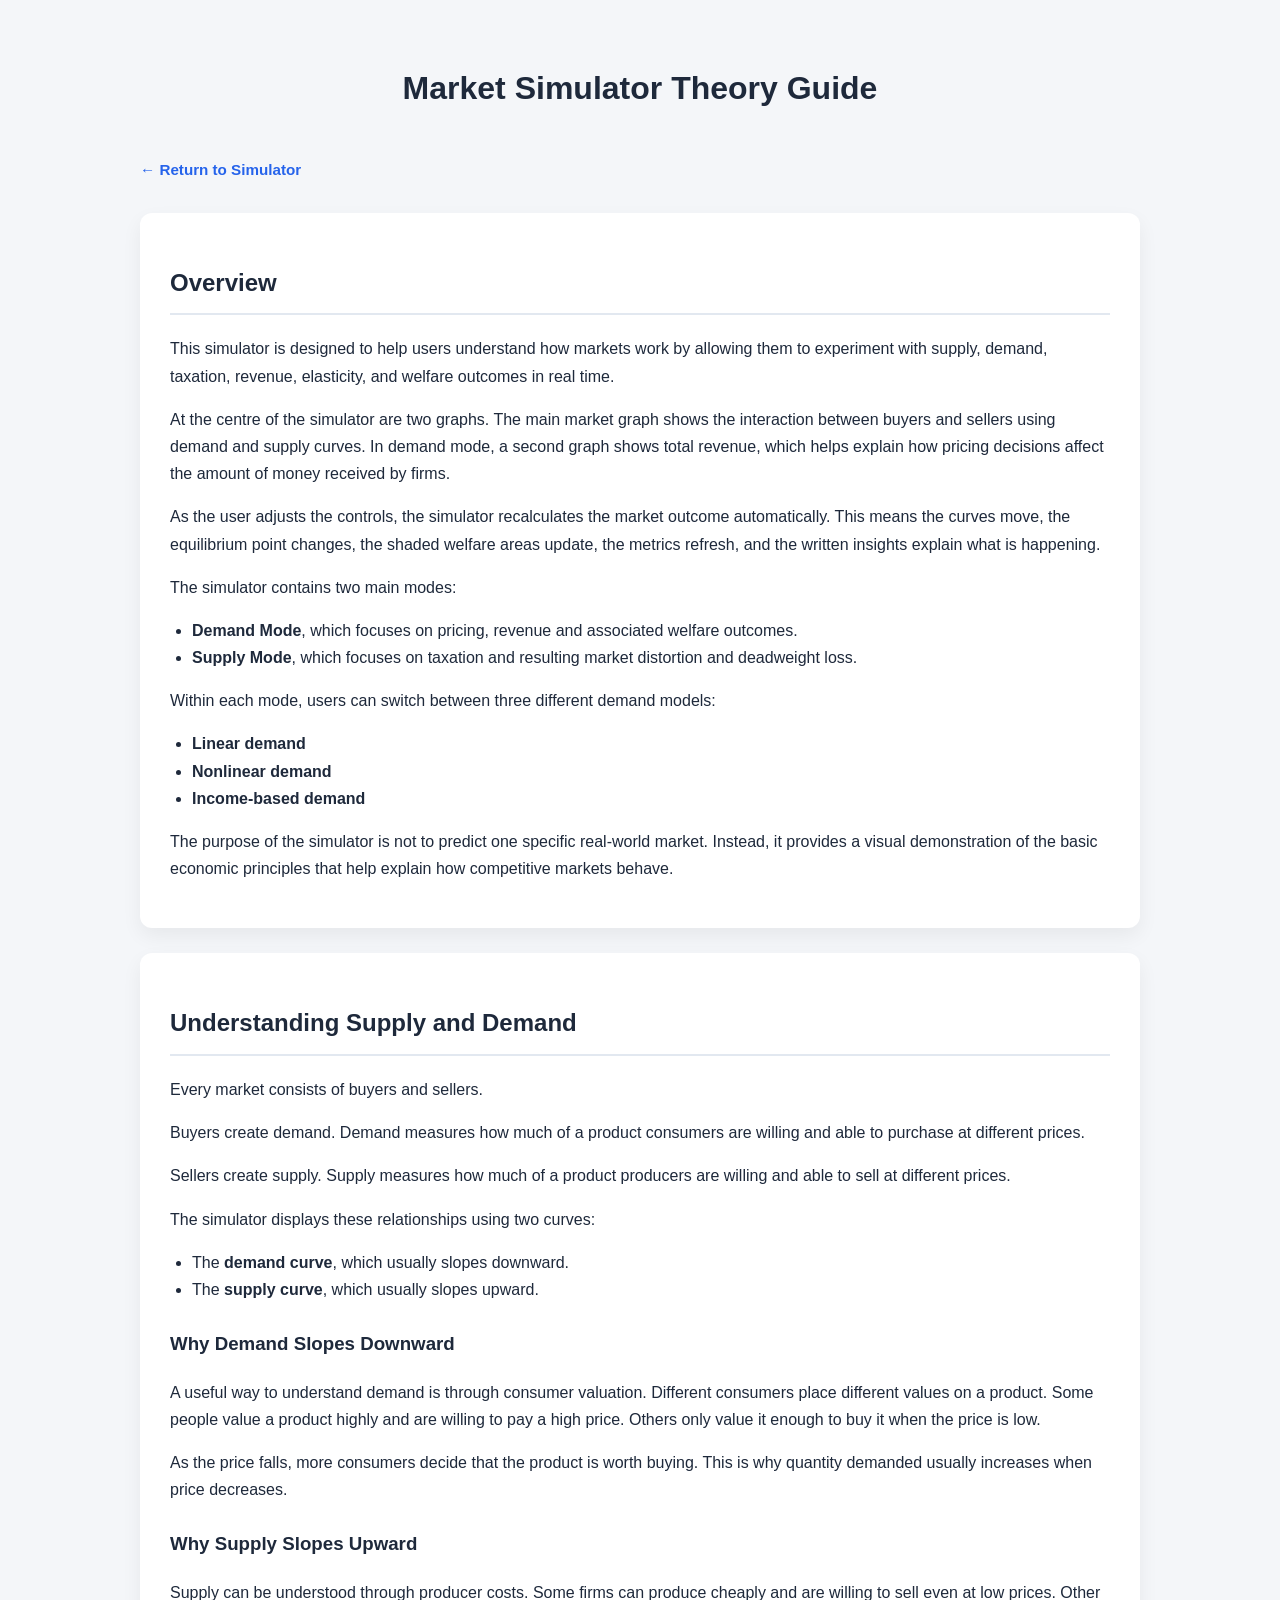
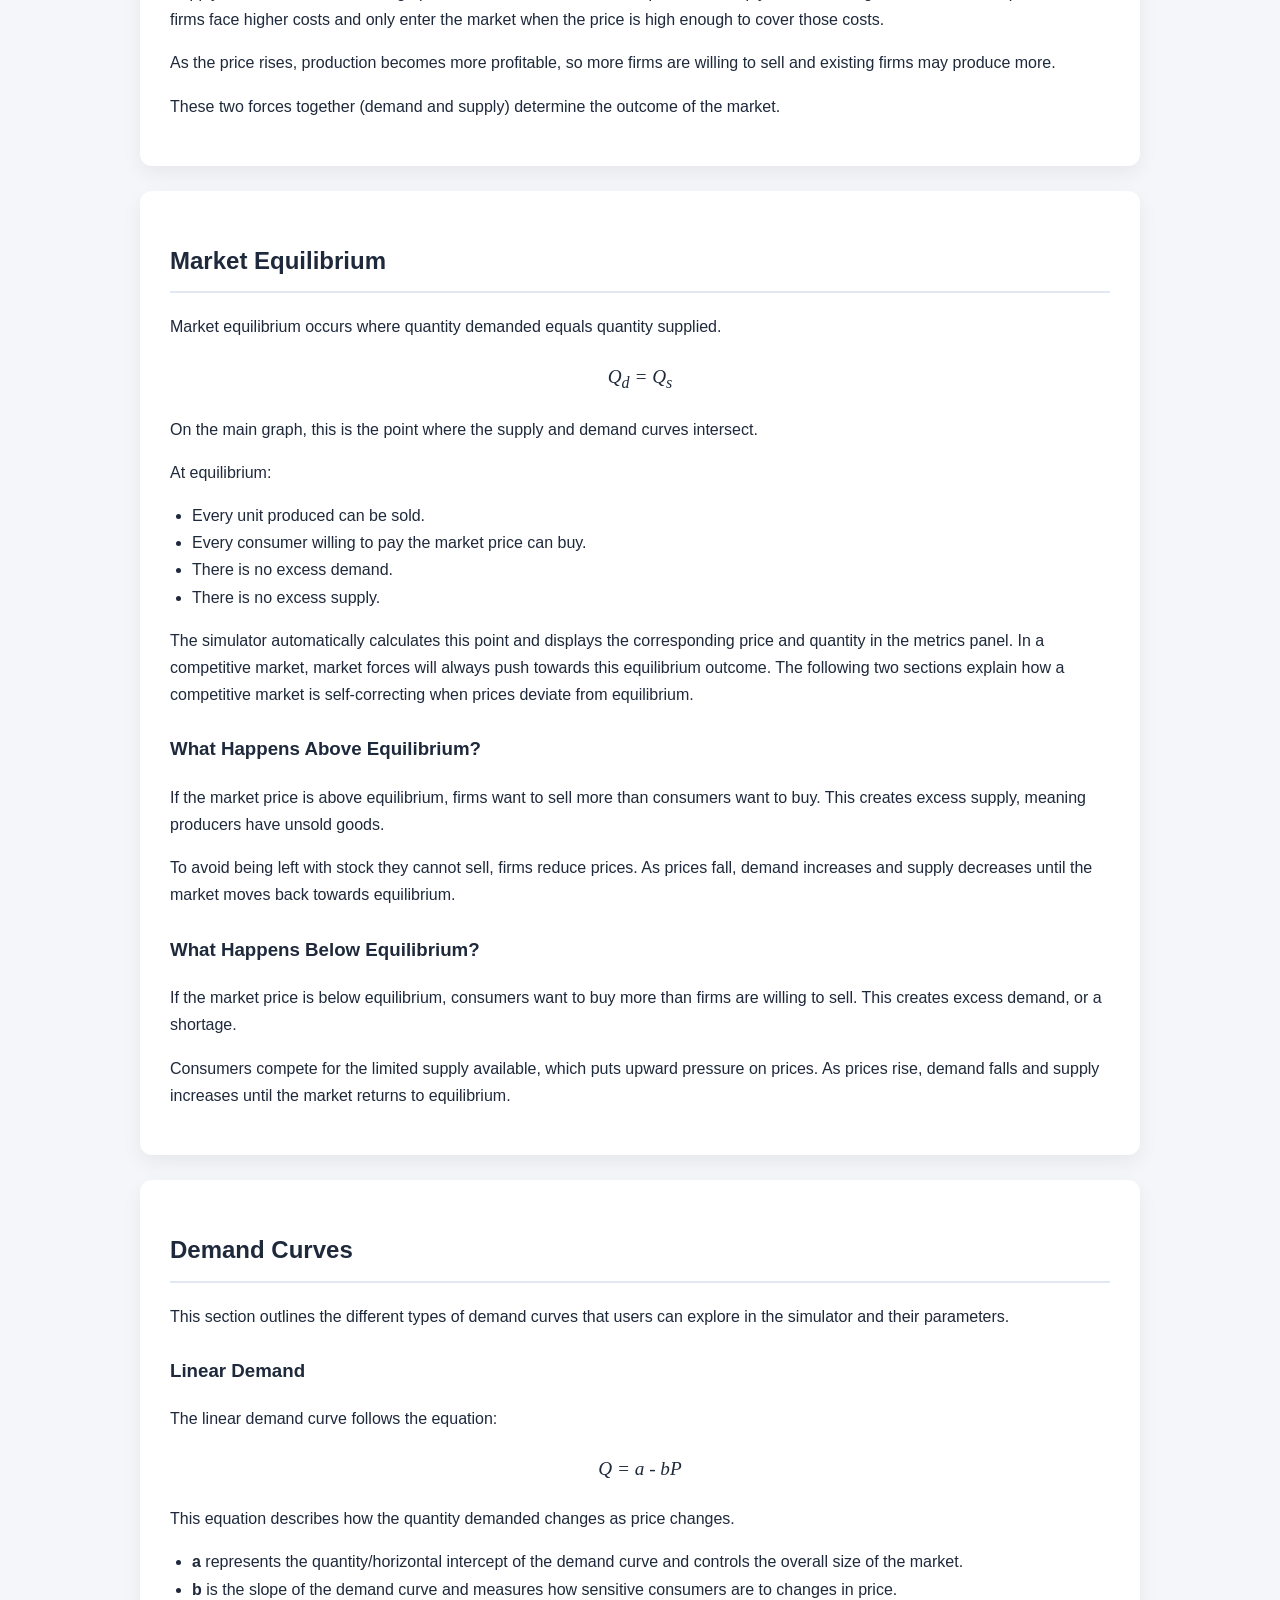
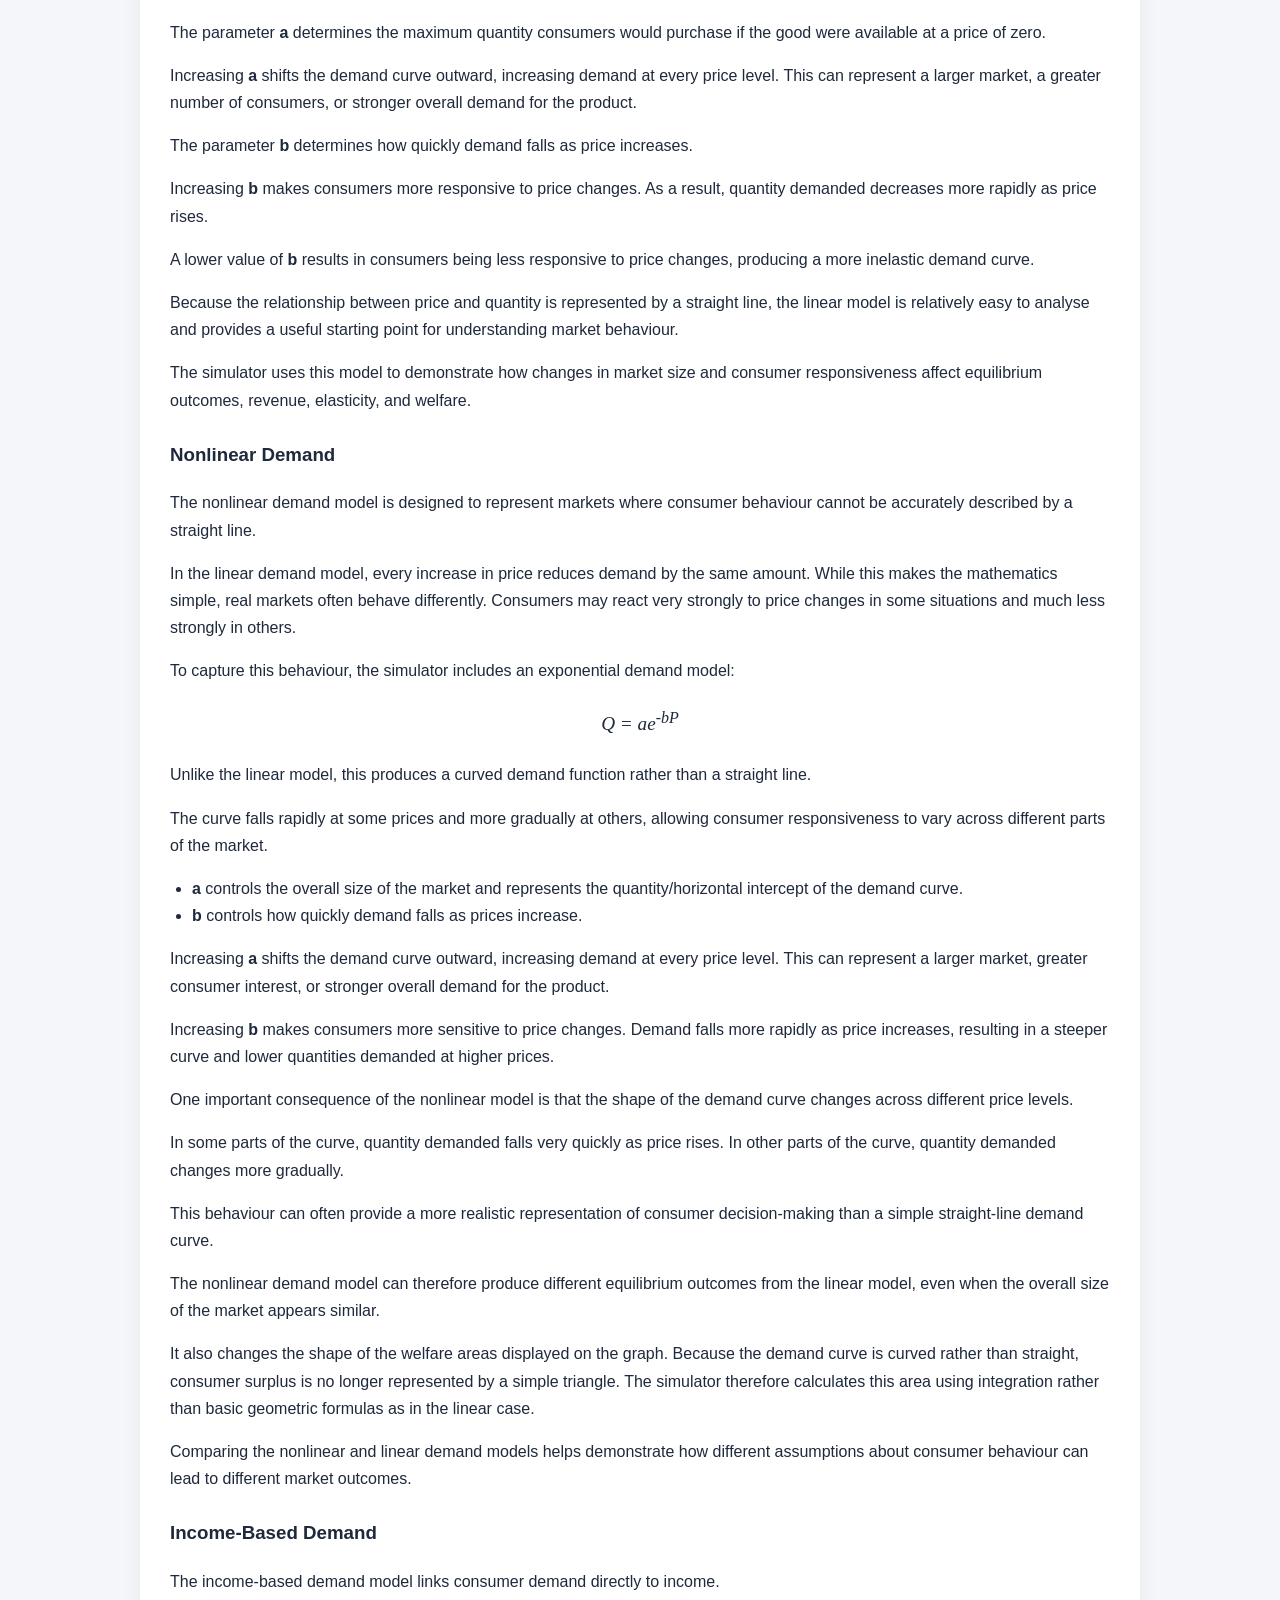
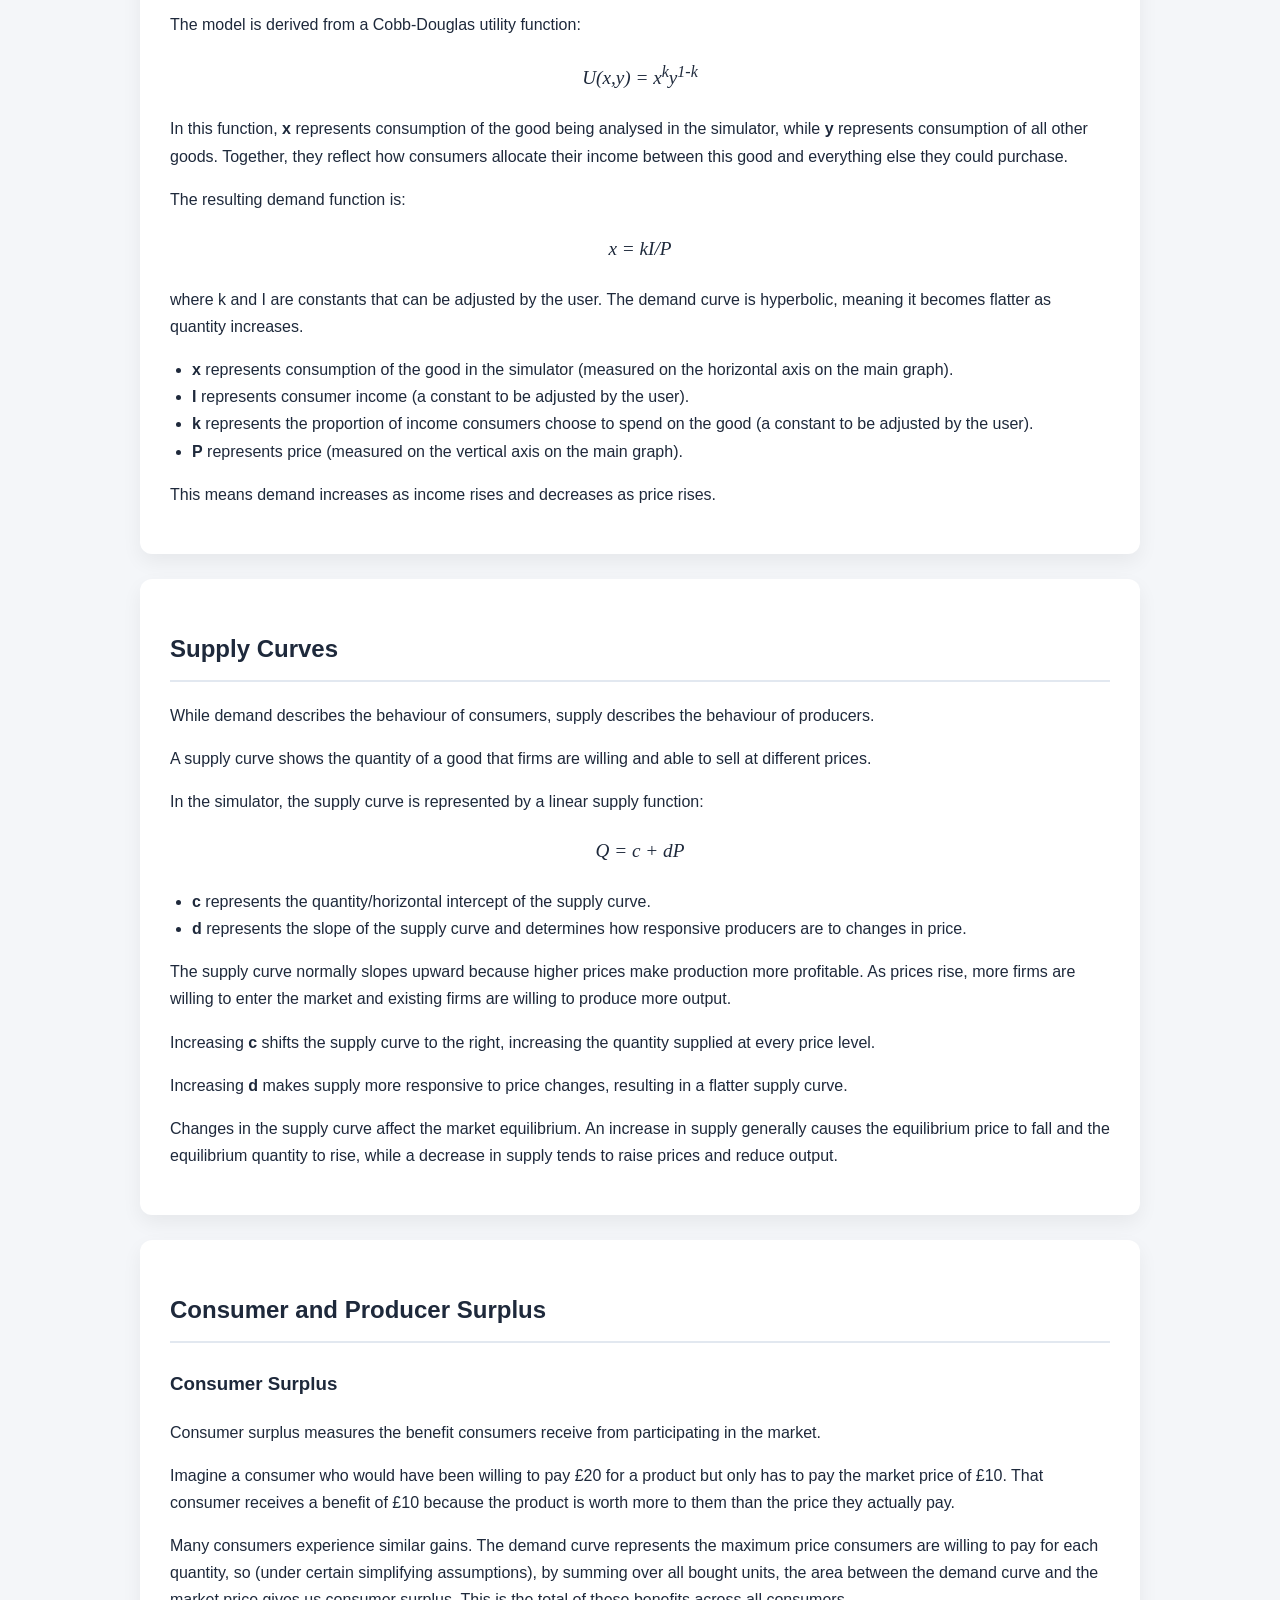
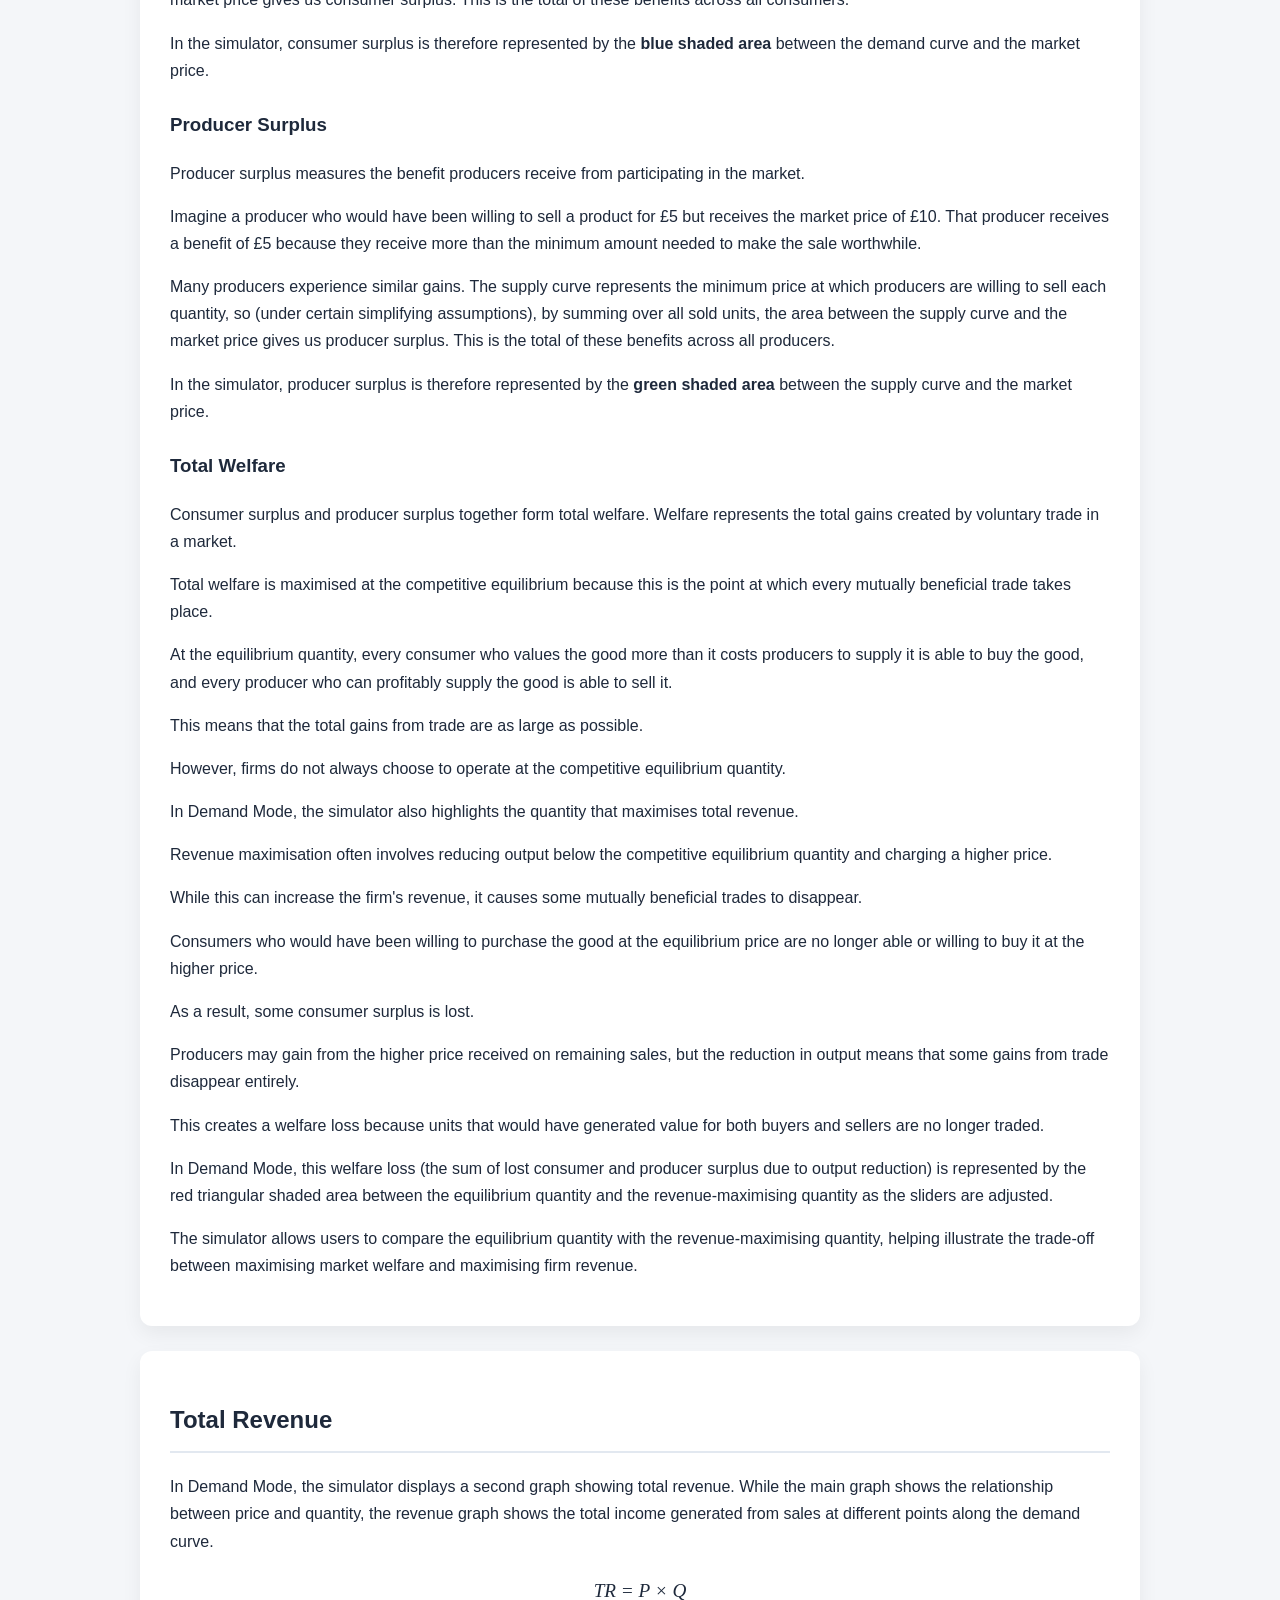
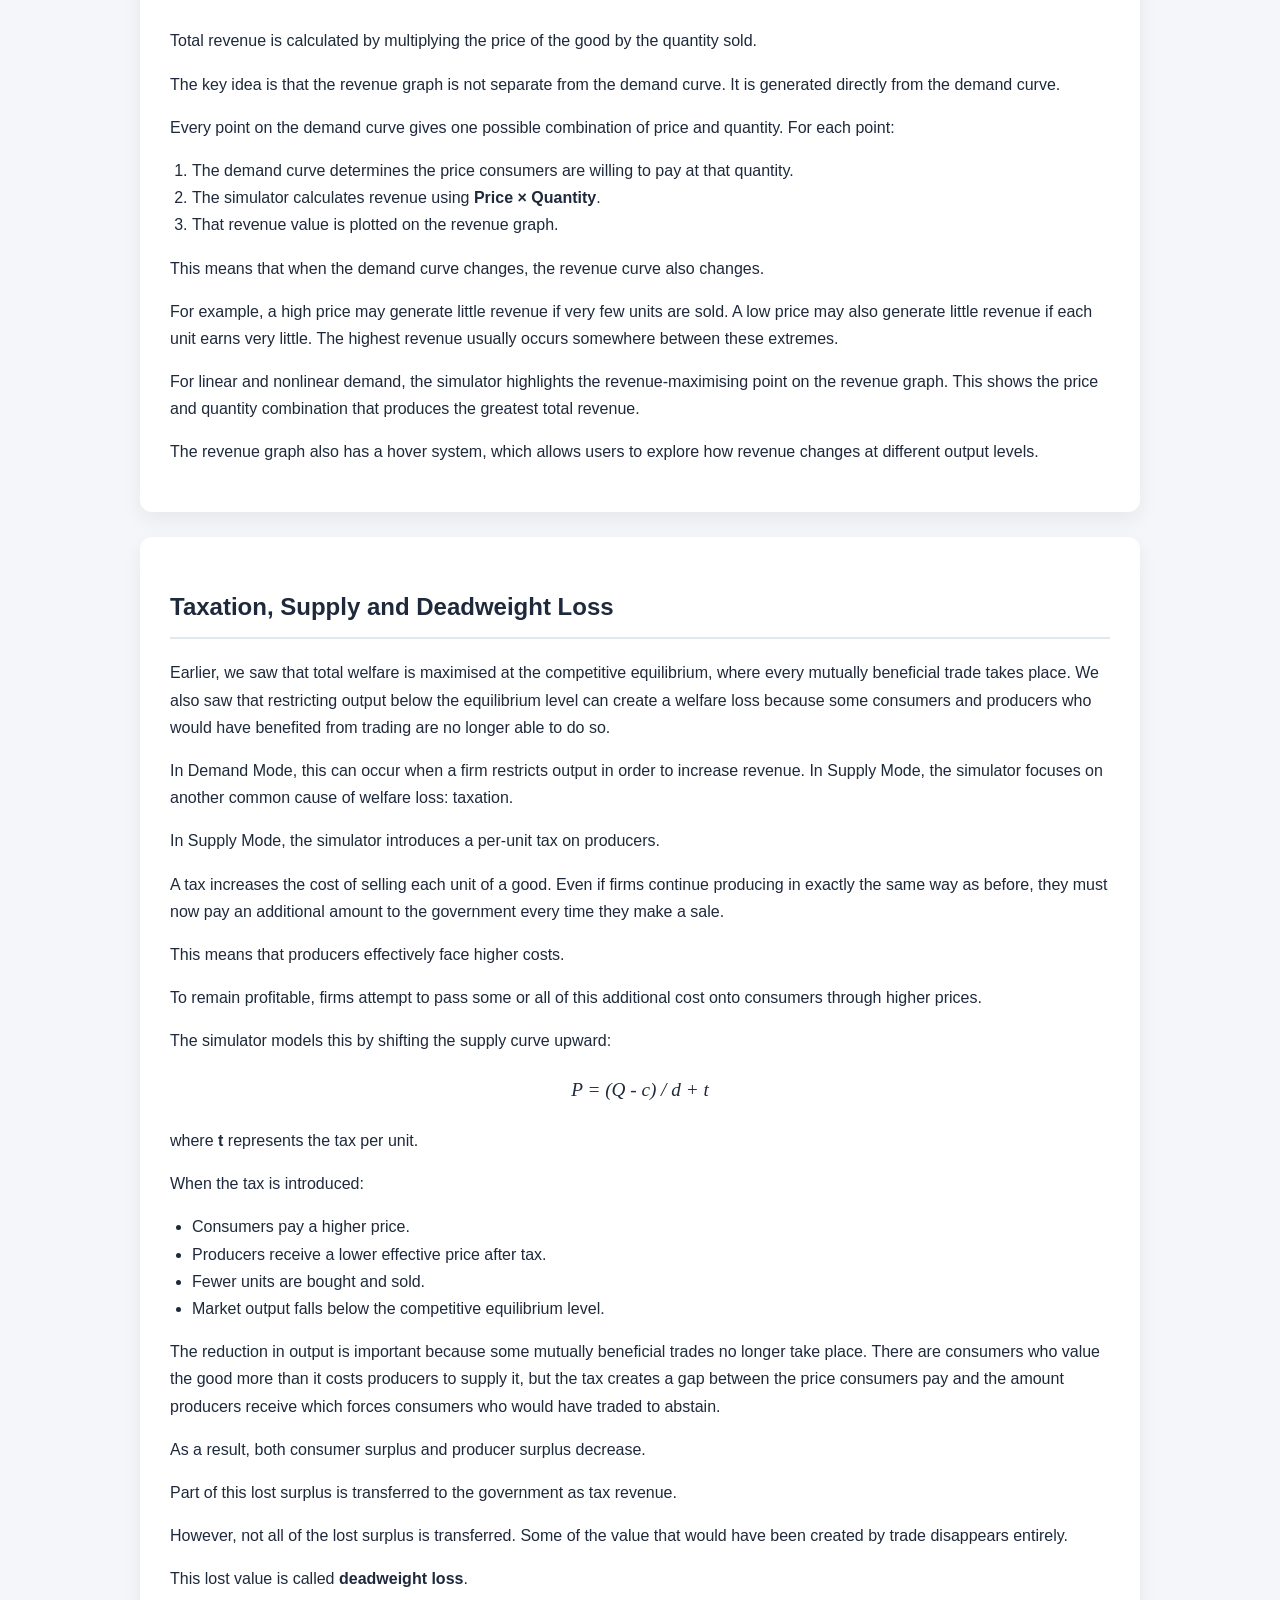
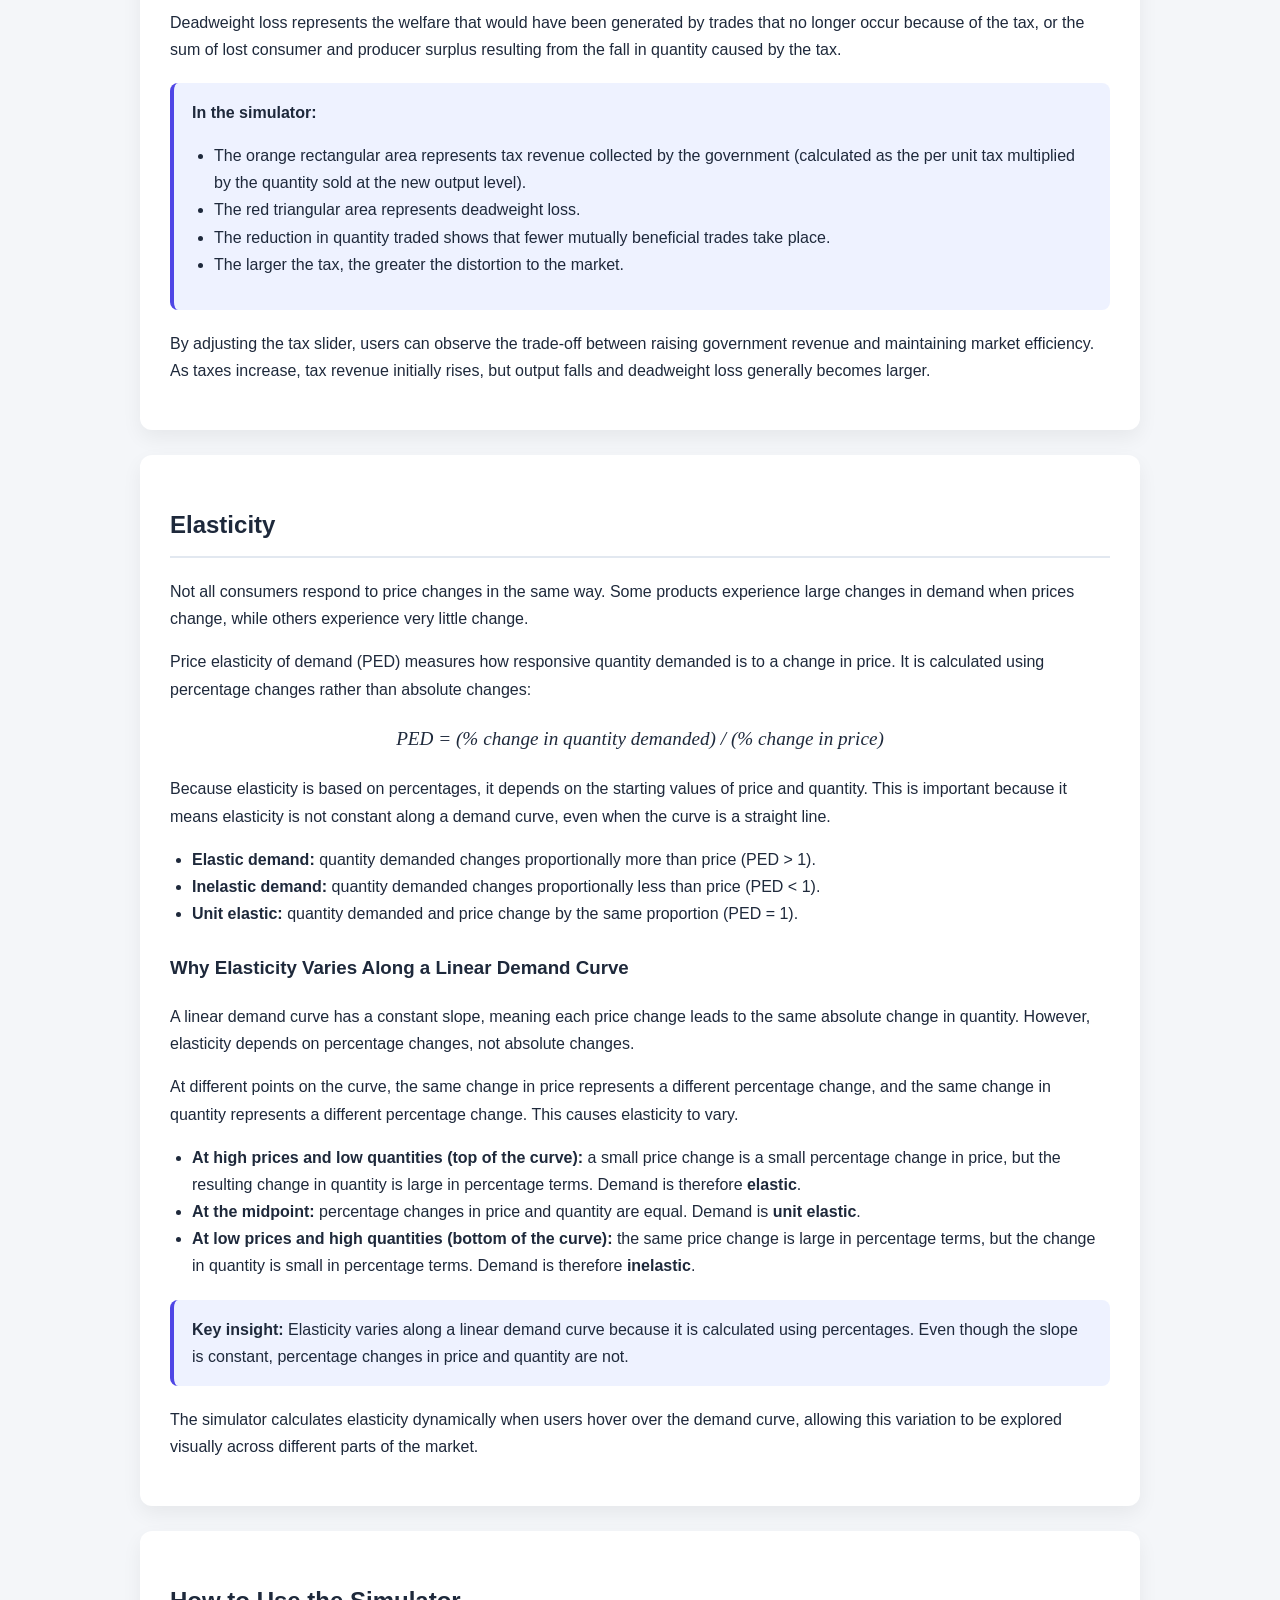
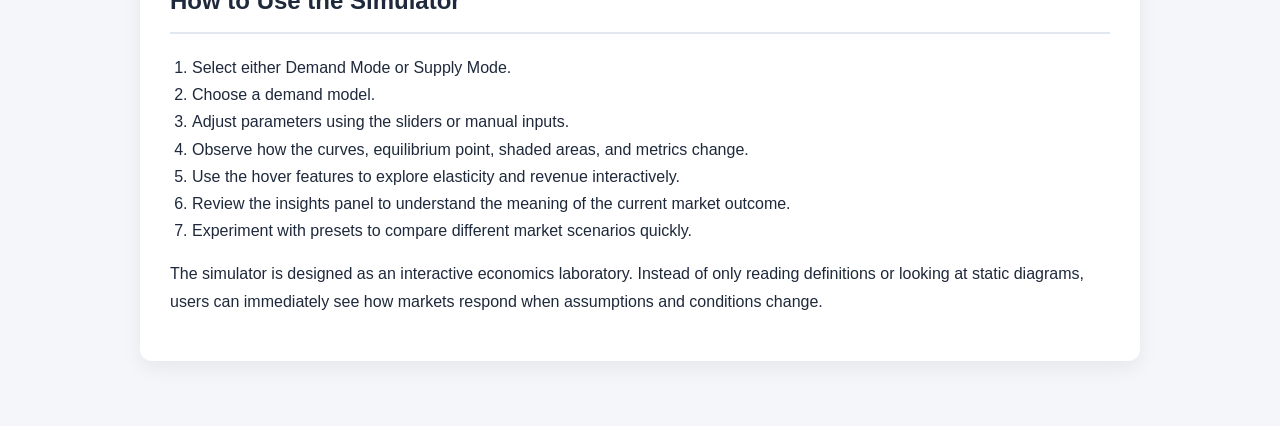
==== theory.html @ e18a90be "Refactor Theory Document For Clarity and Consistency in Terminology" ====
<!DOCTYPE html>
<html lang="en">

<head>
    <meta charset="UTF-8">
    <meta name="viewport" content="width=device-width, initial-scale=1.0">
    <title>Market Simulator Theory Guide</title>
    <link rel="icon" type="image/png" href="assets/images/favicon/favicon.png">
    <link rel="apple-touch-icon" href="assets/images/favicon/favicon.png">

    <style>
        body {
            font-family: Arial, sans-serif;
            background: #f4f6f9;
            color: #1e293b;
            line-height: 1.7;
            margin: 0;
            padding: 40px 20px;
        }

        .container {
            max-width: 1000px;
            margin: auto;
        }

        section {
            background: white;
            padding: 30px;
            border-radius: 12px;
            margin-bottom: 25px;
            box-shadow: 0 8px 20px rgba(0, 0, 0, 0.06);
        }

        h1 {
            text-align: center;
            margin-bottom: 40px;
        }

        h2 {
            border-bottom: 2px solid #e2e8f0;
            padding-bottom: 10px;
            margin-bottom: 20px;
        }

        h3 {
            margin-top: 25px;
        }

        .equation {
            font-size: 1.2rem;
            text-align: center;
            margin: 20px 0;
            font-style: italic;
            font-family: "Times New Roman", serif;
        }

        ul,
        ol {
            padding-left: 22px;
        }

        .back-link {
            display: inline-block;
            margin-bottom: 30px;
            color: #2563eb;
            text-decoration: none;
            font-weight: 600;
            font-size: 0.95rem;
            transition: opacity 0.2s ease;
        }

        .back-link:hover {
            opacity: 0.75;
        }

        .note-box {
            background: #eef2ff;
            border-left: 4px solid #4f46e5;
            padding: 16px 18px;
            border-radius: 8px;
            margin: 20px 0;
        }
    </style>
</head>

<body>

    <div class="container">

        <h1>Market Simulator Theory Guide</h1>

        <a href="index.html" class="back-link">
            ← Return to Simulator
        </a>

        <section>
            <h2>Overview</h2>

            <p>
                This simulator is designed to help users understand how markets work by allowing them to experiment
                with supply, demand, taxation, revenue, elasticity, and welfare outcomes in real time.
            </p>

            <p>
                At the centre of the simulator are two graphs. The main market graph shows the interaction between
                buyers and sellers using demand and supply curves. In demand mode, a second graph shows total revenue,
                which helps explain how pricing decisions affect the amount of money received by firms.
            </p>

            <p>
                As the user adjusts the controls, the simulator recalculates the market outcome automatically. This
                means
                the curves move, the equilibrium point changes, the shaded welfare areas update, the metrics refresh,
                and
                the written insights explain what is happening.
            </p>

            <p>
                The simulator contains two main modes:
            </p>

            <ul>
                <li><strong>Demand Mode</strong>, which focuses on pricing, revenue and associated welfare outcomes.
                </li>
                <li><strong>Supply Mode</strong>, which focuses on taxation and resulting market distortion and
                    deadweight loss.
                </li>
            </ul>

            <p>
                Within each mode, users can switch between three different demand models:
            </p>

            <ul>
                <li><strong>Linear demand</strong></li>
                <li><strong>Nonlinear demand</strong></li>
                <li><strong>Income-based demand</strong></li>
            </ul>

            <p>
                The purpose of the simulator is not to predict one specific real-world market. Instead, it provides a
                visual demonstration of the basic economic principles that help explain how competitive markets behave.
            </p>
        </section>

        <section>
            <h2>Understanding Supply and Demand</h2>

            <p>
                Every market consists of buyers and sellers.
            </p>

            <p>
                Buyers create demand. Demand measures how much of a product consumers are willing and able to purchase
                at different prices.
            </p>

            <p>
                Sellers create supply. Supply measures how much of a product producers are willing and able to sell at
                different prices.
            </p>

            <p>
                The simulator displays these relationships using two curves:
            </p>

            <ul>
                <li>The <strong>demand curve</strong>, which usually slopes downward.</li>
                <li>The <strong>supply curve</strong>, which usually slopes upward.</li>
            </ul>

            <h3>Why Demand Slopes Downward</h3>

            <p>
                A useful way to understand demand is through consumer valuation. Different consumers place different
                values on a product. Some people value a product highly and are willing to pay a high price. Others only
                value it enough to buy it when the price is low.
            </p>

            <p>
                As the price falls, more consumers decide that the product is worth buying. This is why quantity
                demanded
                usually increases when price decreases.
            </p>

            <h3>Why Supply Slopes Upward</h3>

            <p>
                Supply can be understood through producer costs. Some firms can produce cheaply and are willing to sell
                even at low prices. Other firms face higher costs and only enter the market when the price is high
                enough
                to cover those costs.
            </p>

            <p>
                As the price rises, production becomes more profitable, so more firms are willing to sell and existing
                firms may produce more.
            </p>

            <p>
                These two forces together (demand and supply) determine the outcome of the market.
            </p>
        </section>

        <section>
            <h2>Market Equilibrium</h2>

            <p>
                Market equilibrium occurs where quantity demanded equals quantity supplied.
            </p>

            <p class="equation">
                Q<sub>d</sub> = Q<sub>s</sub>
            </p>

            <p>
                On the main graph, this is the point where the supply and demand curves intersect.
            </p>

            <p>
                At equilibrium:
            </p>

            <ul>
                <li>Every unit produced can be sold.</li>
                <li>Every consumer willing to pay the market price can buy.</li>
                <li>There is no excess demand.</li>
                <li>There is no excess supply.</li>
            </ul>

            <p>
                The simulator automatically calculates this point and displays the corresponding price and quantity in
                the metrics panel. In a competitive market, market forces will always push towards this equilibrium
                outcome. The following two sections explain how a competitive market is self-correcting when prices
                deviate from equilibrium.
            </p>

            <h3>What Happens Above Equilibrium?</h3>

            <p>
                If the market price is above equilibrium, firms want to sell more than consumers want to buy. This
                creates
                excess supply, meaning producers have unsold goods.
            </p>

            <p>
                To avoid being left with stock they cannot sell, firms reduce prices. As prices fall, demand increases
                and supply decreases until the market moves back towards equilibrium.
            </p>

            <h3>What Happens Below Equilibrium?</h3>

            <p>
                If the market price is below equilibrium, consumers want to buy more than firms are willing to sell.
                This
                creates excess demand, or a shortage.
            </p>

            <p>
                Consumers compete for the limited supply available, which puts upward pressure on prices. As prices
                rise,
                demand falls and supply increases until the market returns to equilibrium.
            </p>
        </section>

        <section>
            <h2>Demand Curves</h2>

            <p>This section outlines the different types of demand curves that users can explore in the simulator and
                their parameters.</p>

            <h3>Linear Demand</h3>

            <p>
                The linear demand curve follows the equation:
            </p>

            <p class="equation">
                Q = a - bP
            </p>

            <p>
                This equation describes how the quantity demanded changes as price changes.
            </p>

            <ul>
                <li>
                    <strong>a</strong> represents the quantity/horizontal intercept of the demand curve and controls the
                    overall
                    size of the market.
                </li>

                <li>
                    <strong>b</strong> is the slope of the demand curve and measures how sensitive consumers are to
                    changes in price.
                </li>
            </ul>

            <p>
                The parameter <strong>a</strong> determines the maximum quantity consumers would purchase if the good
                were available at a price of zero.
            </p>

            <p>
                Increasing <strong>a</strong> shifts the demand curve outward, increasing demand at every price level.
                This can represent a larger market, a greater number of consumers, or stronger overall demand for the
                product.
            </p>

            <p>
                The parameter <strong>b</strong> determines how quickly demand falls as price increases.
            </p>

            <p>
                Increasing <strong>b</strong> makes consumers more responsive to price changes. As a result, quantity
                demanded decreases more rapidly as price rises.
            </p>

            <p>
                A lower value of <strong>b</strong> results in consumers being less responsive to price changes,
                producing a more inelastic demand curve.
            </p>

            <p>
                Because the relationship between price and quantity is represented by a straight line, the linear model
                is relatively easy to analyse and provides a useful starting point for understanding market behaviour.
            </p>

            <p>
                The simulator uses this model to demonstrate how changes in market size and consumer responsiveness
                affect equilibrium outcomes, revenue, elasticity, and welfare.
            </p>

            <h3>Nonlinear Demand</h3>

            <p>
                The nonlinear demand model is designed to represent markets where consumer behaviour cannot be
                accurately
                described by a straight line.
            </p>

            <p>
                In the linear demand model, every increase in price reduces demand by the same amount. While this makes
                the mathematics simple, real markets often behave differently. Consumers may react very strongly to
                price
                changes in some situations and much less strongly in others.
            </p>

            <p>
                To capture this behaviour, the simulator includes an exponential demand model:
            </p>

            <p class="equation">
                Q = ae<sup>-bP</sup>
            </p>

            <p>
                Unlike the linear model, this produces a curved demand function rather than a straight line.
            </p>

            <p>
                The curve falls rapidly at some prices and more gradually at others, allowing consumer responsiveness to
                vary across different parts of the market.
            </p>

            <ul>
                <li>
                    <strong>a</strong> controls the overall size of the market and represents the quantity/horizontal
                    intercept of the
                    demand curve.
                </li>

                <li>
                    <strong>b</strong> controls how quickly demand falls as prices increase.
                </li>
            </ul>

            <p>
                Increasing <strong>a</strong> shifts the demand curve outward, increasing demand at every price level.
                This can represent a larger market, greater consumer interest, or stronger overall demand for the
                product.
            </p>

            <p>
                Increasing <strong>b</strong> makes consumers more sensitive to price changes. Demand falls more rapidly
                as price increases, resulting in a steeper curve and lower quantities demanded at higher prices.
            </p>

            <p>
                One important consequence of the nonlinear model is that the shape of the demand curve changes across
                different price levels.
            </p>

            <p>
                In some parts of the curve, quantity demanded falls very quickly as price rises. In other parts of the
                curve, quantity demanded changes more gradually.
            </p>

            <p>
                This behaviour can often provide a more realistic representation of consumer decision-making than a
                simple
                straight-line demand curve.
            </p>

            <p>
                The nonlinear demand model can therefore produce different equilibrium outcomes from the linear model,
                even when the overall size of the market appears similar.
            </p>

            <p>
                It also changes the shape of the welfare areas displayed on the graph. Because the demand curve is
                curved
                rather than straight, consumer surplus is no longer represented by a simple triangle. The simulator
                therefore calculates this area using integration rather than basic geometric formulas as in the linear
                case.
            </p>

            <p>
                Comparing the nonlinear and linear demand models helps demonstrate how different assumptions about
                consumer behaviour can lead to different market outcomes.
            </p>

            <h3>Income-Based Demand</h3>

            <p>
                The income-based demand model links consumer demand directly to income.
            </p>

            <p>
                The model is derived from a Cobb-Douglas utility function:
            </p>

            <p class="equation">
                U(x,y) = x<sup>k</sup>y<sup>1-k</sup>
            </p>

            <p>
                In this function, <strong>x</strong> represents consumption of the good being analysed in the simulator,
                while
                <strong>y</strong> represents consumption of all other goods. Together, they reflect how consumers
                allocate their
                income between this good and everything else they could purchase.
            </p>

            <p>
                The resulting demand function is:
            </p>

            <p class="equation">
                x = kI/P
            </p>

            <p>
                where k and I are constants that can be adjusted by the user. The demand curve is hyperbolic, meaning it
                becomes flatter as quantity increases.
            </p>

            <ul>
                <li><strong>x</strong> represents consumption of the good in the simulator (measured on the horizontal
                    axis on the main graph).</li>
                <li><strong>I</strong> represents consumer income (a constant to be adjusted by the user).</li>
                <li><strong>k</strong> represents the proportion of income consumers choose to spend on the good (a
                    constant to be adjusted by the user).</li>
                <li><strong>P</strong> represents price (measured on the vertical axis on the main graph).</li>
            </ul>

            <p>
                This means demand increases as income rises and decreases as price rises.
            </p>
        </section>

        <section>

            <h2>Supply Curves</h2>

            <p>
                While demand describes the behaviour of consumers, supply describes the behaviour of producers.
            </p>

            <p>
                A supply curve shows the quantity of a good that firms are willing and able to sell at different prices.
            </p>

            <p>
                In the simulator, the supply curve is represented by a linear supply function:
            </p>

            <p class="equation">
                Q = c + dP
            </p>

            <ul>
                <li><strong>c</strong> represents the quantity/horizontal intercept of the supply curve.</li>
                <li><strong>d</strong> represents the slope of the supply curve and determines how responsive producers
                    are to changes in price.</li>
            </ul>

            <p>
                The supply curve normally slopes upward because higher prices make production more profitable. As prices
                rise, more firms are willing to enter the market and existing firms are willing to produce more output.
            </p>

            <p>
                Increasing <strong>c</strong> shifts the supply curve to the right, increasing the quantity supplied at
                every price level.
            </p>

            <p>
                Increasing <strong>d</strong> makes supply more responsive to price changes, resulting in a flatter
                supply
                curve.
            </p>

            <p>
                Changes in the supply curve affect the market equilibrium. An increase in supply generally causes the
                equilibrium price to fall and the equilibrium quantity to rise, while a decrease in supply tends to
                raise
                prices and reduce output.
            </p>
        </section>


        <section>
            <h2>Consumer and Producer Surplus</h2>

            <h3>Consumer Surplus</h3>

            <p>
                Consumer surplus measures the benefit consumers receive from participating in the market.
            </p>

            <p>
                Imagine a consumer who would have been willing to pay £20 for a product but only has to pay the market
                price of £10. That consumer receives a benefit of £10 because the product is worth more to them than the
                price they actually pay. 
            </p>

            <p>
                Many consumers experience similar gains. The demand curve represents the maximum price consumers are willing to pay for each quantity, so (under certain simplifying assumptions), by summing over all bought units, the area between the demand curve and the market price gives us consumer surplus. This is the total of these benefits across all consumers.
            </p>

            <p>
                In the simulator, consumer surplus is therefore represented by the <strong>blue shaded area</strong> between the
                demand curve and the market price.
            </p>

            <h3>Producer Surplus</h3>

            <p>
                Producer surplus measures the benefit producers receive from participating in the market.
            </p>

            <p>
                Imagine a producer who would have been willing to sell a product for £5 but receives the market price of
                £10. That producer receives a benefit of £5 because they receive more than the minimum amount needed to
                make the sale worthwhile.
            </p>

            <p>
                Many producers experience similar gains. The supply curve represents the minimum price at which producers are willing to sell each quantity, so (under certain simplifying assumptions), by summing over all sold units, the area between the supply curve and the market price gives us producer surplus. This is the total of these benefits across all producers.
            </p>

            <p>
                In the simulator, producer surplus is therefore represented by the <strong>green shaded area</strong> between the
                supply curve and the market price.
            </p>

            <h3>Total Welfare</h3>

            <p>
                Consumer surplus and producer surplus together form total welfare. Welfare represents the total gains
                created by voluntary trade in a market.
            </p>

            <p>
                Total welfare is maximised at the competitive equilibrium because this is the point at which every
                mutually beneficial trade takes place.
            </p>

            <p>
                At the equilibrium quantity, every consumer who values the good more than it costs producers to supply
                it is able to buy the good, and every producer who can profitably supply the good is able to sell it.
            </p>

            <p>
                This means that the total gains from trade are as large as possible.
            </p>

            <p>
                However, firms do not always choose to operate at the competitive equilibrium quantity.
            </p>

            <p>
                In Demand Mode, the simulator also highlights the quantity that maximises total revenue.
            </p>

            <p>
                Revenue maximisation often involves reducing output below the competitive equilibrium quantity and
                charging a higher price.
            </p>

            <p>
                While this can increase the firm's revenue, it causes some mutually beneficial trades to disappear.
            </p>

            <p>
                Consumers who would have been willing to purchase the good at the equilibrium price are no longer able
                or willing to buy it at the higher price.
            </p>

            <p>
                As a result, some consumer surplus is lost.
            </p>

            <p>
                Producers may gain from the higher price received on remaining sales, but the reduction in output means
                that some gains from trade disappear entirely.
            </p>

            <p>
                This creates a welfare loss because units that would have generated value for both buyers and sellers
                are no longer traded.
            </p>

            <p>
                In Demand Mode, this welfare loss (the sum of lost consumer and producer surplus due to output reduction) is represented by the red triangular shaded area between the equilibrium quantity
                and the revenue-maximising quantity as the sliders are adjusted.
            </p>

            <p>
                The simulator allows users to compare the equilibrium quantity with the revenue-maximising quantity,
                helping illustrate the trade-off between maximising market welfare and maximising firm revenue.
            </p>
        </section>

        <section>
            <h2>Total Revenue</h2>

            <p>
                In Demand Mode, the simulator displays a second graph showing total revenue. While the main graph shows
                the relationship between price and quantity, the revenue graph shows the total income generated from
                sales
                at different points along the demand curve.
            </p>

            <p class="equation">
                TR = P × Q
            </p>

            <p>
                Total revenue is calculated by multiplying the price of the good by the quantity sold.
            </p>

            <p>
                The key idea is that the revenue graph is not separate from the demand curve. It is generated directly
                from the demand curve.
            </p>

            <p>
                Every point on the demand curve gives one possible combination of price and quantity. For each point:
            </p>

            <ol>
                <li>The demand curve determines the price consumers are willing to pay at that quantity.</li>
                <li>The simulator calculates revenue using <strong>Price × Quantity</strong>.</li>
                <li>That revenue value is plotted on the revenue graph.</li>
            </ol>

            <p>
                This means that when the demand curve changes, the revenue curve also changes.
            </p>

            <p>
                For example, a high price may generate little revenue if very few units are sold. A low price may also
                generate little revenue if each unit earns very little. The highest revenue usually occurs somewhere
                between these extremes.
            </p>

            <p>
                For linear and nonlinear demand, the simulator highlights the revenue-maximising point on the revenue
                graph. This shows the price and quantity combination that produces the greatest total revenue.
            </p>

            <p>
                The revenue graph also has a hover system, which allows users to explore how revenue changes at
                different output levels.
            </p>
        </section>

        <section>
            <h2>Taxation, Supply and Deadweight Loss</h2>

            <p>
                Earlier, we saw that total welfare is maximised at the competitive equilibrium, where every mutually
                beneficial trade takes place. We also saw that restricting output below the equilibrium level can
                create a welfare loss because some consumers and producers who would have benefited from trading are
                no longer able to do so.
            </p>

            <p>
                In Demand Mode, this can occur when a firm restricts output in order to increase revenue. In Supply
                Mode, the simulator focuses on another common cause of welfare loss: taxation.
            </p>

            <p>
                In Supply Mode, the simulator introduces a per-unit tax on producers.
            </p>

            <p>
                A tax increases the cost of selling each unit of a good. Even if firms continue producing in exactly the
                same way as before, they must now pay an additional amount to the government every time they make a
                sale.
            </p>

            <p>
                This means that producers effectively face higher costs.
            </p>

            <p>
                To remain profitable, firms attempt to pass some or all of this additional cost onto consumers through
                higher prices.
            </p>

            <p>
                The simulator models this by shifting the supply curve upward:
            </p>

            <p class="equation">
                P = (Q - c) / d + t
            </p>

            <p>
                where <strong>t</strong> represents the tax per unit.
            </p>

            <p>
                When the tax is introduced:
            </p>

            <ul>
                <li>Consumers pay a higher price.</li>
                <li>Producers receive a lower effective price after tax.</li>
                <li>Fewer units are bought and sold.</li>
                <li>Market output falls below the competitive equilibrium level.</li>
            </ul>

            <p>
                The reduction in output is important because some mutually beneficial trades no longer take place.
                There are consumers who value the good more than it costs producers to supply it, but the tax creates
                a gap between the price consumers pay and the amount producers receive which forces consumers who would
                have traded to abstain.
            </p>

            <p>
                As a result, both consumer surplus and producer surplus decrease.
            </p>

            <p>
                Part of this lost surplus is transferred to the government as tax revenue.
            </p>

            <p>
                However, not all of the lost surplus is transferred. Some of the value that would have been created by
                trade disappears entirely.
            </p>

            <p>
                This lost value is called <strong>deadweight loss</strong>.
            </p>

            <p>
                Deadweight loss represents the welfare that would have been generated by trades that no longer occur
                because of the tax, or the sum of lost consumer and producer surplus resulting from the fall in quantity caused by the tax.
            </p>

            <div class="note-box">
                <strong>In the simulator:</strong>
                <ul>
                    <li>The orange rectangular area represents tax revenue collected by the government (calculated as the per unit tax multiplied by the quantity sold at the new output level).</li>
                    <li>The red triangular area represents deadweight loss.</li>
                    <li>The reduction in quantity traded shows that fewer mutually beneficial trades take place.</li>
                    <li>The larger the tax, the greater the distortion to the market.</li>
                </ul>
            </div>

            <p>
                By adjusting the tax slider, users can observe the trade-off between raising government revenue and
                maintaining market efficiency. As taxes increase, tax revenue initially rises, but output falls and
                deadweight loss generally becomes larger.
            </p>
        </section>

        <section>
            <h2>Elasticity</h2>

            <p>
                Not all consumers respond to price changes in the same way. Some products experience large changes in
                demand when prices change, while others experience very little change.
            </p>

            <p>
                Price elasticity of demand (PED) measures how responsive quantity demanded is to a change in price.
                It is calculated using percentage changes rather than absolute changes:
            </p>

            <p class="equation">
                PED = (% change in quantity demanded) / (% change in price)
            </p>

            <p>
                Because elasticity is based on percentages, it depends on the starting values of price and quantity.
                This is important because it means elasticity is not constant along a demand curve, even when the curve
                is a straight line.
            </p>

            <ul>
                <li><strong>Elastic demand:</strong> quantity demanded changes proportionally more than price (PED &gt;
                    1).</li>
                <li><strong>Inelastic demand:</strong> quantity demanded changes proportionally less than price (PED
                    &lt; 1).</li>
                <li><strong>Unit elastic:</strong> quantity demanded and price change by the same proportion (PED = 1).
                </li>
            </ul>

            <h3>Why Elasticity Varies Along a Linear Demand Curve</h3>

            <p>
                A linear demand curve has a constant slope, meaning each price change leads to the same absolute change
                in quantity. However, elasticity depends on percentage changes, not absolute changes.
            </p>

            <p>
                At different points on the curve, the same change in price represents a different percentage change,
                and the same change in quantity represents a different percentage change. This causes elasticity to
                vary.
            </p>

            <ul>
                <li>
                    <strong>At high prices and low quantities (top of the curve):</strong>
                    a small price change is a small percentage change in price, but the resulting change in quantity is
                    large in percentage terms.
                    Demand is therefore <strong>elastic</strong>.
                </li>
                <li>
                    <strong>At the midpoint:</strong>
                    percentage changes in price and quantity are equal.
                    Demand is <strong>unit elastic</strong>.
                </li>
                <li>
                    <strong>At low prices and high quantities (bottom of the curve):</strong>
                    the same price change is large in percentage terms, but the change in quantity is small in
                    percentage terms.
                    Demand is therefore <strong>inelastic</strong>.
                </li>
            </ul>

            <div class="note-box">
                <strong>Key insight:</strong>
                Elasticity varies along a linear demand curve because it is calculated using percentages.
                Even though the slope is constant, percentage changes in price and quantity are not.
            </div>

            <p>
                The simulator calculates elasticity dynamically when users hover over the demand curve, allowing this
                variation to be explored visually across different parts of the market.
            </p>
        </section>

        <section>
            <h2>How to Use the Simulator</h2>

            <ol>
                <li>Select either Demand Mode or Supply Mode.</li>
                <li>Choose a demand model.</li>
                <li>Adjust parameters using the sliders or manual inputs.</li>
                <li>Observe how the curves, equilibrium point, shaded areas, and metrics change.</li>
                <li>Use the hover features to explore elasticity and revenue interactively.</li>
                <li>Review the insights panel to understand the meaning of the current market outcome.</li>
                <li>Experiment with presets to compare different market scenarios quickly.</li>
            </ol>

            <p>
                The simulator is designed as an interactive economics laboratory. Instead of only reading definitions or
                looking at static diagrams, users can immediately see how markets respond when assumptions and
                conditions
                change.
            </p>
        </section>

    </div>

</body>

</html>
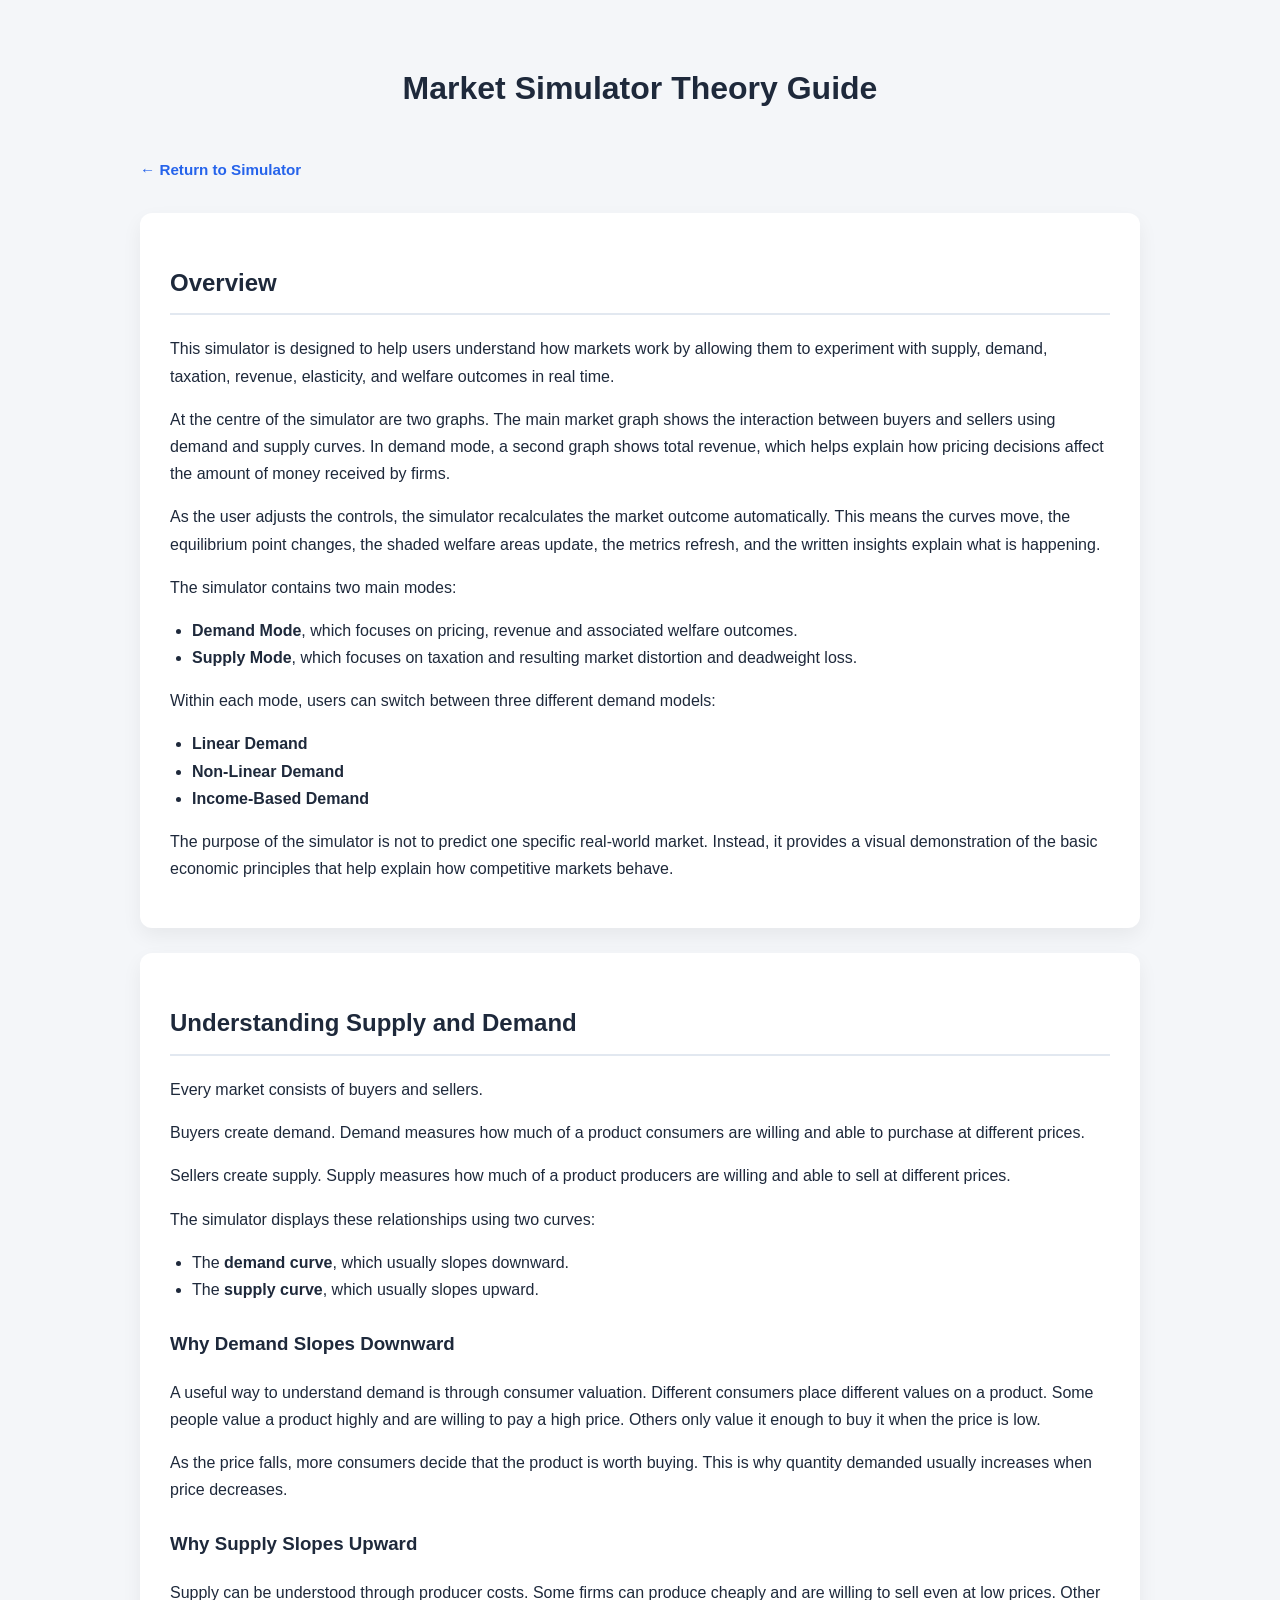
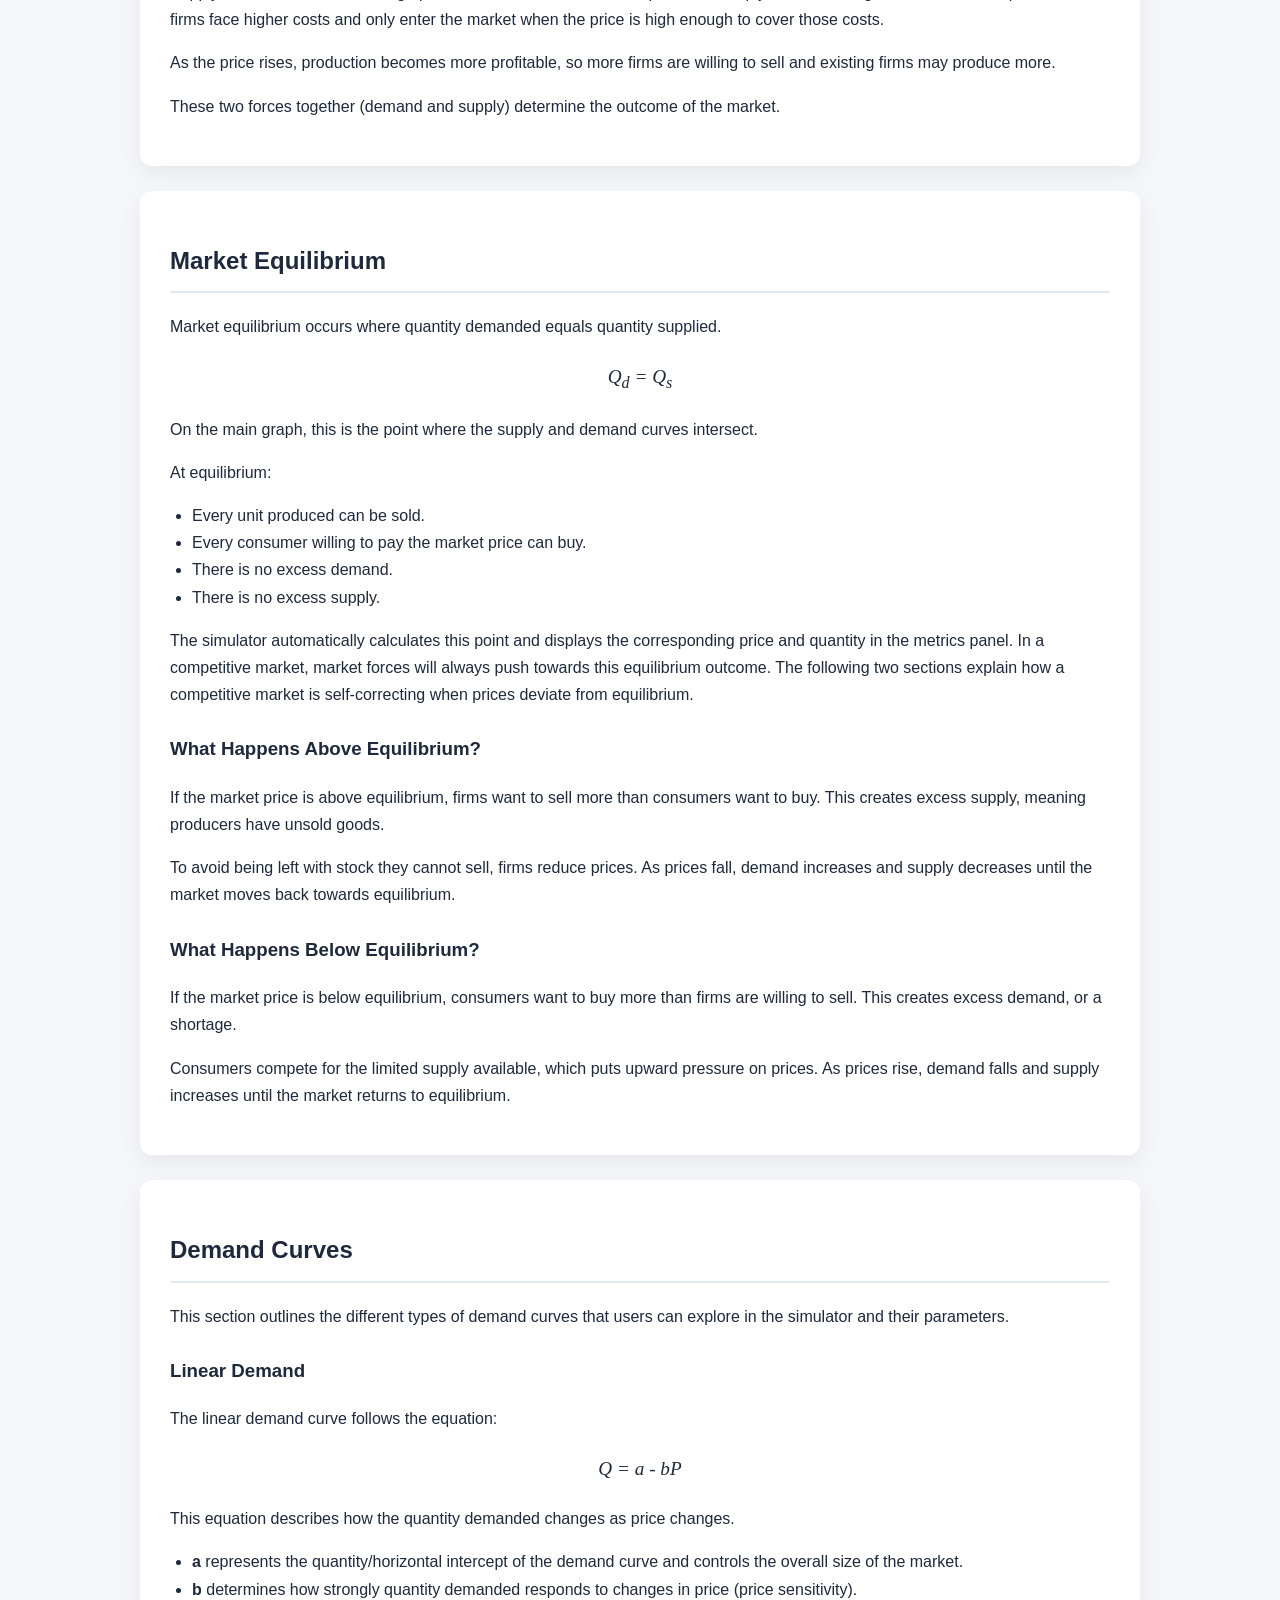
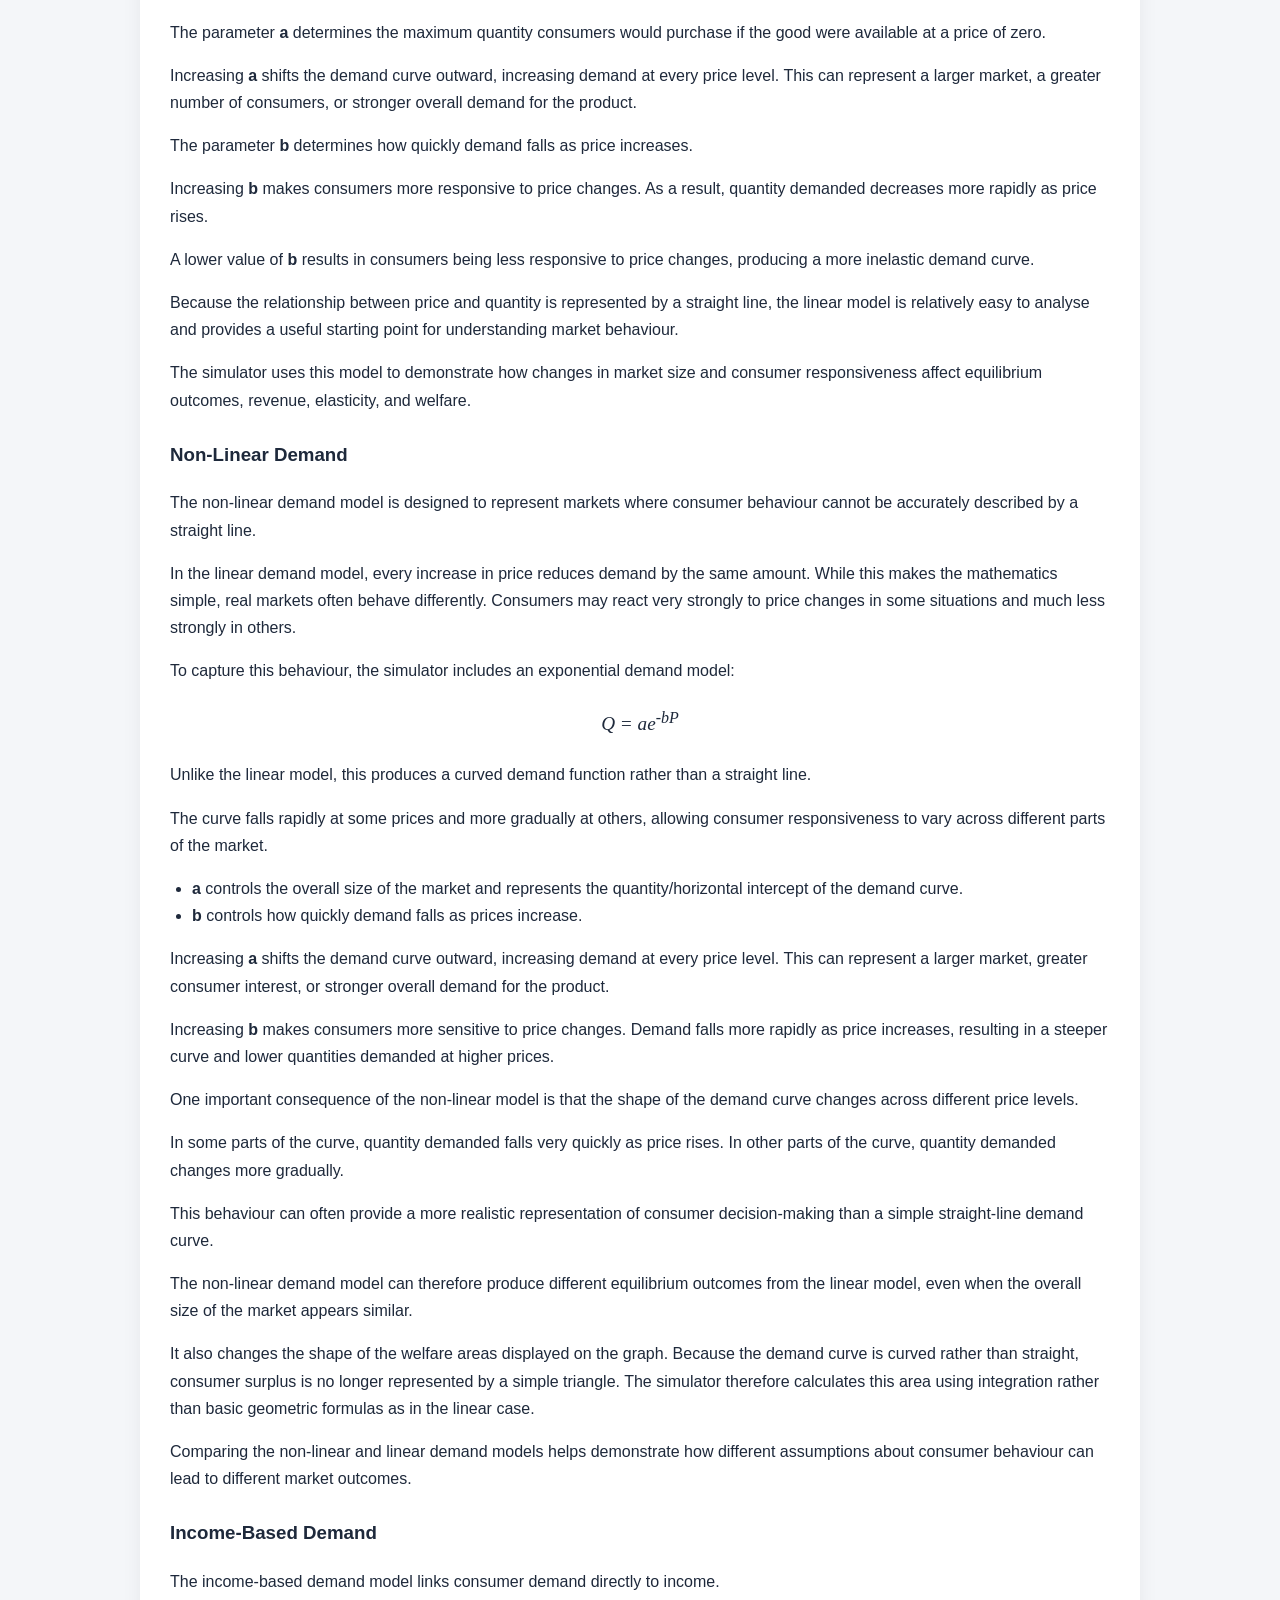
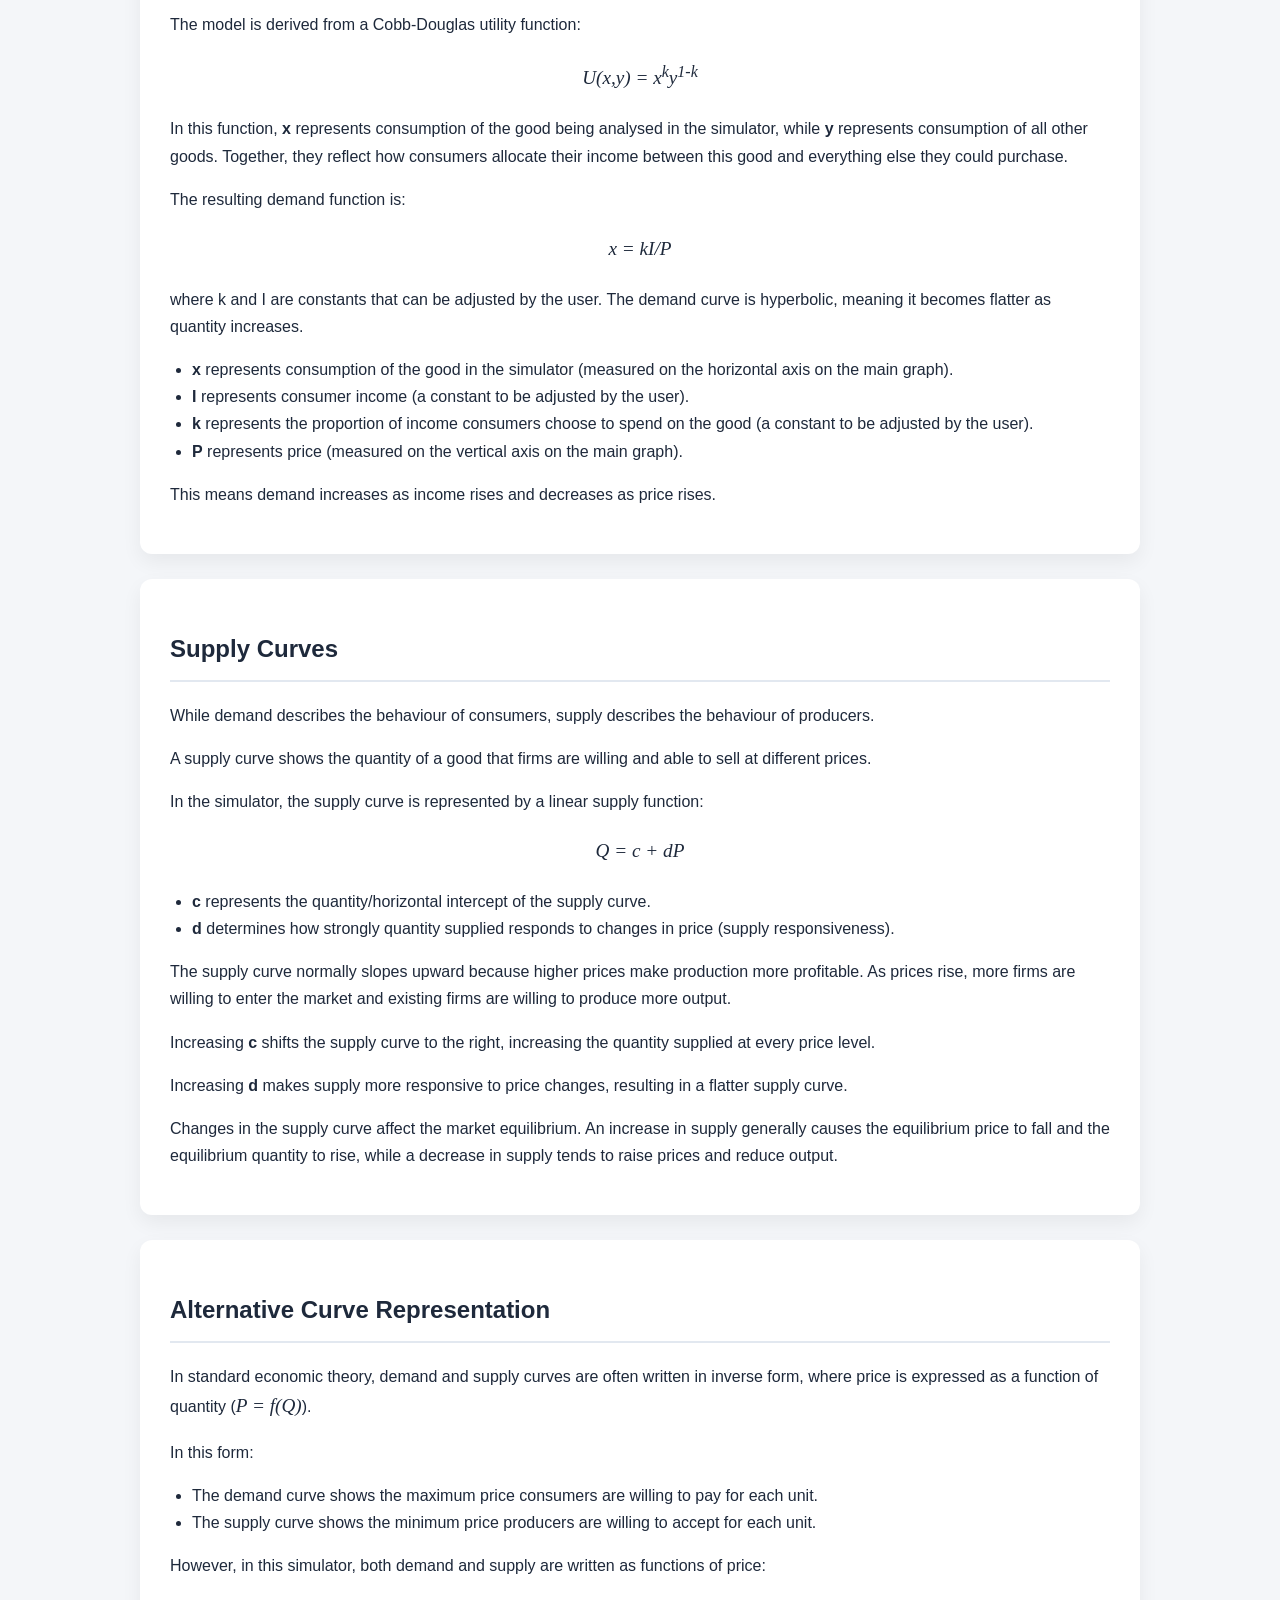
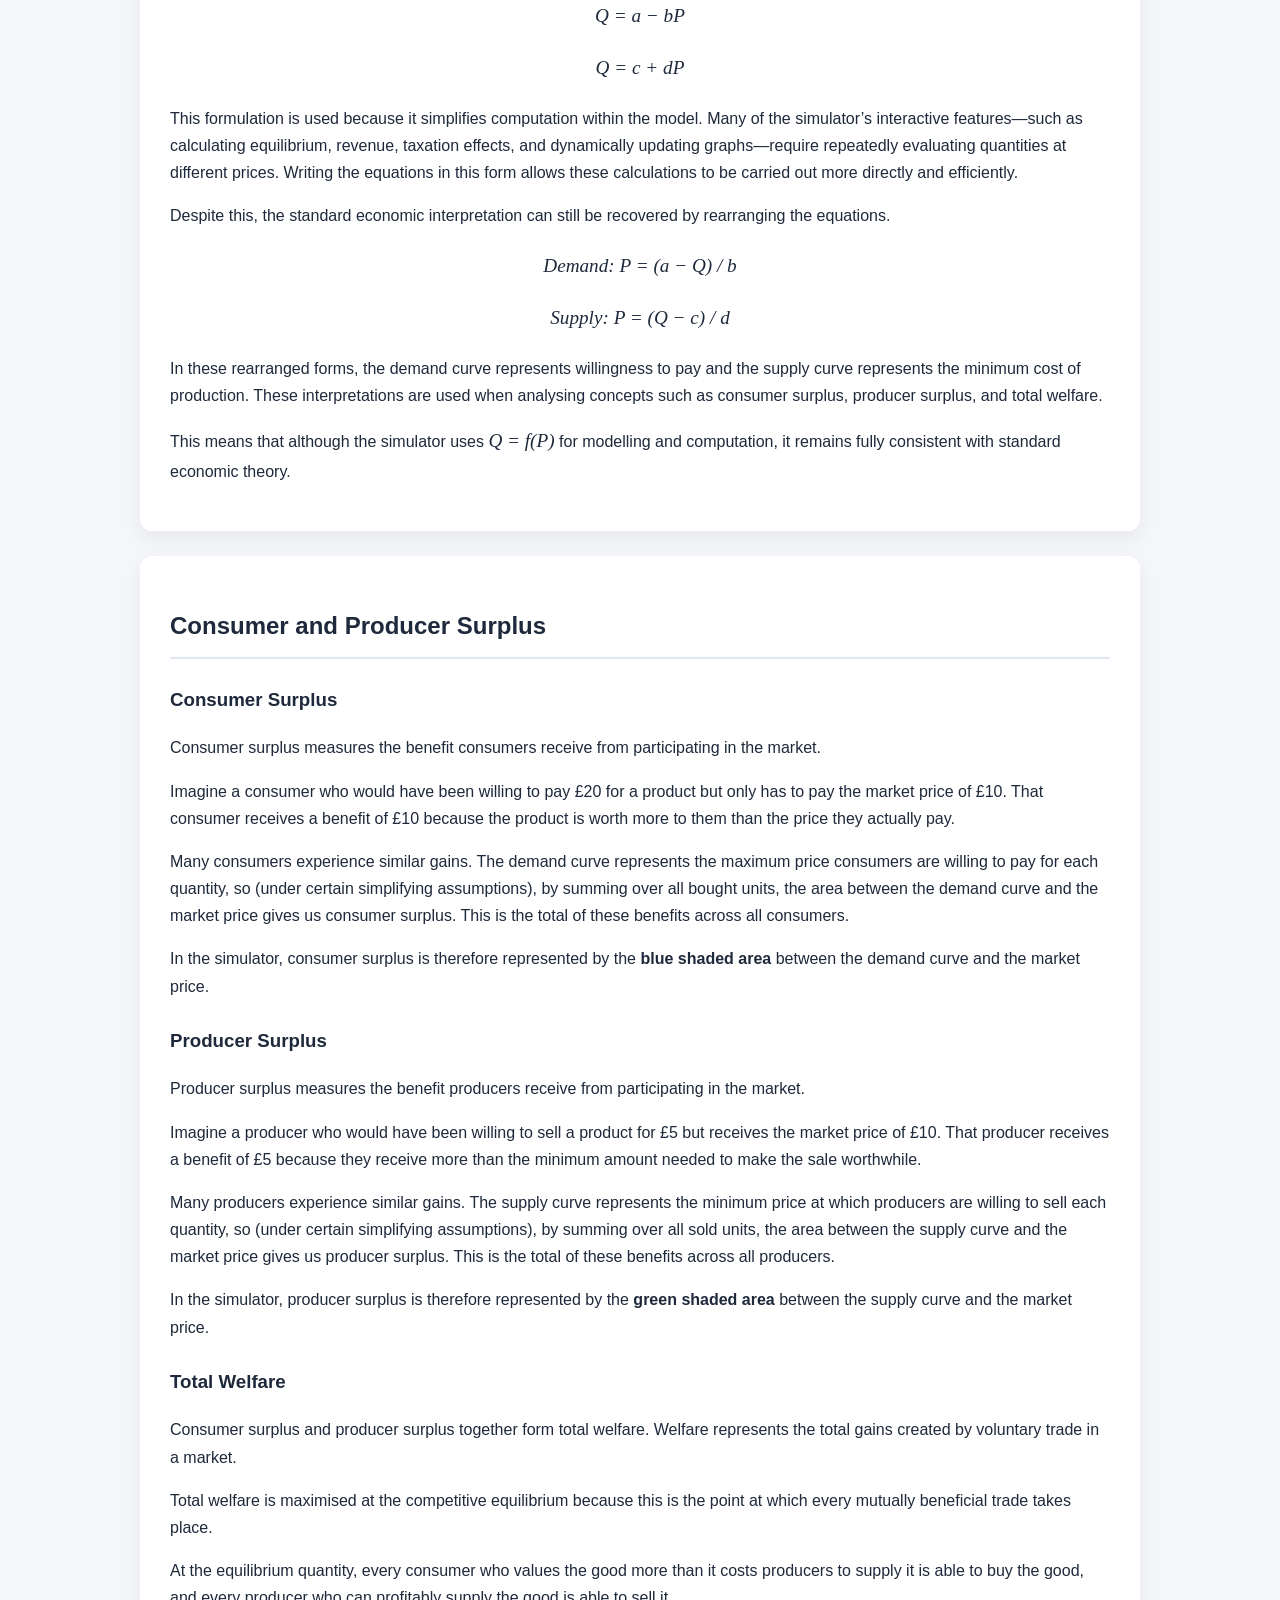
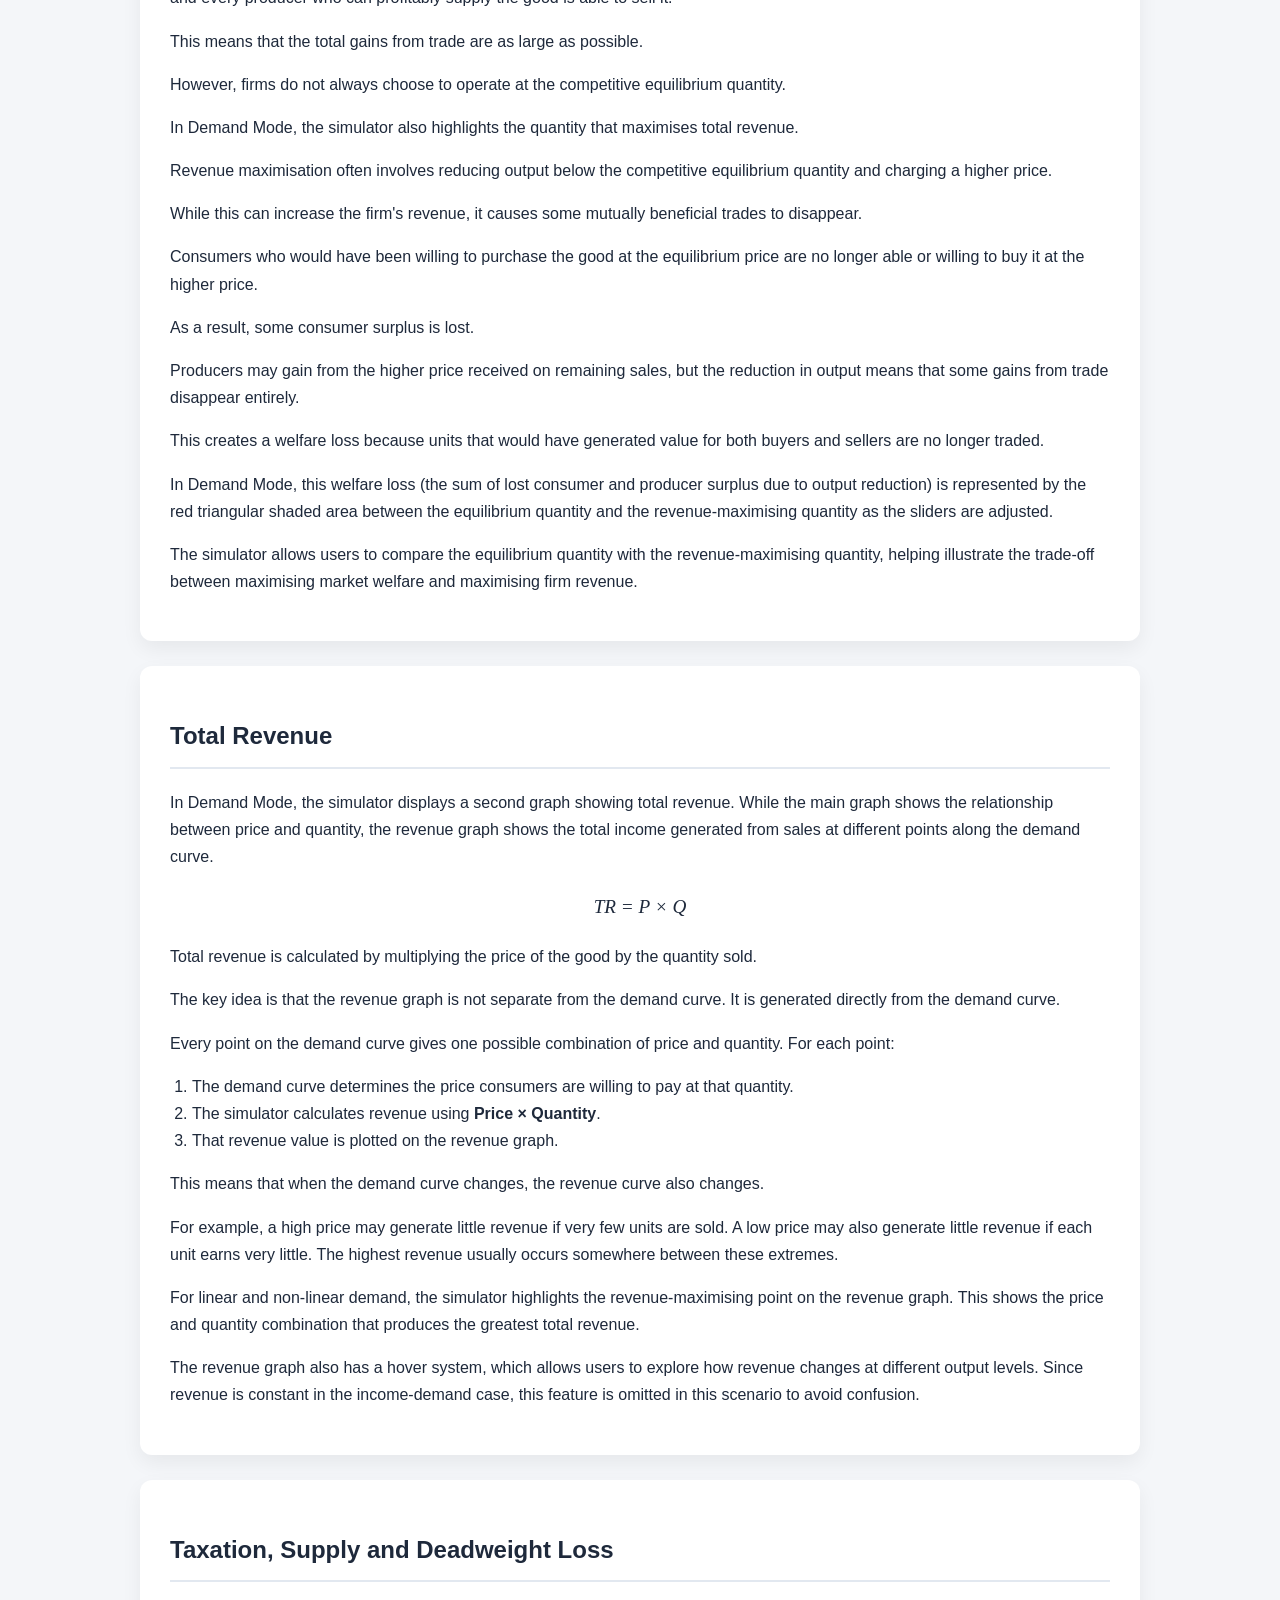
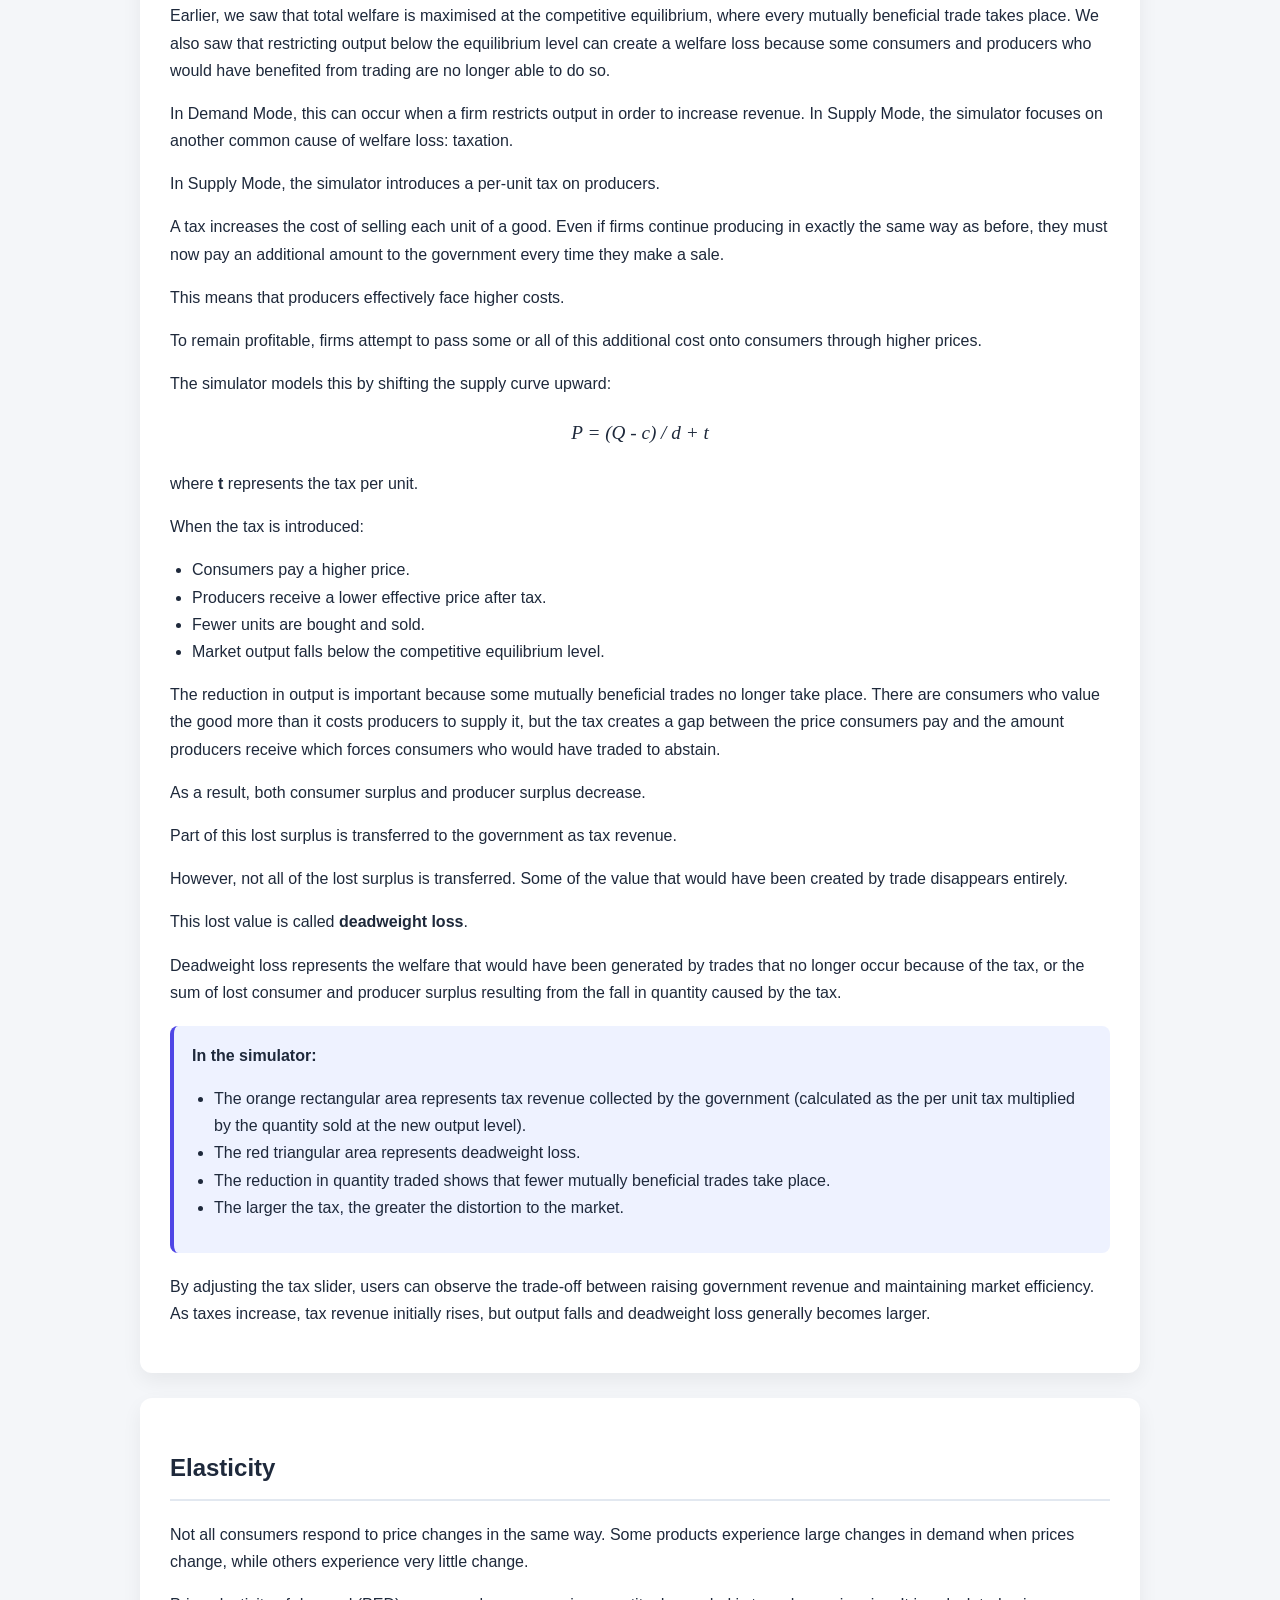
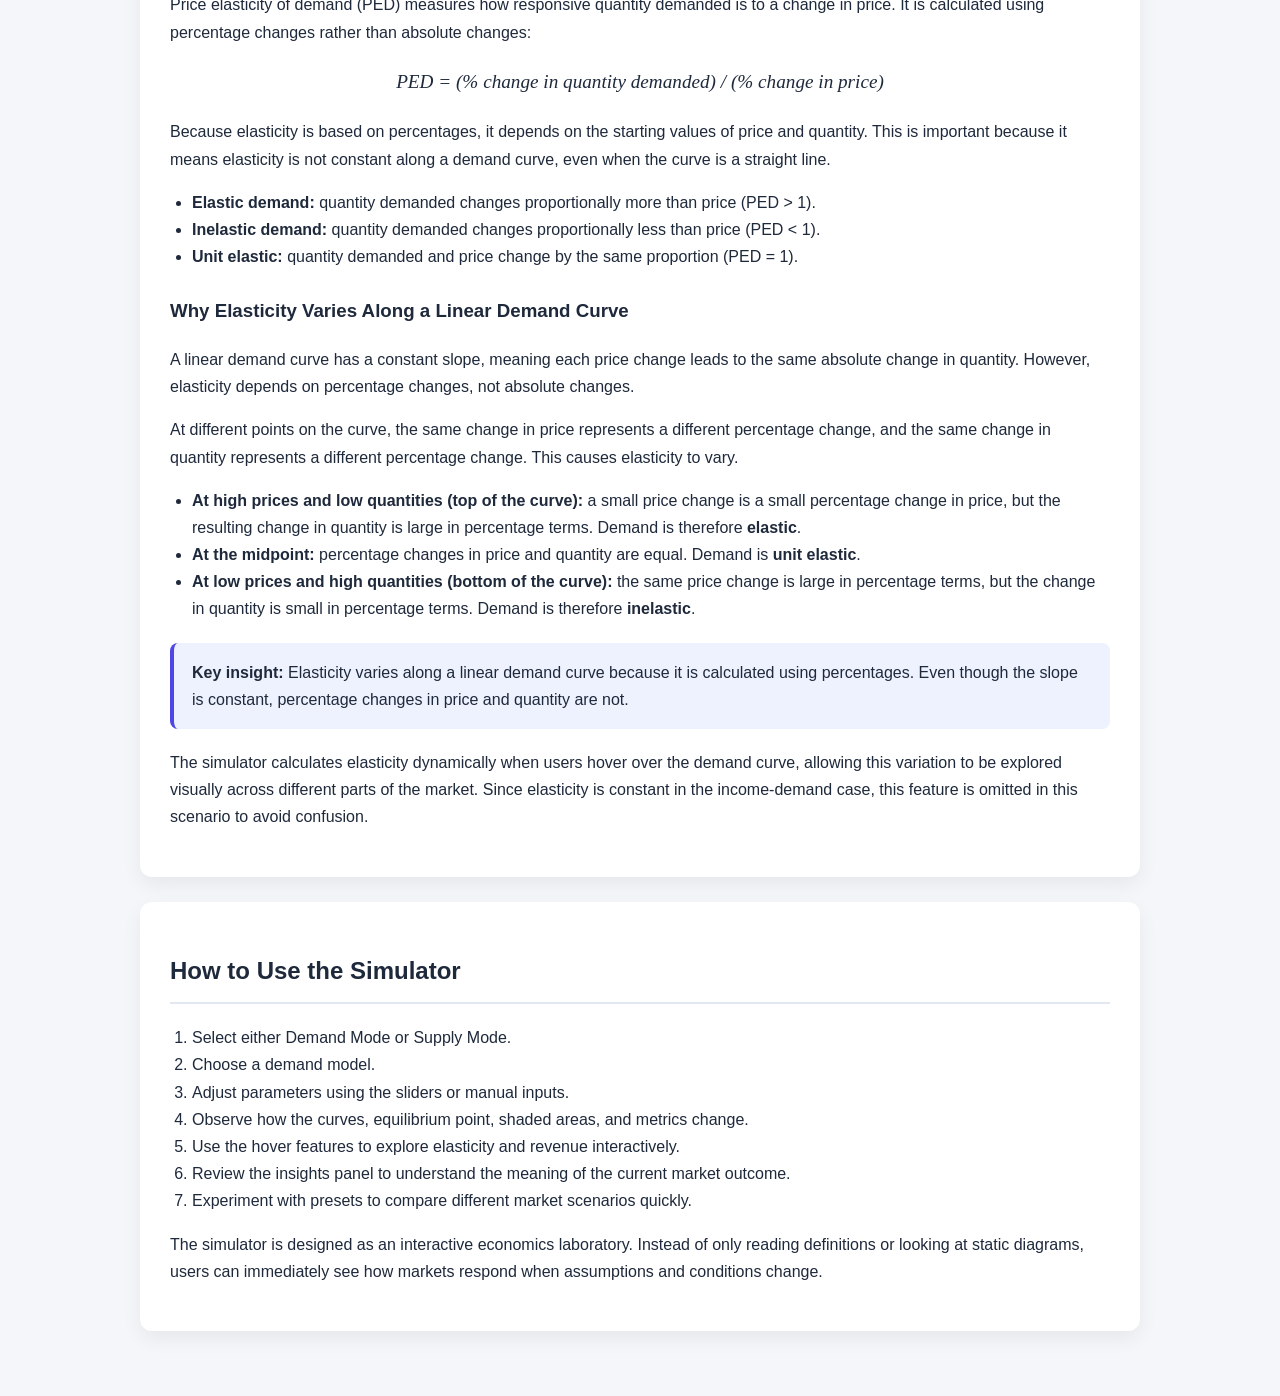
==== commit fe915827: "Refactor Parameter Descriptions for Clarity and Consistency in Theory and Index HTML" ====
--- a/theory.html
+++ b/theory.html
@@ -132,9 +132,9 @@
             </p>
 
             <ul>
-                <li><strong>Linear demand</strong></li>
-                <li><strong>Nonlinear demand</strong></li>
-                <li><strong>Income-based demand</strong></li>
+                <li><strong>Linear Demand</strong></li>
+                <li><strong>Non-Linear Demand</strong></li>
+                <li><strong>Income-Based Demand</strong></li>
             </ul>
 
             <p>
@@ -291,8 +291,8 @@
                 </li>
 
                 <li>
-                    <strong>b</strong> is the slope of the demand curve and measures how sensitive consumers are to
-                    changes in price.
+                    <strong>b</strong> determines how strongly quantity demanded responds to changes in price (price
+                    sensitivity).
                 </li>
             </ul>
 
@@ -331,10 +331,10 @@
                 affect equilibrium outcomes, revenue, elasticity, and welfare.
             </p>
 
-            <h3>Nonlinear Demand</h3>
-
-            <p>
-                The nonlinear demand model is designed to represent markets where consumer behaviour cannot be
+            <h3>Non-Linear Demand</h3>
+
+            <p>
+                The non-linear demand model is designed to represent markets where consumer behaviour cannot be
                 accurately
                 described by a straight line.
             </p>
@@ -387,7 +387,7 @@
             </p>
 
             <p>
-                One important consequence of the nonlinear model is that the shape of the demand curve changes across
+                One important consequence of the non-linear model is that the shape of the demand curve changes across
                 different price levels.
             </p>
 
@@ -403,7 +403,7 @@
             </p>
 
             <p>
-                The nonlinear demand model can therefore produce different equilibrium outcomes from the linear model,
+                The non-linear demand model can therefore produce different equilibrium outcomes from the linear model,
                 even when the overall size of the market appears similar.
             </p>
 
@@ -416,7 +416,7 @@
             </p>
 
             <p>
-                Comparing the nonlinear and linear demand models helps demonstrate how different assumptions about
+                Comparing the non-linear and linear demand models helps demonstrate how different assumptions about
                 consumer behaviour can lead to different market outcomes.
             </p>
 
@@ -467,6 +467,7 @@
             <p>
                 This means demand increases as income rises and decreases as price rises.
             </p>
+
         </section>
 
         <section>
@@ -491,8 +492,8 @@
 
             <ul>
                 <li><strong>c</strong> represents the quantity/horizontal intercept of the supply curve.</li>
-                <li><strong>d</strong> represents the slope of the supply curve and determines how responsive producers
-                    are to changes in price.</li>
+                <li><strong>d</strong> determines how strongly quantity supplied responds to changes in price (supply
+                    responsiveness).</li>
             </ul>
 
             <p>
@@ -519,6 +520,67 @@
             </p>
         </section>
 
+        <section>
+            <h2>Alternative Curve Representation</h2>
+
+            <p>
+                In standard economic theory, demand and supply curves are often written in inverse form,
+                where price is expressed as a function of quantity (<span class="equation">P = f(Q)</span>).
+            </p>
+
+            <p>
+                In this form:
+            </p>
+
+            <ul>
+                <li>The demand curve shows the maximum price consumers are willing to pay for each unit.</li>
+                <li>The supply curve shows the minimum price producers are willing to accept for each unit.</li>
+            </ul>
+
+            <p>
+                However, in this simulator, both demand and supply are written as functions of price:
+            </p>
+
+            <p class="equation">
+                Q = a − bP
+            </p>
+
+            <p class="equation">
+                Q = c + dP
+            </p>
+
+            <p>
+                This formulation is used because it simplifies computation within the model. Many of the simulator’s
+                interactive features—such as calculating equilibrium, revenue, taxation effects, and dynamically
+                updating
+                graphs—require repeatedly evaluating quantities at different prices. Writing the equations in this form
+                allows these calculations to be carried out more directly and efficiently.
+            </p>
+
+            <p>
+                Despite this, the standard economic interpretation can still be recovered by rearranging the equations.
+            </p>
+
+            <p class="equation">
+                Demand: P = (a − Q) / b
+            </p>
+
+            <p class="equation">
+                Supply: P = (Q − c) / d
+            </p>
+
+            <p>
+                In these rearranged forms, the demand curve represents willingness to pay and the supply curve
+                represents
+                the minimum cost of production. These interpretations are used when analysing concepts such as consumer
+                surplus, producer surplus, and total welfare.
+            </p>
+
+            <p>
+                This means that although the simulator uses <span class="equation">Q = f(P)</span> for modelling and computation, it remains fully
+                consistent with standard economic theory.
+            </p>
+        </section>
 
         <section>
             <h2>Consumer and Producer Surplus</h2>
@@ -532,15 +594,19 @@
             <p>
                 Imagine a consumer who would have been willing to pay £20 for a product but only has to pay the market
                 price of £10. That consumer receives a benefit of £10 because the product is worth more to them than the
-                price they actually pay. 
-            </p>
-
-            <p>
-                Many consumers experience similar gains. The demand curve represents the maximum price consumers are willing to pay for each quantity, so (under certain simplifying assumptions), by summing over all bought units, the area between the demand curve and the market price gives us consumer surplus. This is the total of these benefits across all consumers.
-            </p>
-
-            <p>
-                In the simulator, consumer surplus is therefore represented by the <strong>blue shaded area</strong> between the
+                price they actually pay.
+            </p>
+
+            <p>
+                Many consumers experience similar gains. The demand curve represents the maximum price consumers are
+                willing to pay for each quantity, so (under certain simplifying assumptions), by summing over all bought
+                units, the area between the demand curve and the market price gives us consumer surplus. This is the
+                total of these benefits across all consumers.
+            </p>
+
+            <p>
+                In the simulator, consumer surplus is therefore represented by the <strong>blue shaded area</strong>
+                between the
                 demand curve and the market price.
             </p>
 
@@ -557,11 +623,15 @@
             </p>
 
             <p>
-                Many producers experience similar gains. The supply curve represents the minimum price at which producers are willing to sell each quantity, so (under certain simplifying assumptions), by summing over all sold units, the area between the supply curve and the market price gives us producer surplus. This is the total of these benefits across all producers.
-            </p>
-
-            <p>
-                In the simulator, producer surplus is therefore represented by the <strong>green shaded area</strong> between the
+                Many producers experience similar gains. The supply curve represents the minimum price at which
+                producers are willing to sell each quantity, so (under certain simplifying assumptions), by summing over
+                all sold units, the area between the supply curve and the market price gives us producer surplus. This
+                is the total of these benefits across all producers.
+            </p>
+
+            <p>
+                In the simulator, producer surplus is therefore represented by the <strong>green shaded area</strong>
+                between the
                 supply curve and the market price.
             </p>
 
@@ -623,7 +693,8 @@
             </p>
 
             <p>
-                In Demand Mode, this welfare loss (the sum of lost consumer and producer surplus due to output reduction) is represented by the red triangular shaded area between the equilibrium quantity
+                In Demand Mode, this welfare loss (the sum of lost consumer and producer surplus due to output
+                reduction) is represented by the red triangular shaded area between the equilibrium quantity
                 and the revenue-maximising quantity as the sliders are adjusted.
             </p>
 
@@ -677,13 +748,14 @@
             </p>
 
             <p>
-                For linear and nonlinear demand, the simulator highlights the revenue-maximising point on the revenue
+                For linear and non-linear demand, the simulator highlights the revenue-maximising point on the revenue
                 graph. This shows the price and quantity combination that produces the greatest total revenue.
             </p>
 
             <p>
                 The revenue graph also has a hover system, which allows users to explore how revenue changes at
-                different output levels.
+                different output levels. Since revenue is constant in the income-demand case, this feature is omitted in
+                this scenario to avoid confusion.
             </p>
         </section>
 
@@ -770,13 +842,15 @@
 
             <p>
                 Deadweight loss represents the welfare that would have been generated by trades that no longer occur
-                because of the tax, or the sum of lost consumer and producer surplus resulting from the fall in quantity caused by the tax.
+                because of the tax, or the sum of lost consumer and producer surplus resulting from the fall in quantity
+                caused by the tax.
             </p>
 
             <div class="note-box">
                 <strong>In the simulator:</strong>
                 <ul>
-                    <li>The orange rectangular area represents tax revenue collected by the government (calculated as the per unit tax multiplied by the quantity sold at the new output level).</li>
+                    <li>The orange rectangular area represents tax revenue collected by the government (calculated as
+                        the per unit tax multiplied by the quantity sold at the new output level).</li>
                     <li>The red triangular area represents deadweight loss.</li>
                     <li>The reduction in quantity traded shows that fewer mutually beneficial trades take place.</li>
                     <li>The larger the tax, the greater the distortion to the market.</li>
@@ -863,7 +937,8 @@
 
             <p>
                 The simulator calculates elasticity dynamically when users hover over the demand curve, allowing this
-                variation to be explored visually across different parts of the market.
+                variation to be explored visually across different parts of the market. Since elasticity is constant in
+                the income-demand case, this feature is omitted in this scenario to avoid confusion.
             </p>
         </section>
 
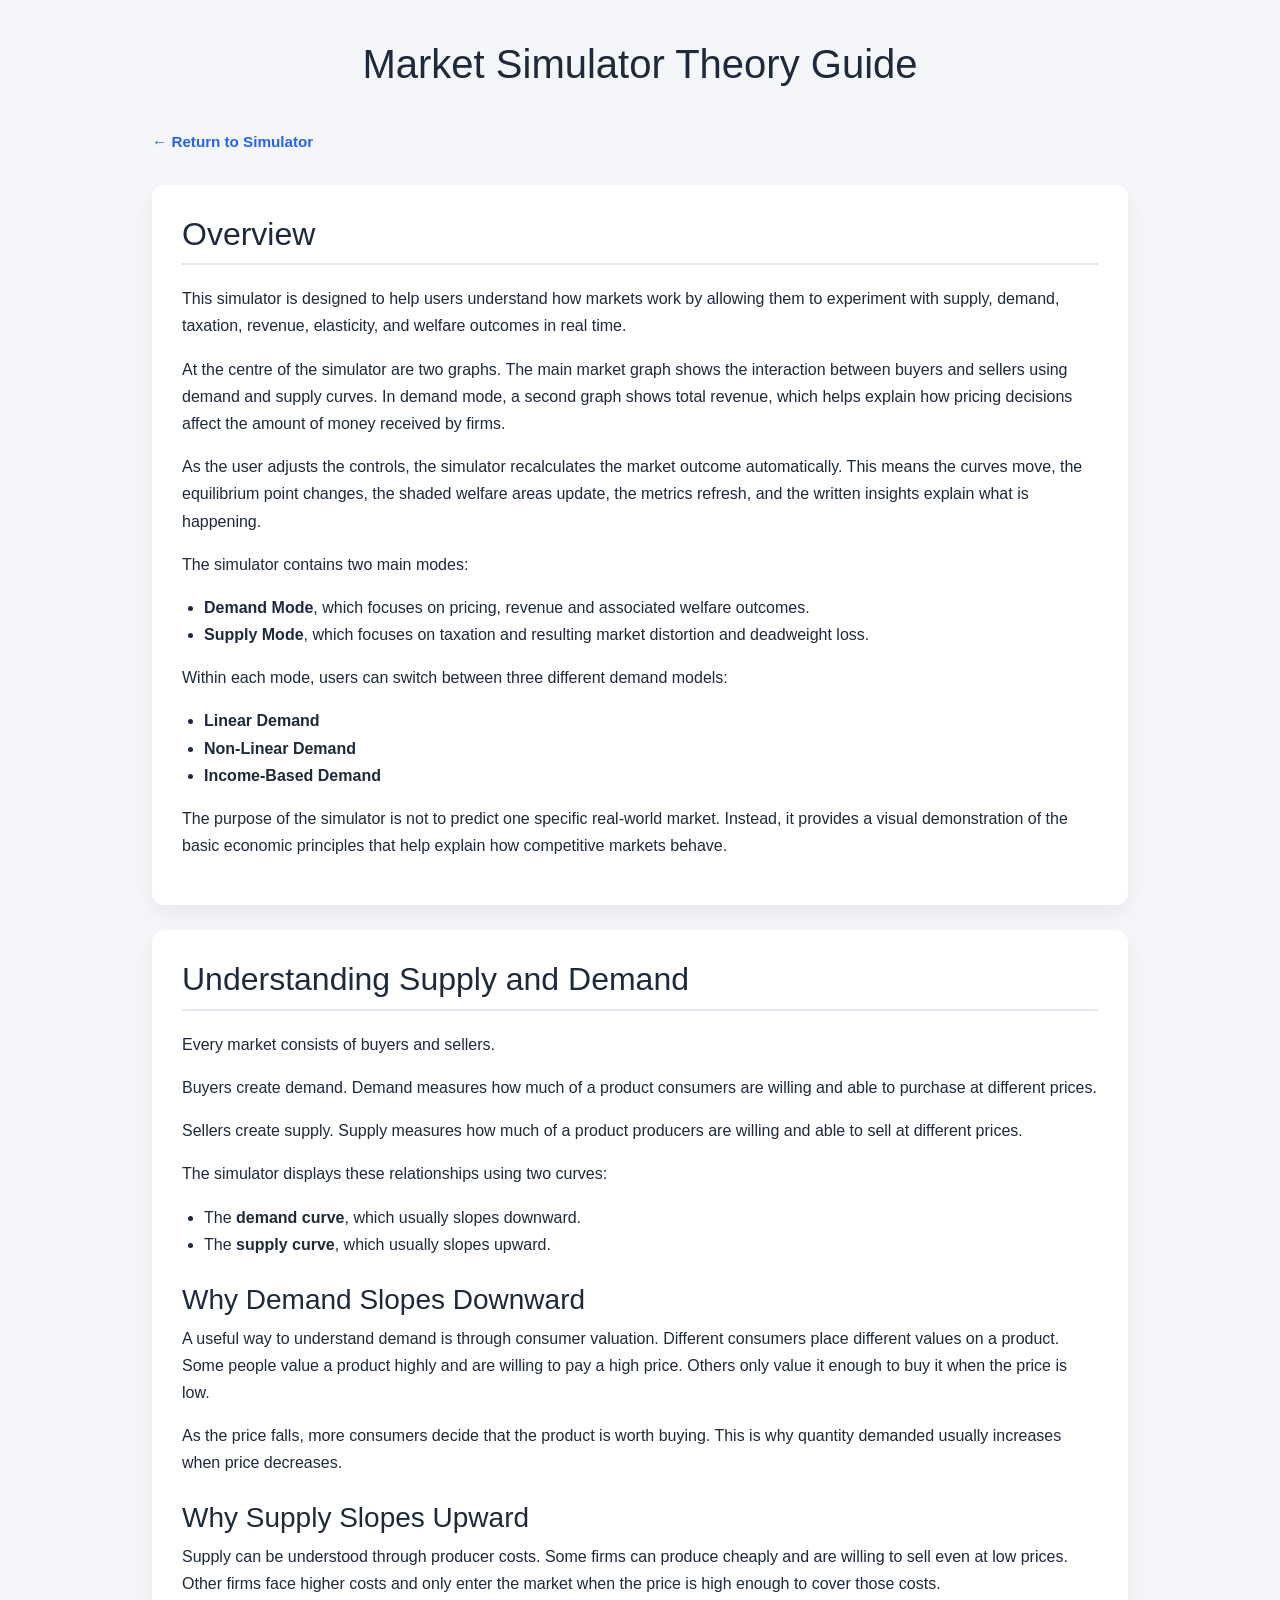
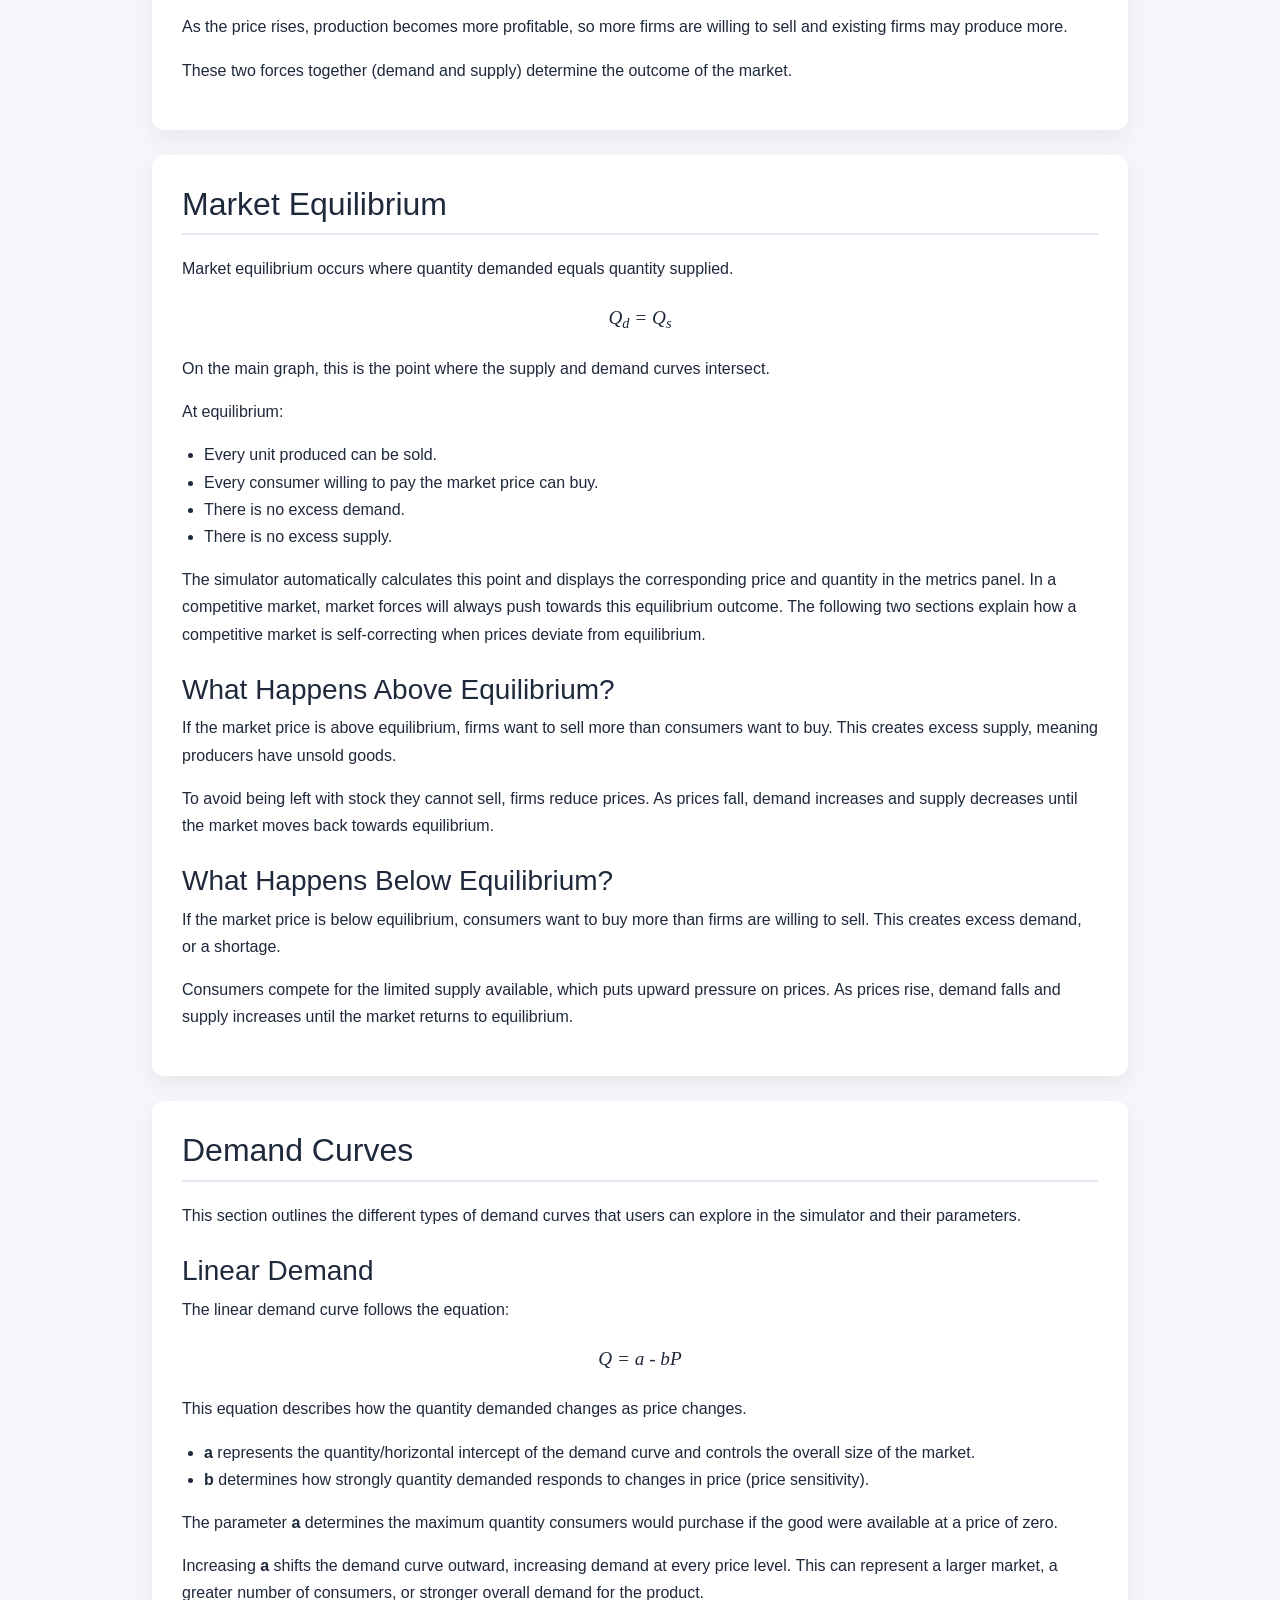
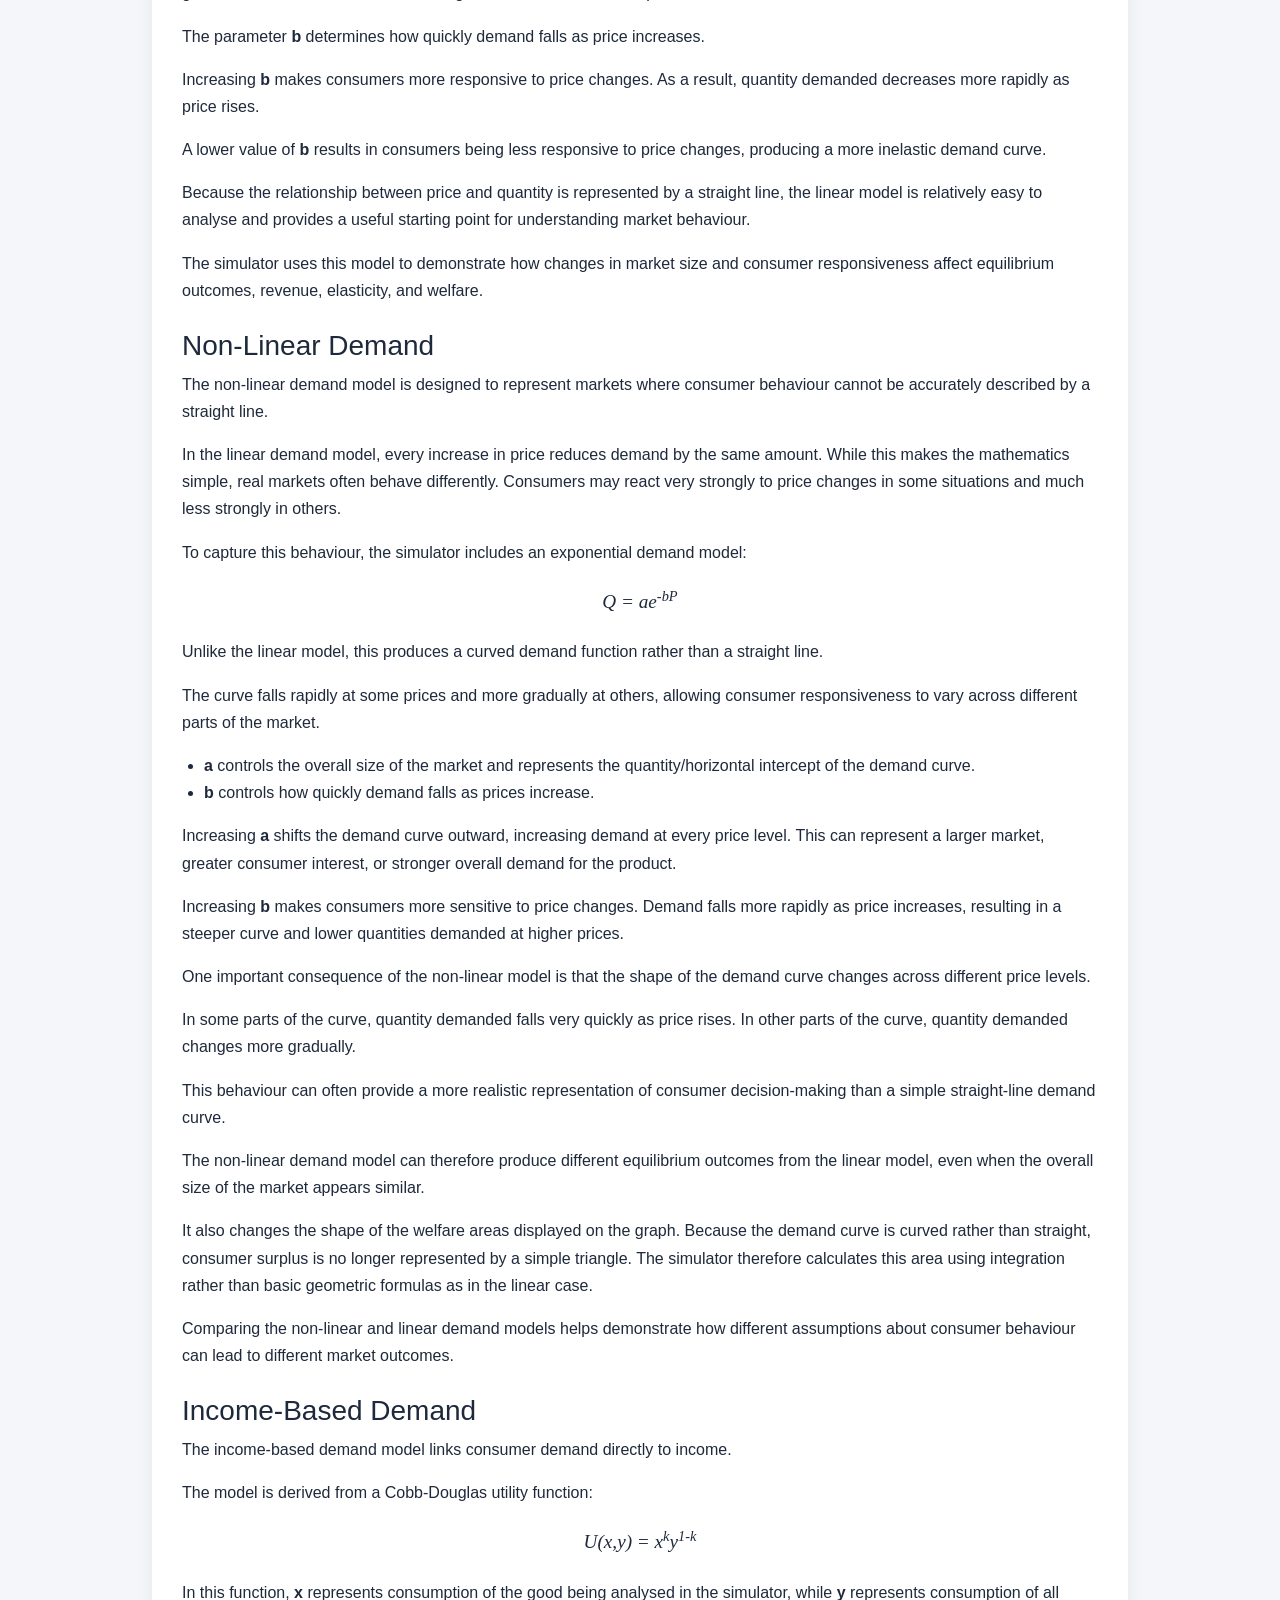
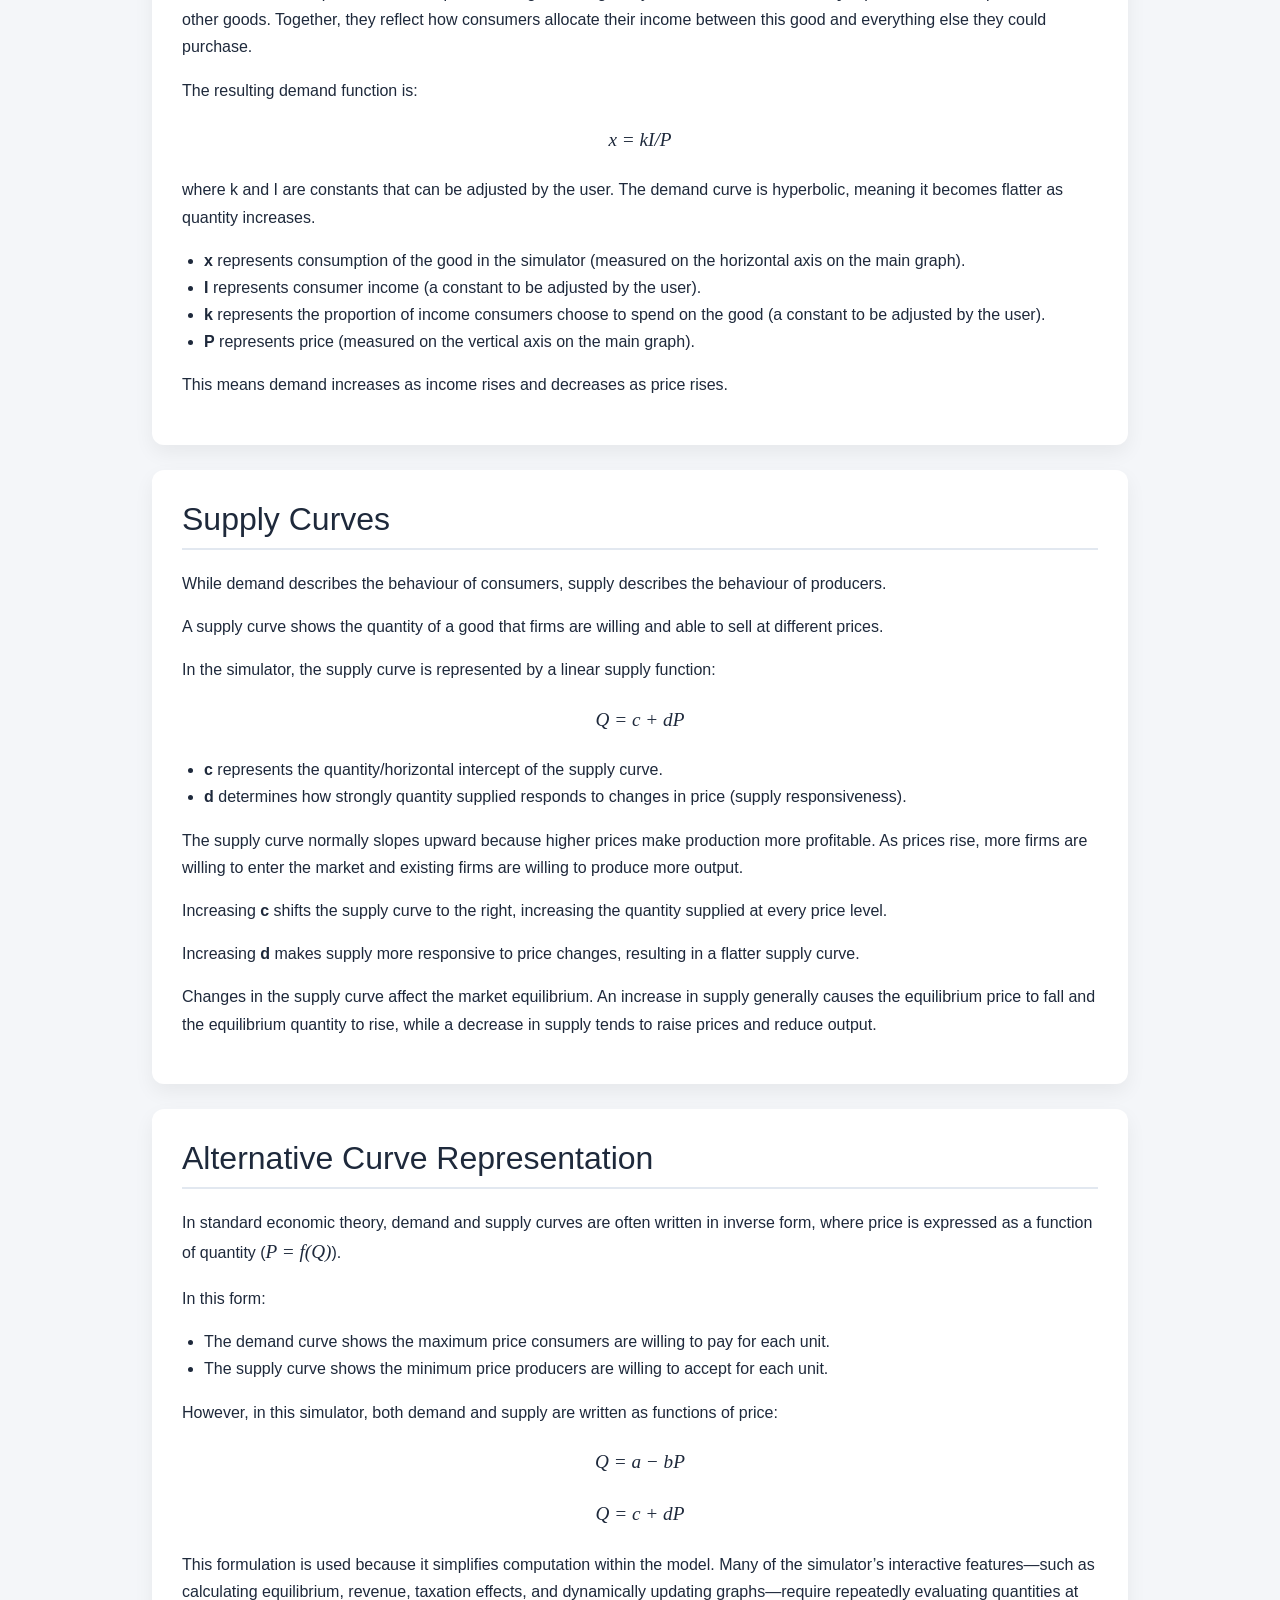
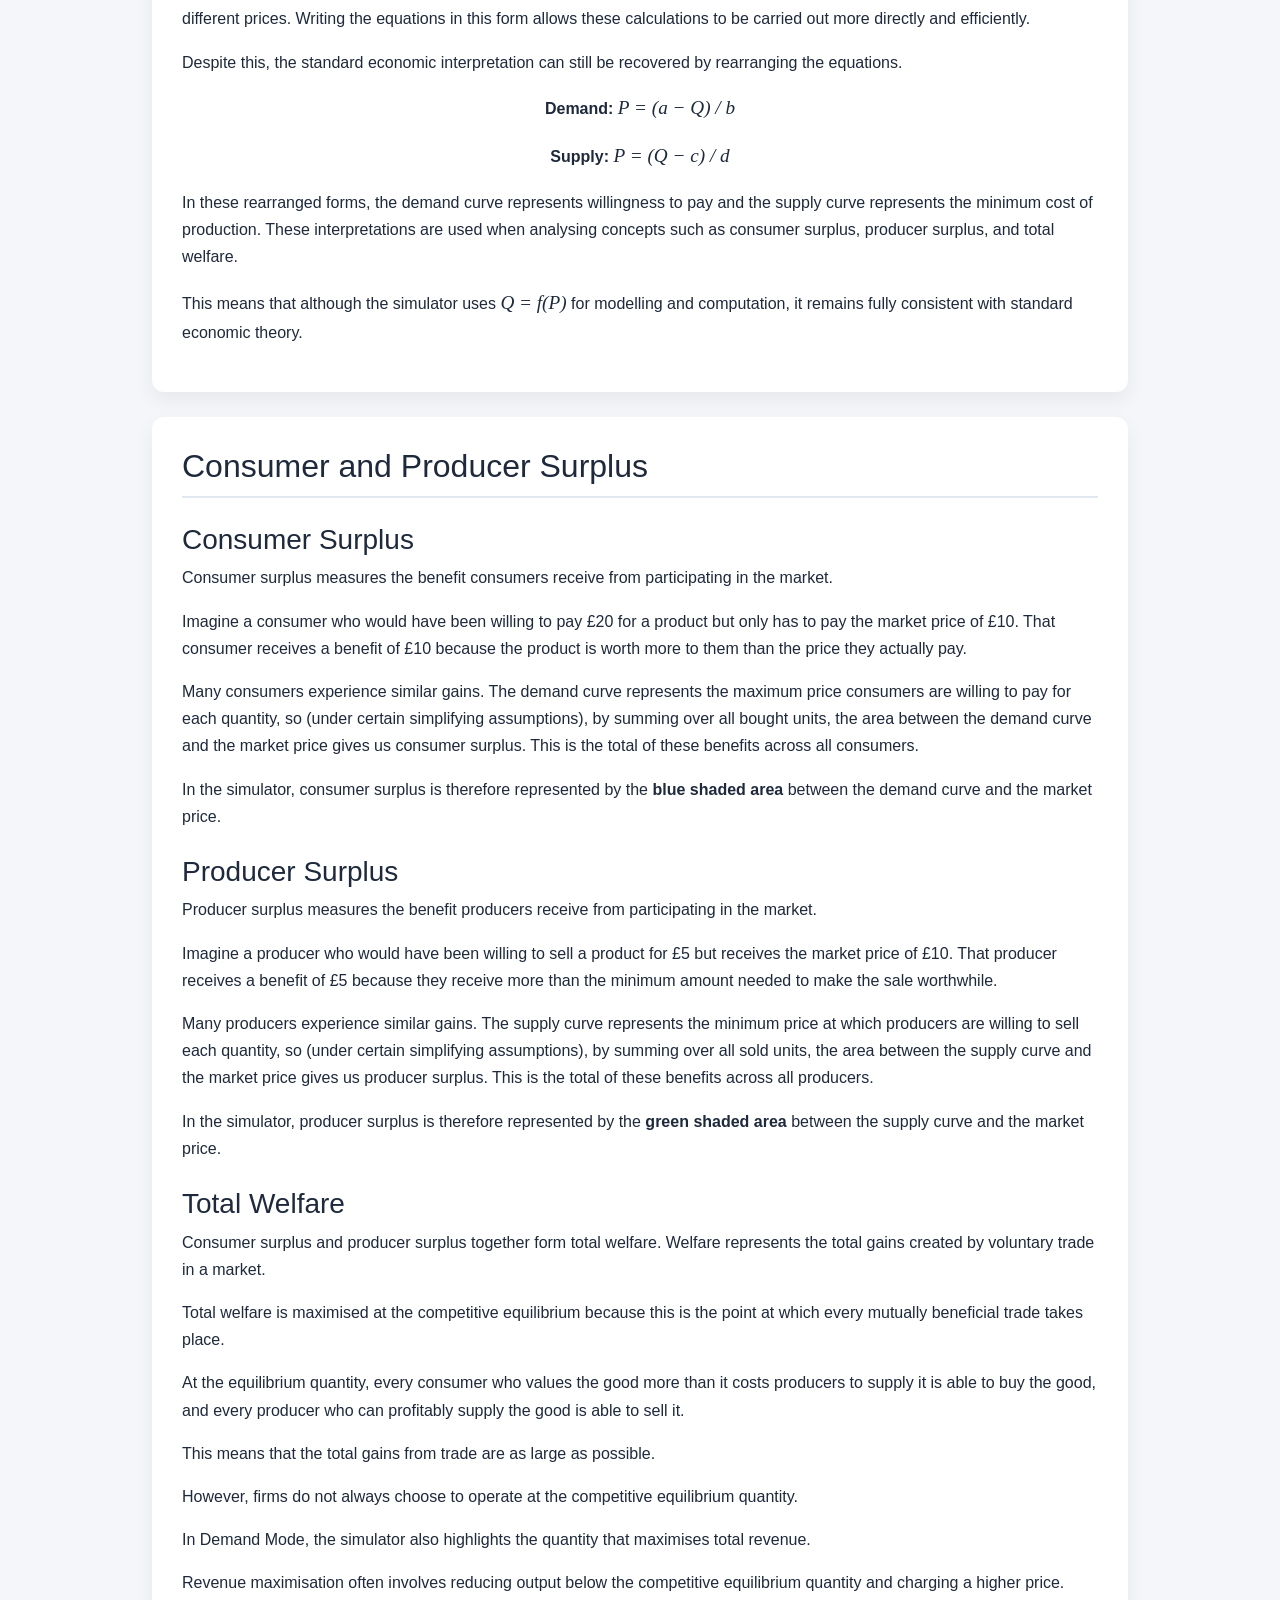
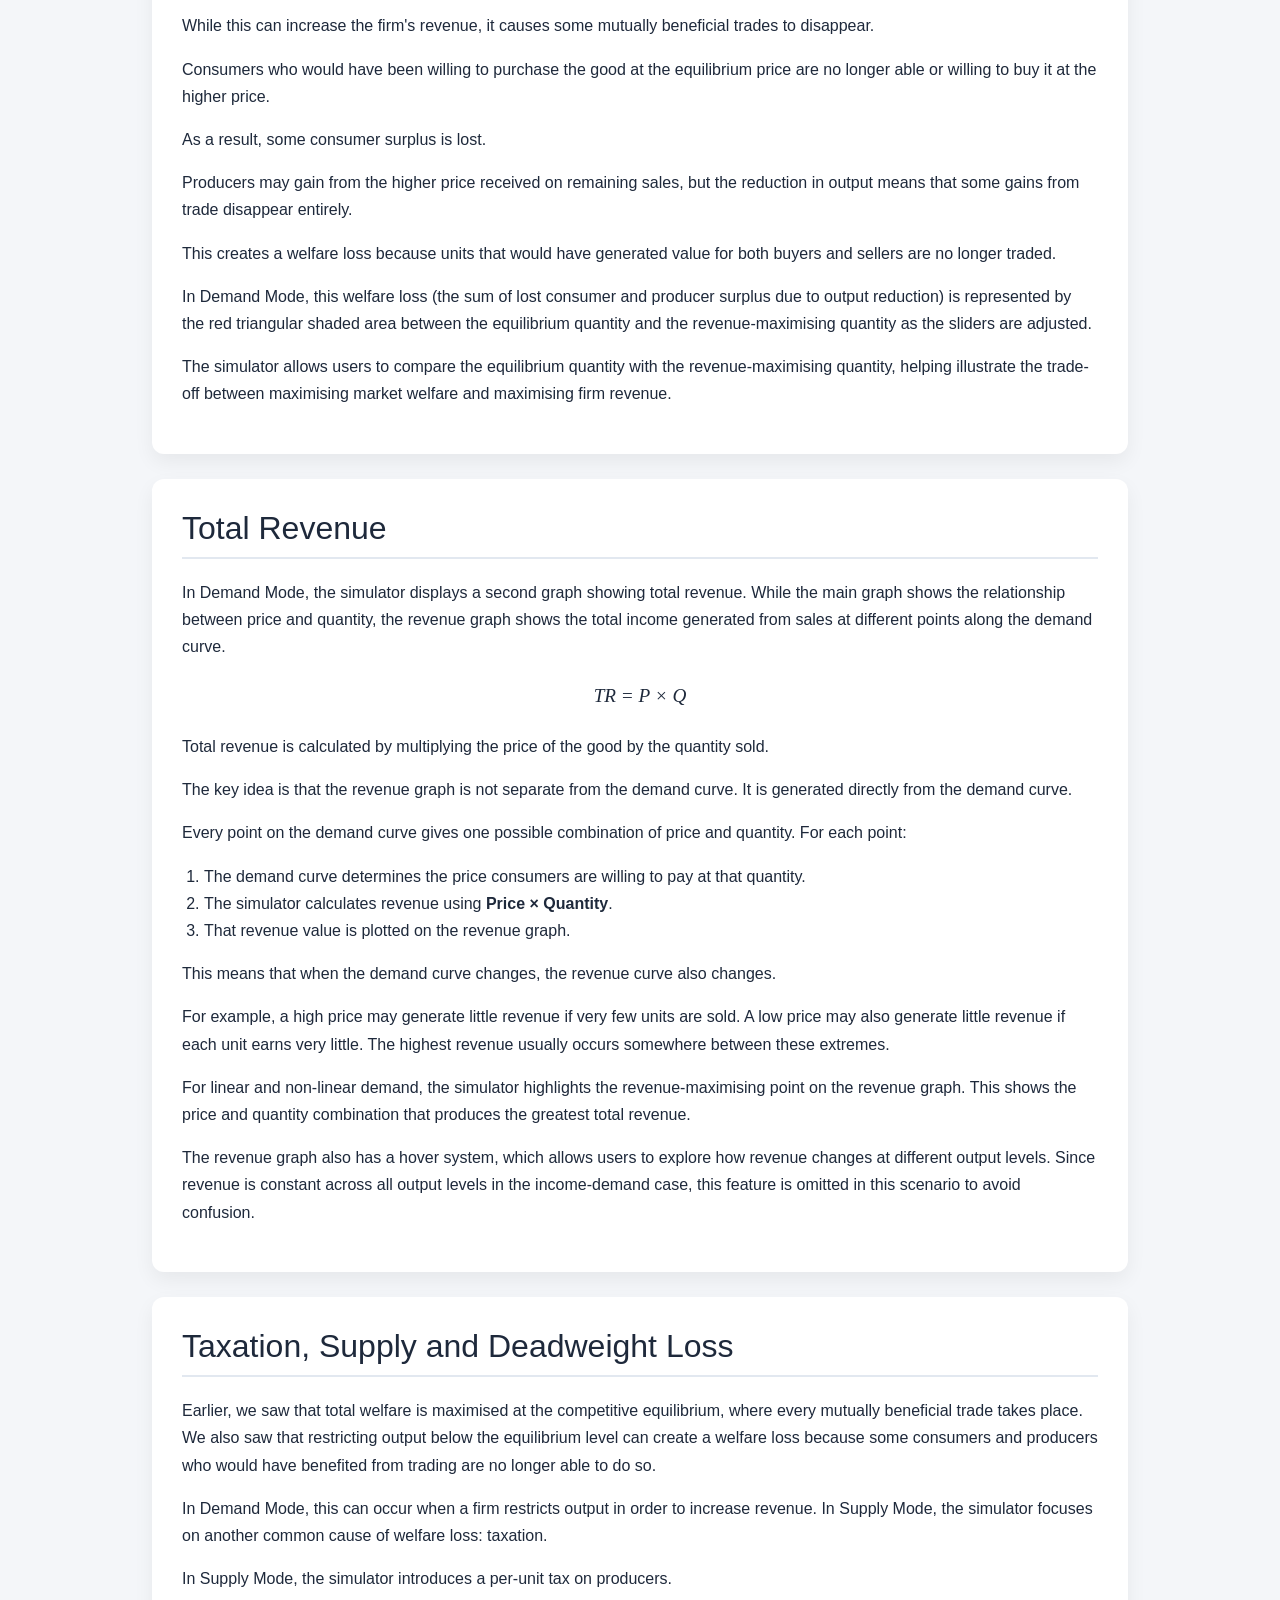
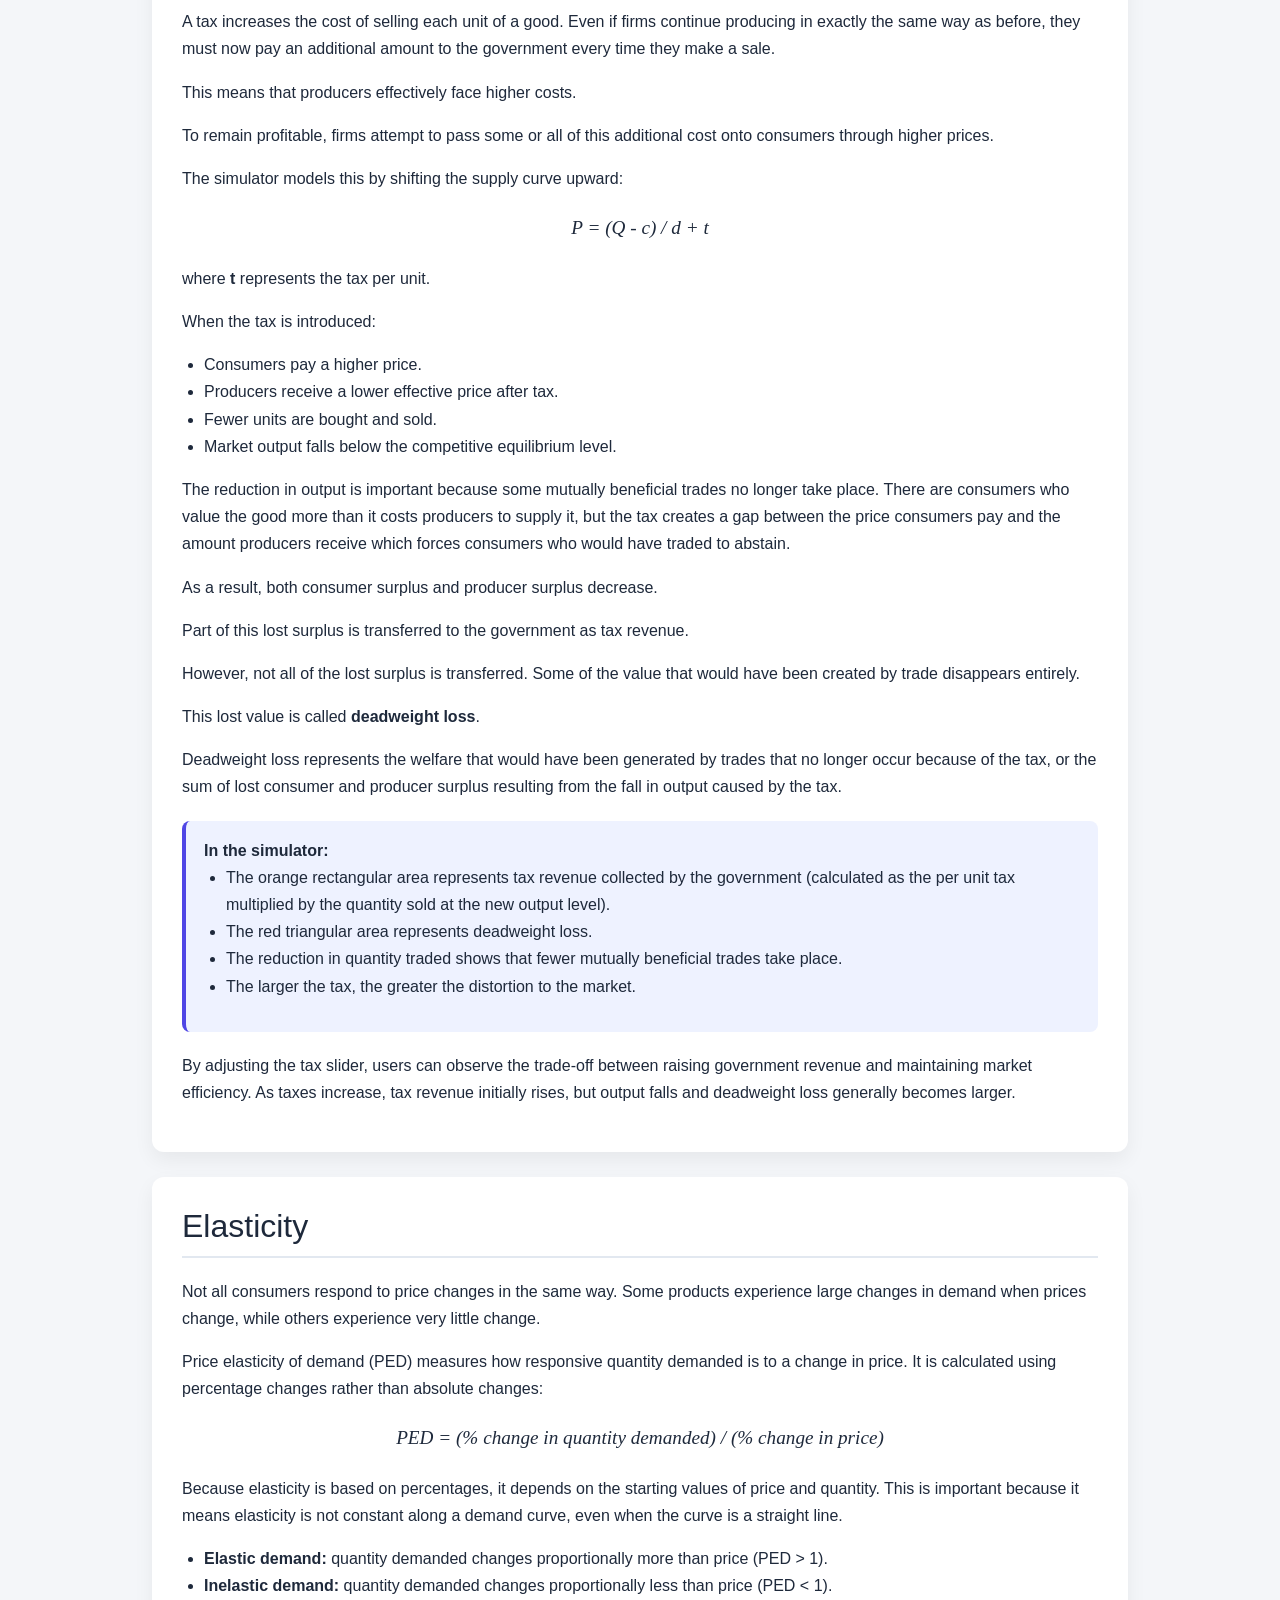
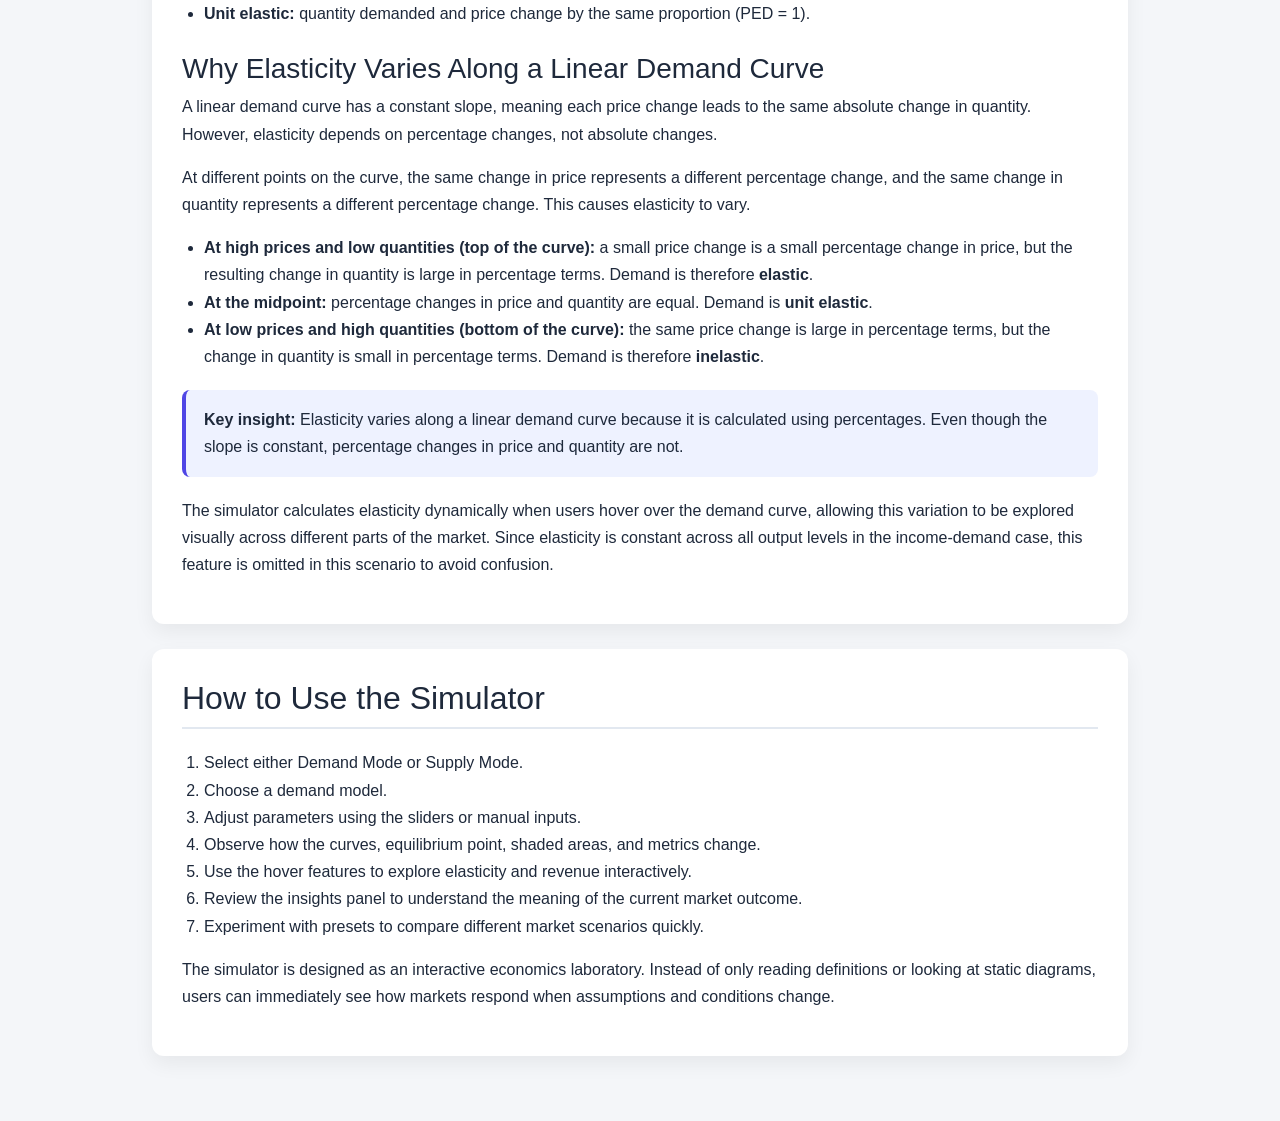
==== commit 55ecc59a: "Enhance Theory Document with Improved Equation Formatting and Clarity" ====
--- a/theory.html
+++ b/theory.html
@@ -7,6 +7,7 @@
     <title>Market Simulator Theory Guide</title>
     <link rel="icon" type="image/png" href="assets/images/favicon/favicon.png">
     <link rel="apple-touch-icon" href="assets/images/favicon/favicon.png">
+    <link rel="stylesheet" href="https://cdn.jsdelivr.net/npm/bootstrap@5.3.3/dist/css/bootstrap.min.css" integrity="sha384-QLgW9nQqz9gP2L3f8QK6u+3/l8f/63+Cp2uDtNRF7V9Pp6f6+j3T3zQmd6QL0ubr" crossorigin="anonymous">
 
     <style>
         body {
@@ -561,12 +562,12 @@
                 Despite this, the standard economic interpretation can still be recovered by rearranging the equations.
             </p>
 
-            <p class="equation">
-                Demand: P = (a − Q) / b
-            </p>
-
-            <p class="equation">
-                Supply: P = (Q − c) / d
+            <p style="text-align:center;">
+                <strong>Demand:</strong> <span class="equation">P = (a − Q) / b</span>
+            </p>
+
+            <p style="text-align:center;">
+                <strong>Supply:</strong> <span class="equation">P = (Q − c) / d</span>
             </p>
 
             <p>
@@ -577,7 +578,8 @@
             </p>
 
             <p>
-                This means that although the simulator uses <span class="equation">Q = f(P)</span> for modelling and computation, it remains fully
+                This means that although the simulator uses <span class="equation">Q = f(P)</span> for modelling and
+                computation, it remains fully
                 consistent with standard economic theory.
             </p>
         </section>
@@ -754,7 +756,7 @@
 
             <p>
                 The revenue graph also has a hover system, which allows users to explore how revenue changes at
-                different output levels. Since revenue is constant in the income-demand case, this feature is omitted in
+                different output levels. Since revenue is constant across all output levels in the income-demand case, this feature is omitted in
                 this scenario to avoid confusion.
             </p>
         </section>
@@ -842,7 +844,7 @@
 
             <p>
                 Deadweight loss represents the welfare that would have been generated by trades that no longer occur
-                because of the tax, or the sum of lost consumer and producer surplus resulting from the fall in quantity
+                because of the tax, or the sum of lost consumer and producer surplus resulting from the fall in output
                 caused by the tax.
             </p>
 
@@ -937,7 +939,7 @@
 
             <p>
                 The simulator calculates elasticity dynamically when users hover over the demand curve, allowing this
-                variation to be explored visually across different parts of the market. Since elasticity is constant in
+                variation to be explored visually across different parts of the market. Since elasticity is constant across all output levels in
                 the income-demand case, this feature is omitted in this scenario to avoid confusion.
             </p>
         </section>
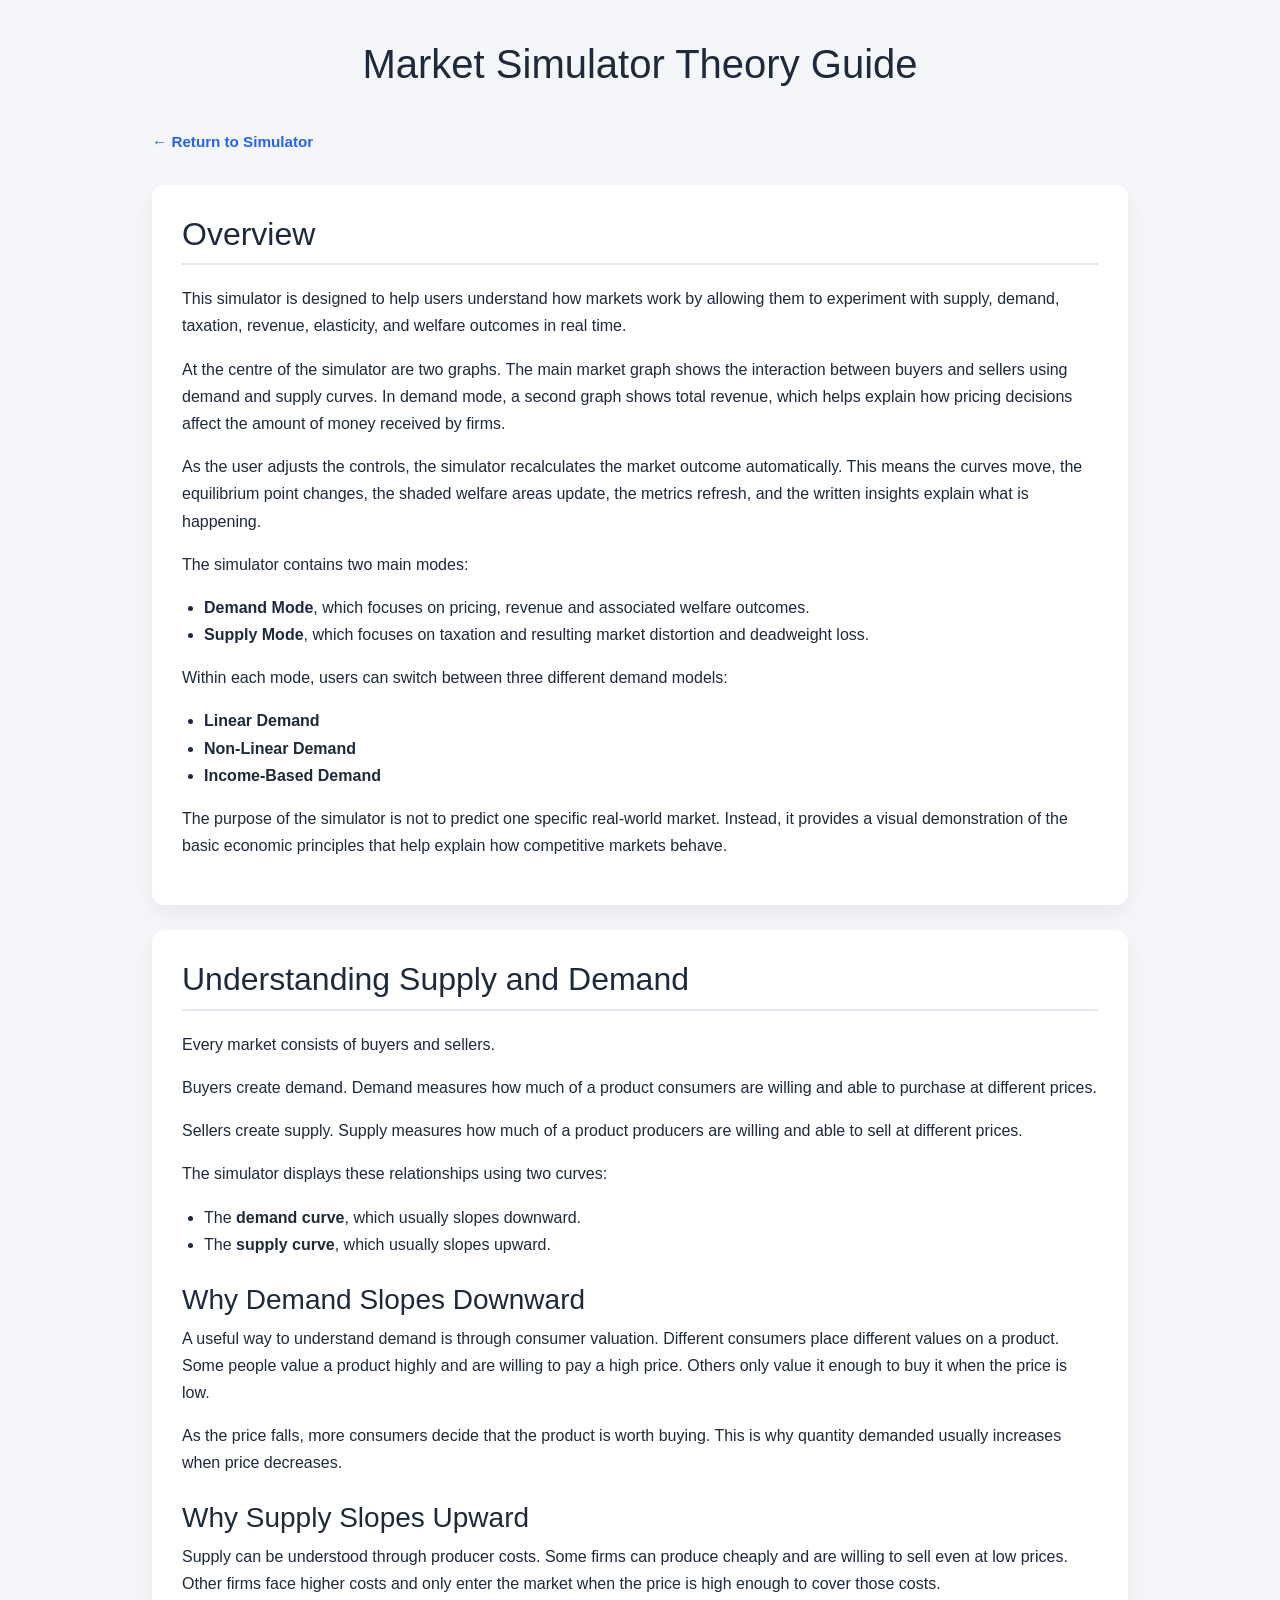
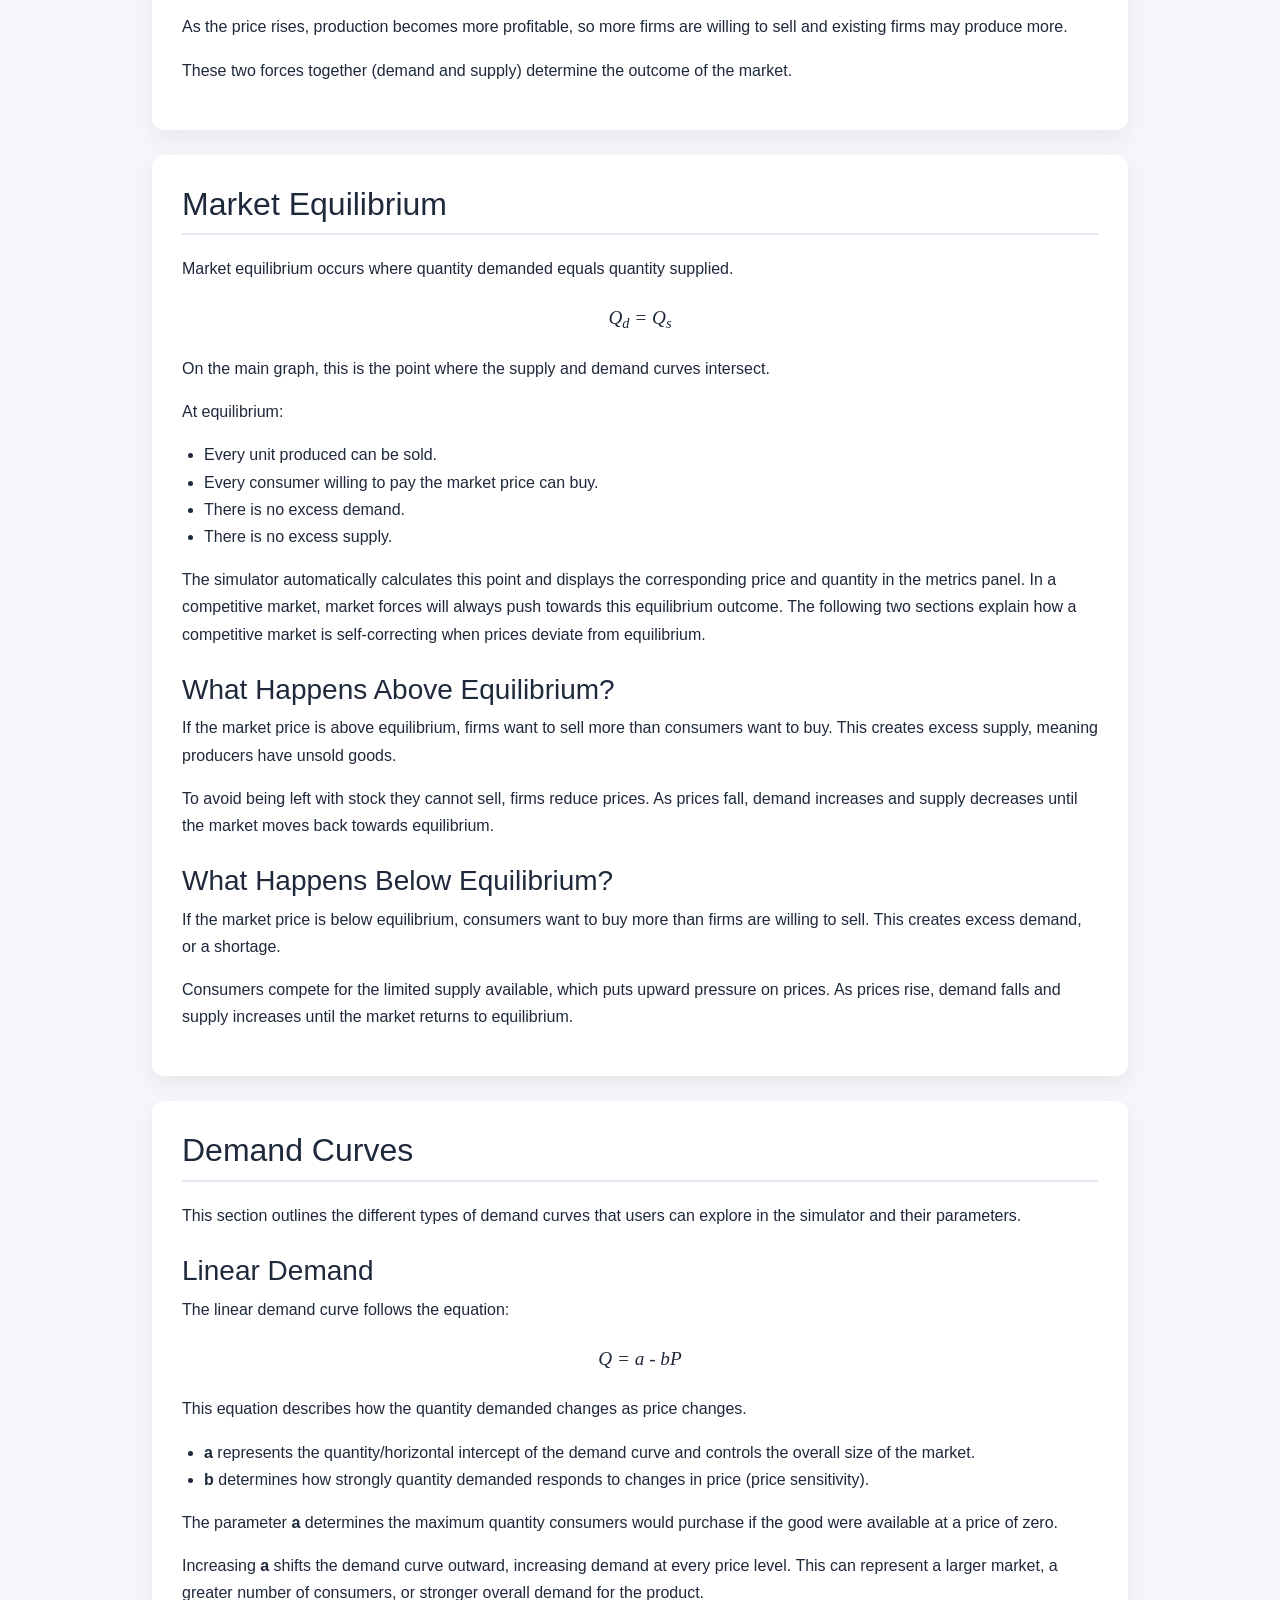
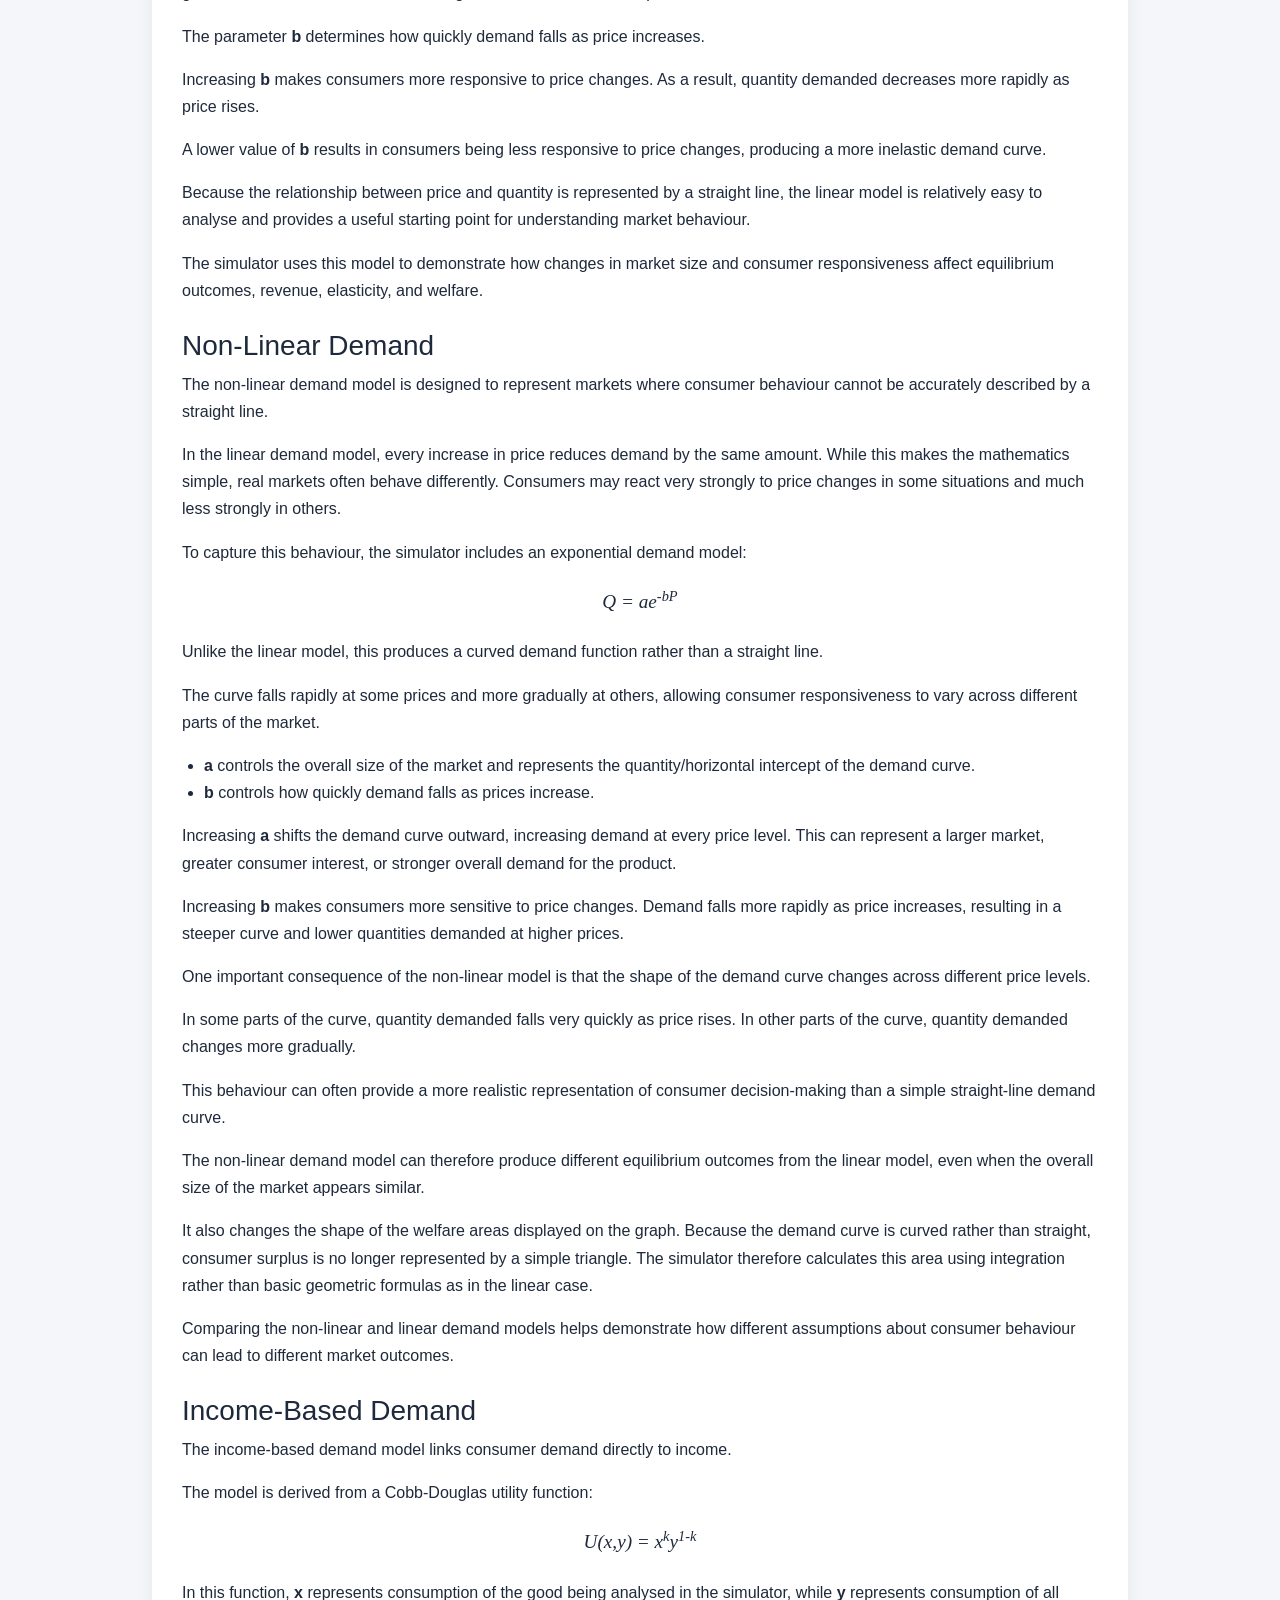
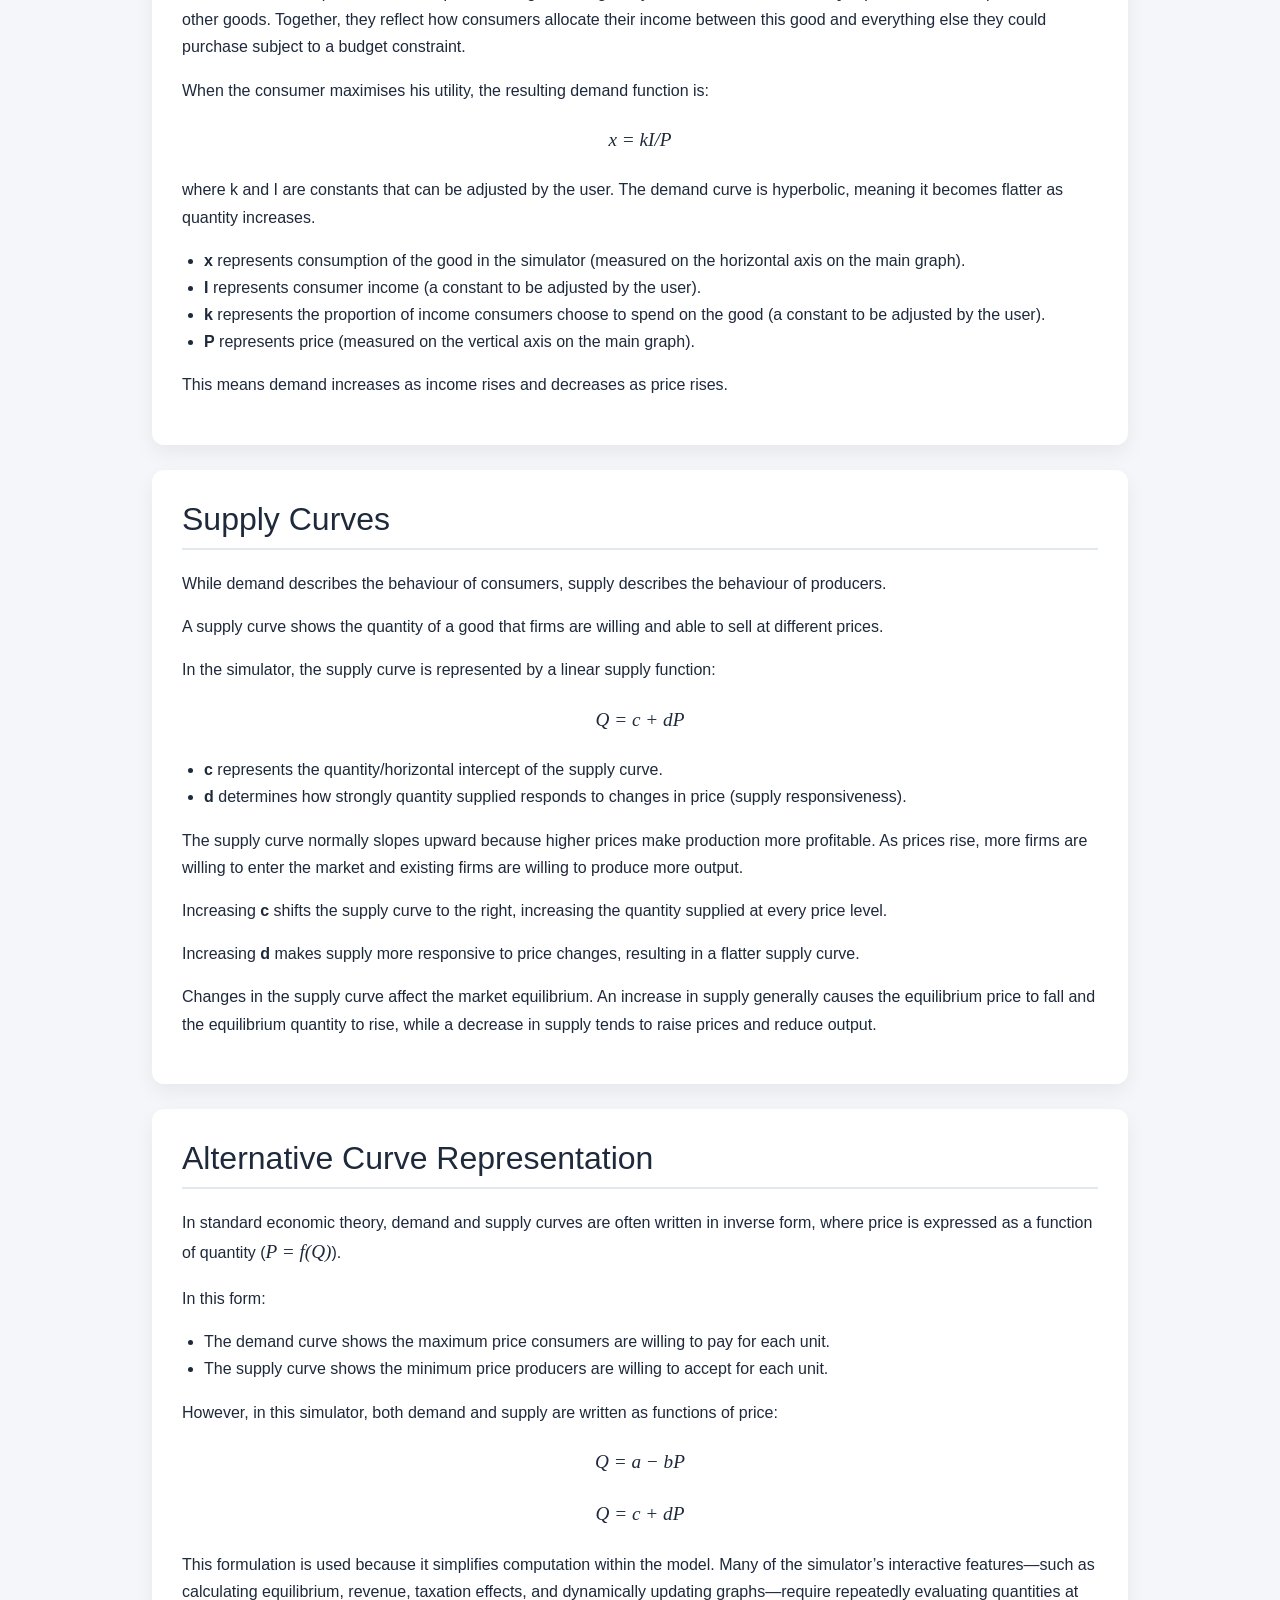
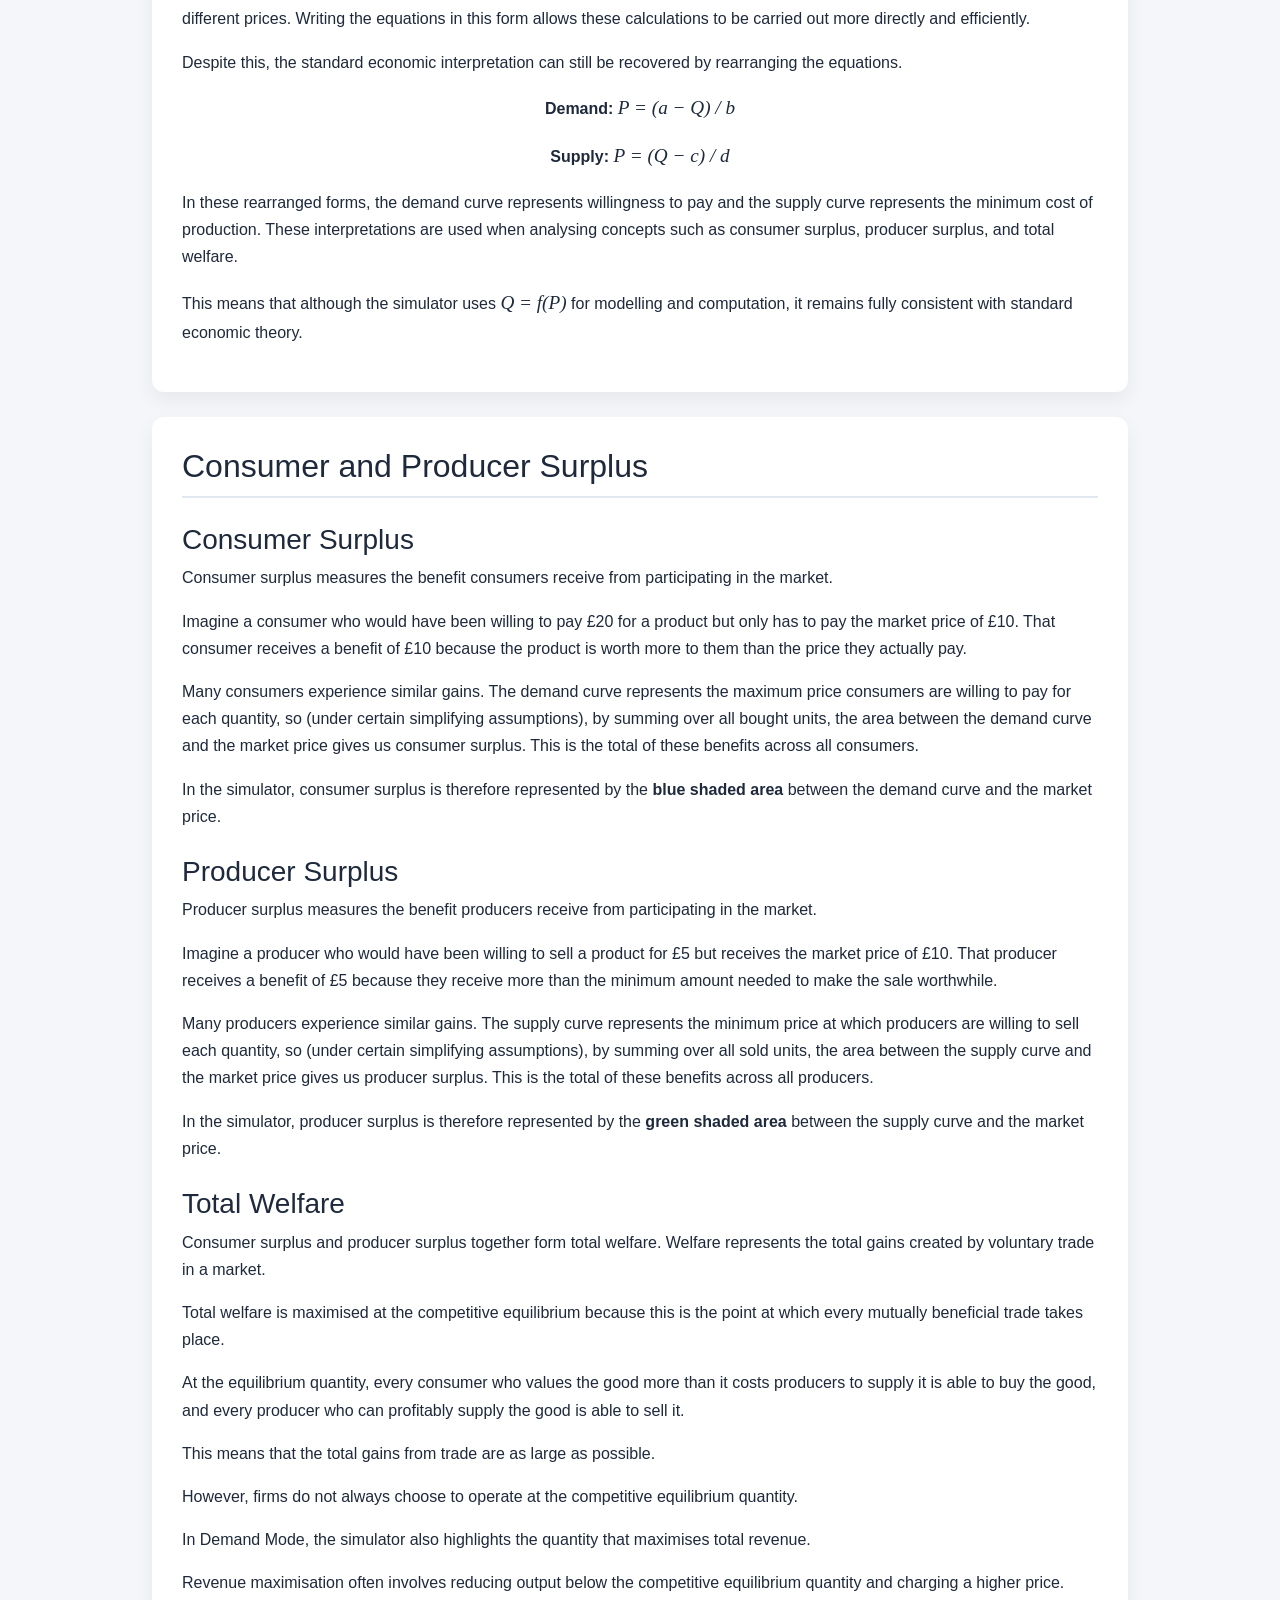
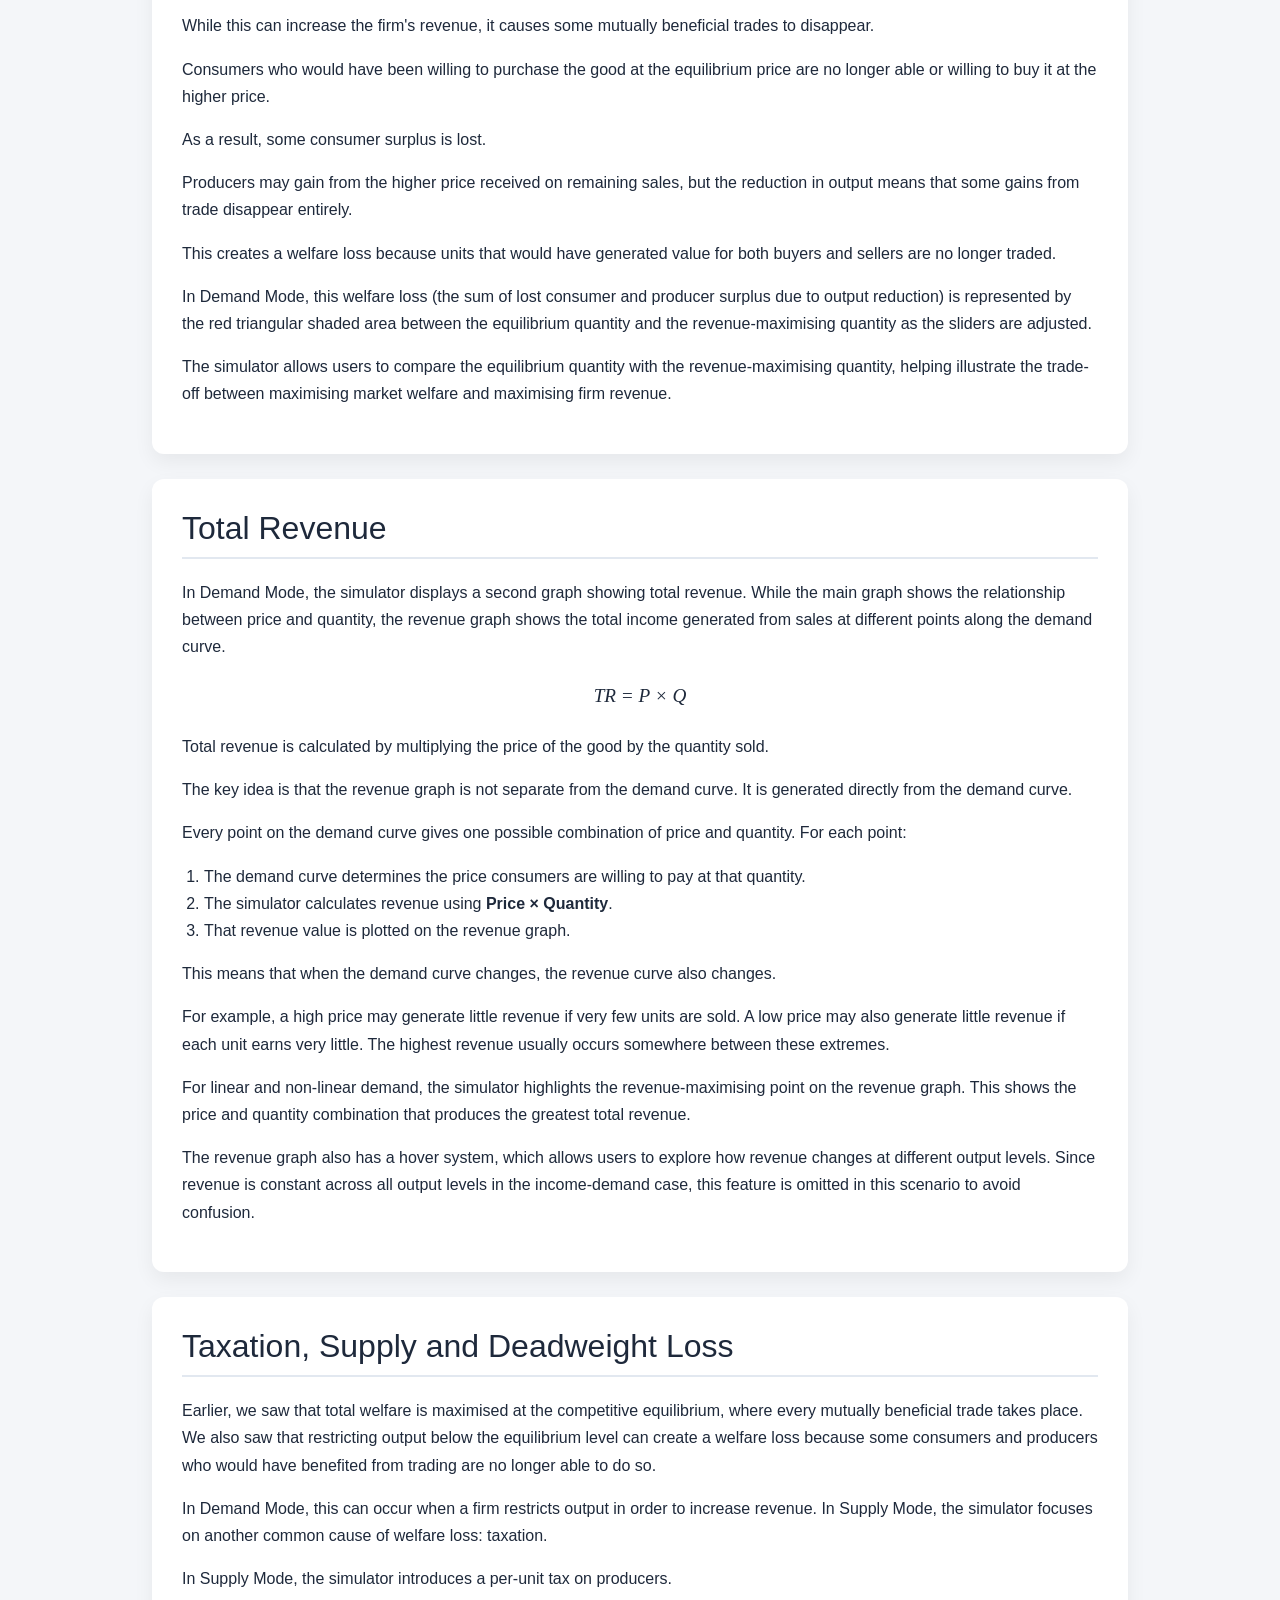
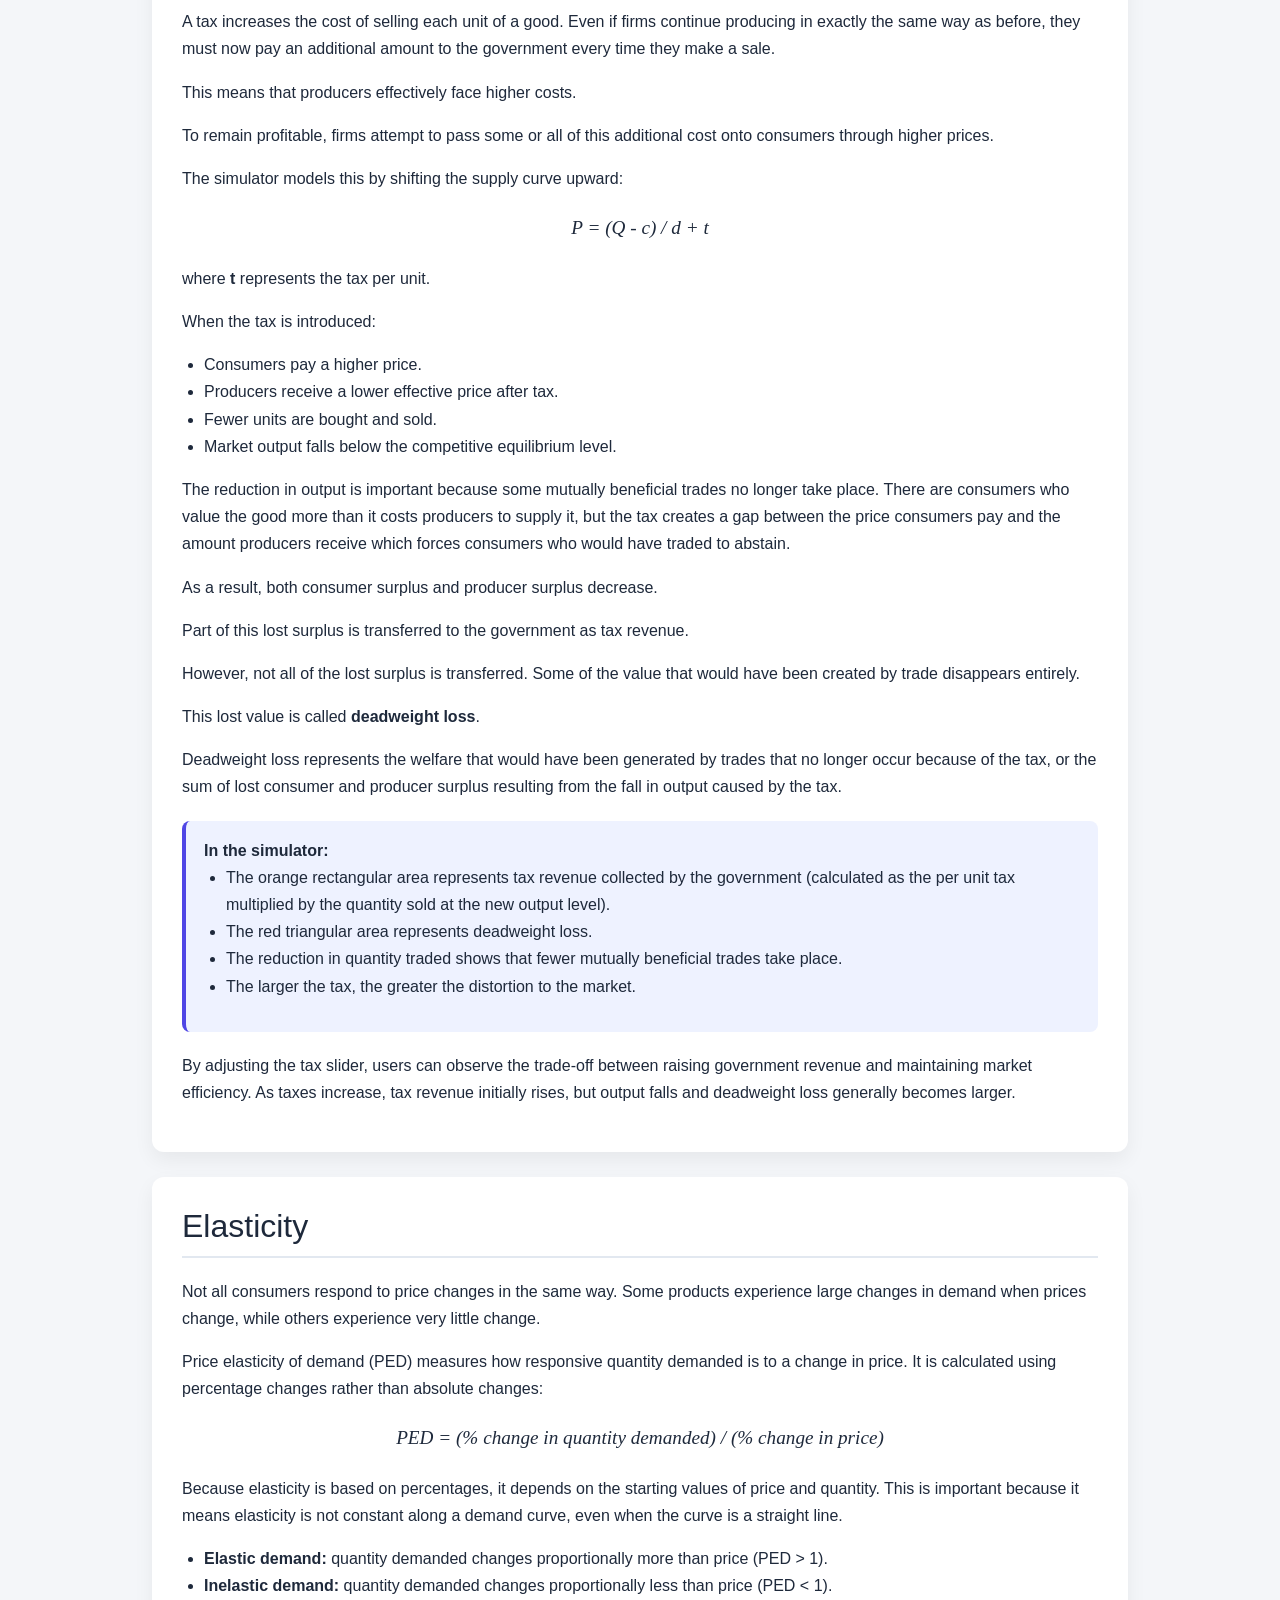
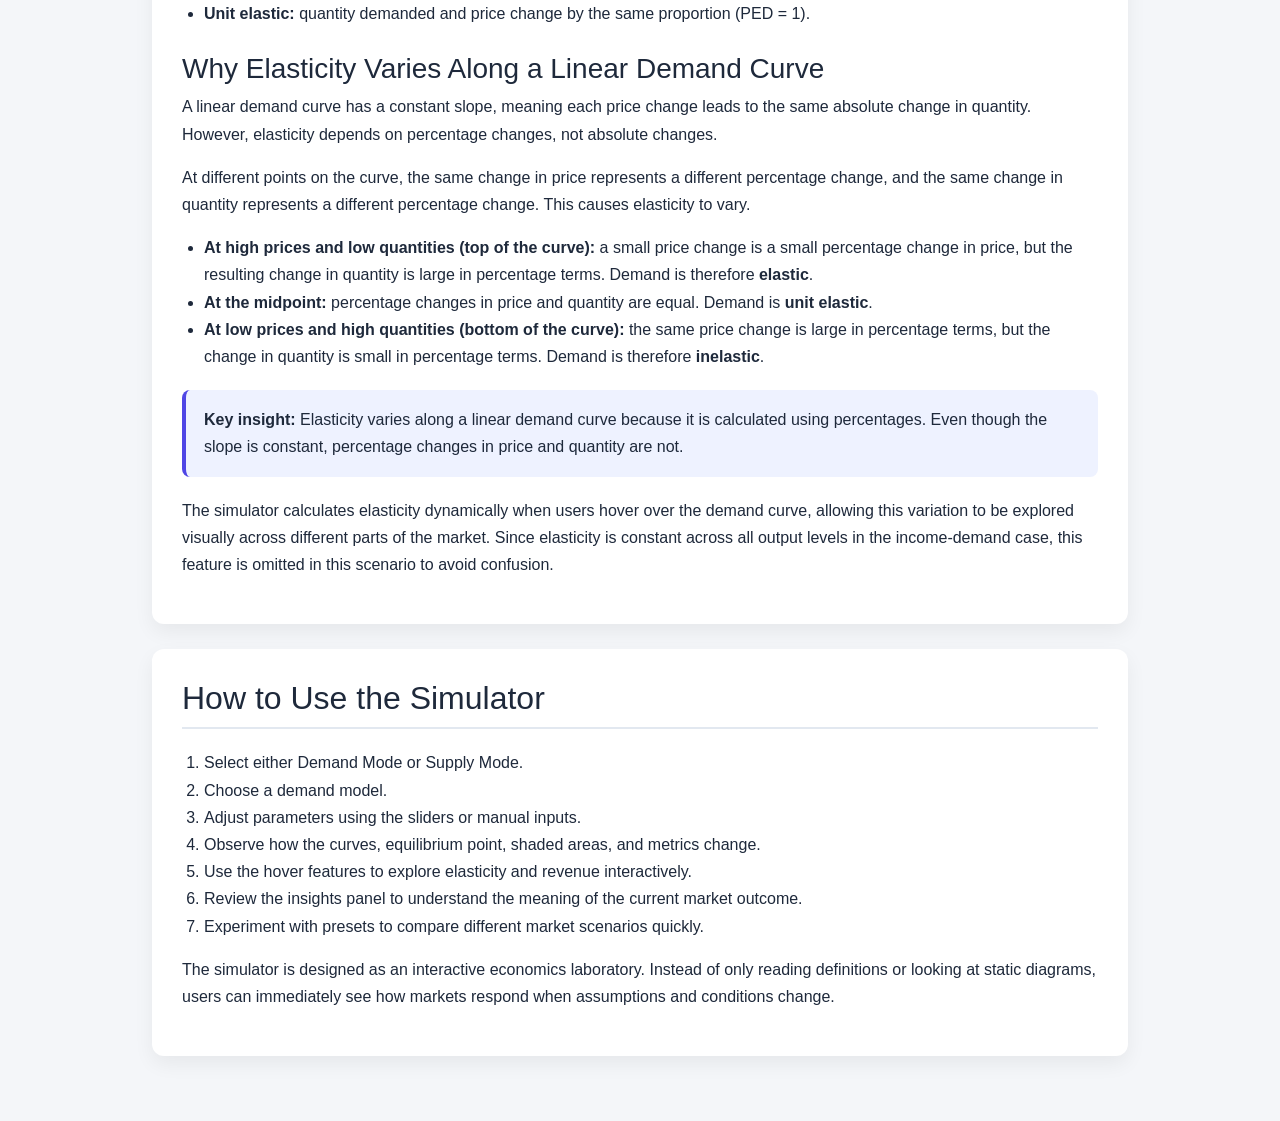
==== commit b914aef5: "Enhance Income-Based Demand Formulation In Theory Document" ====
--- a/theory.html
+++ b/theory.html
@@ -440,11 +440,11 @@
                 while
                 <strong>y</strong> represents consumption of all other goods. Together, they reflect how consumers
                 allocate their
-                income between this good and everything else they could purchase.
-            </p>
-
-            <p>
-                The resulting demand function is:
+                income between this good and everything else they could purchase subject to a budget constraint.
+            </p>
+
+            <p>
+                When the consumer maximises his utility, the resulting demand function is:
             </p>
 
             <p class="equation">
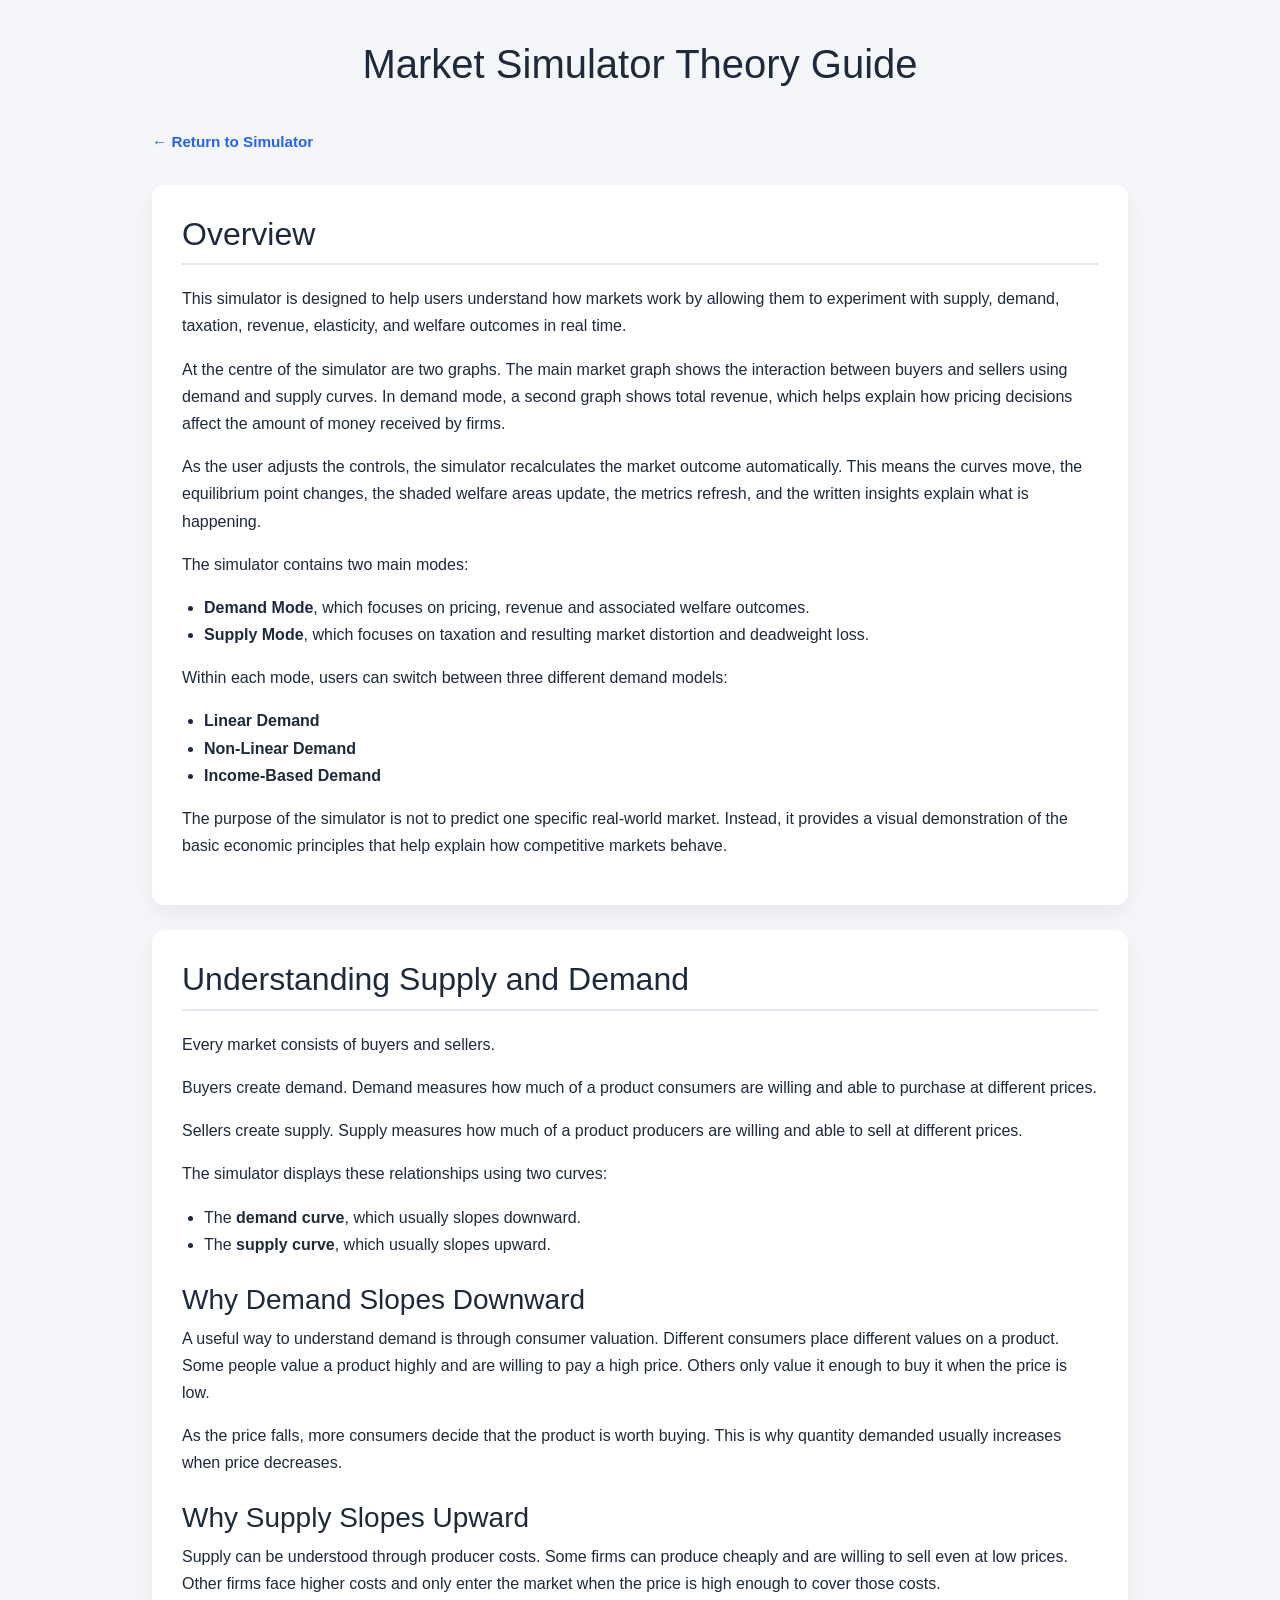
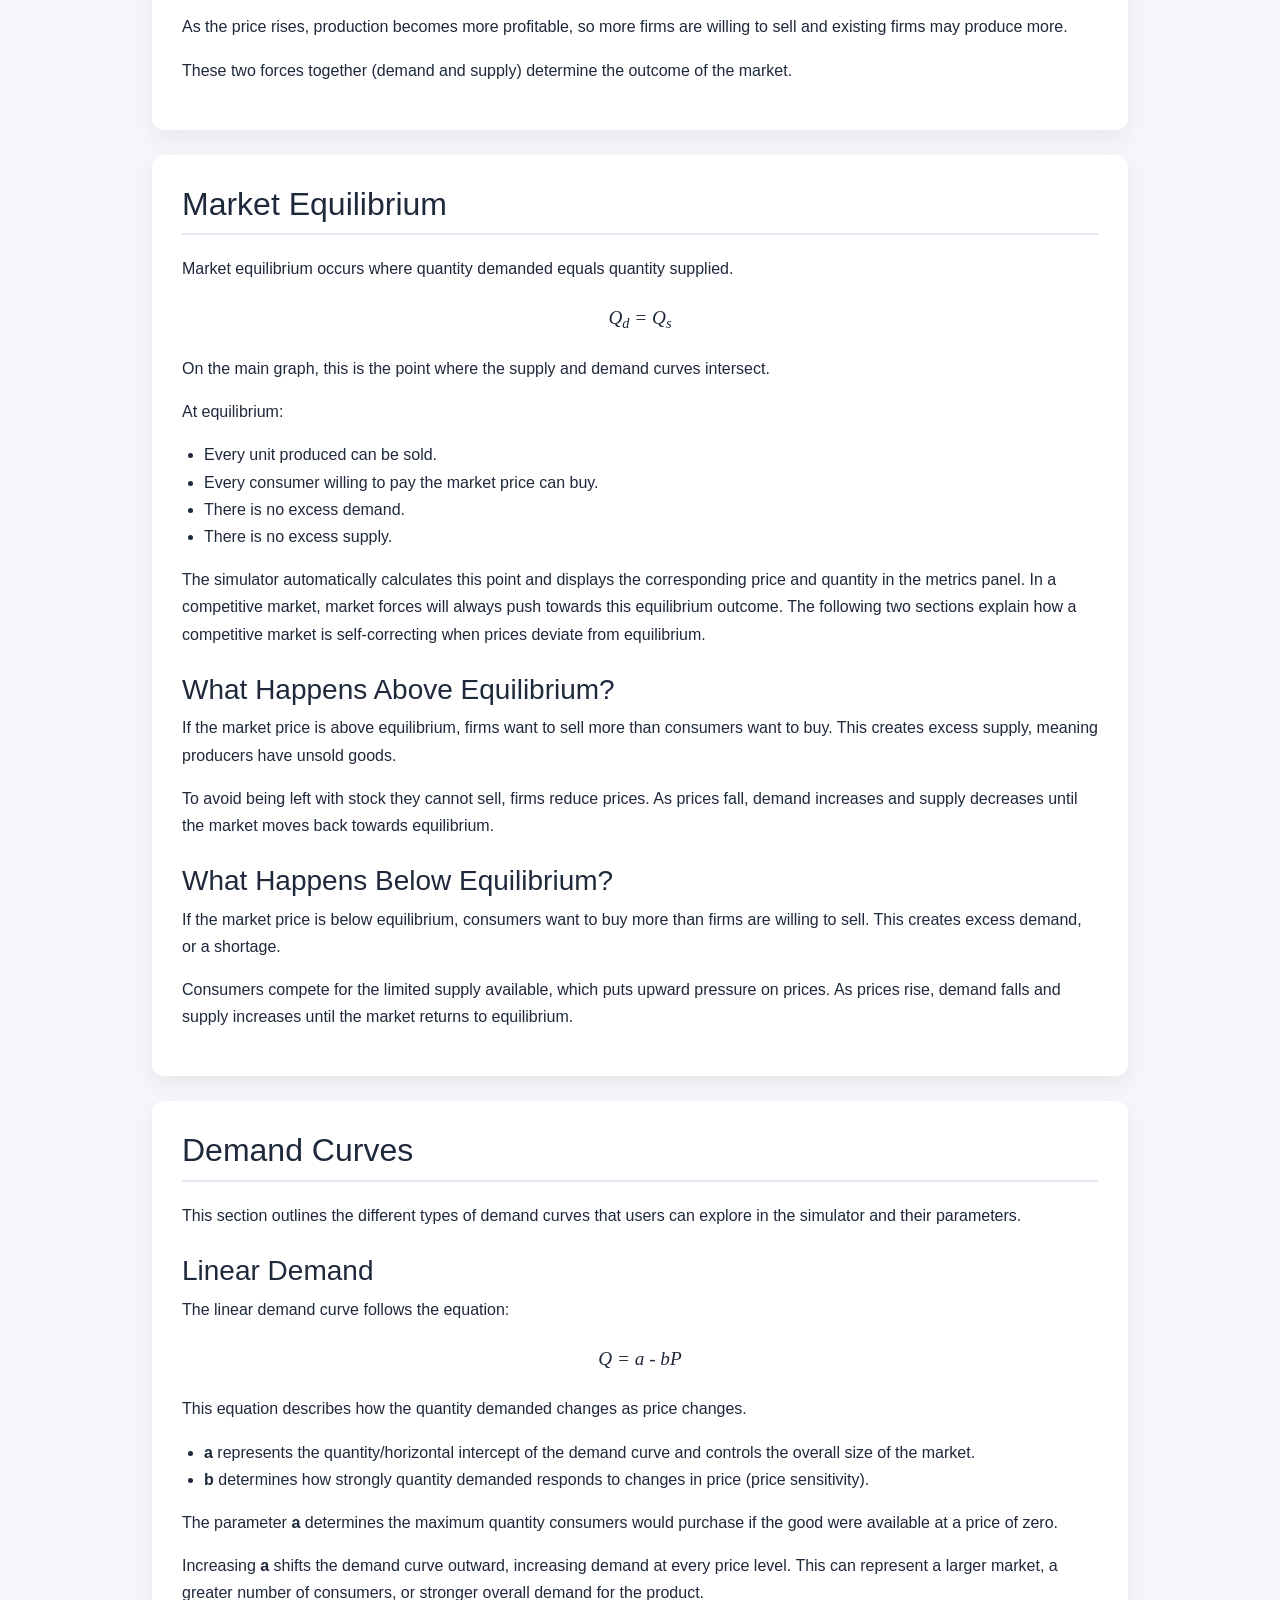
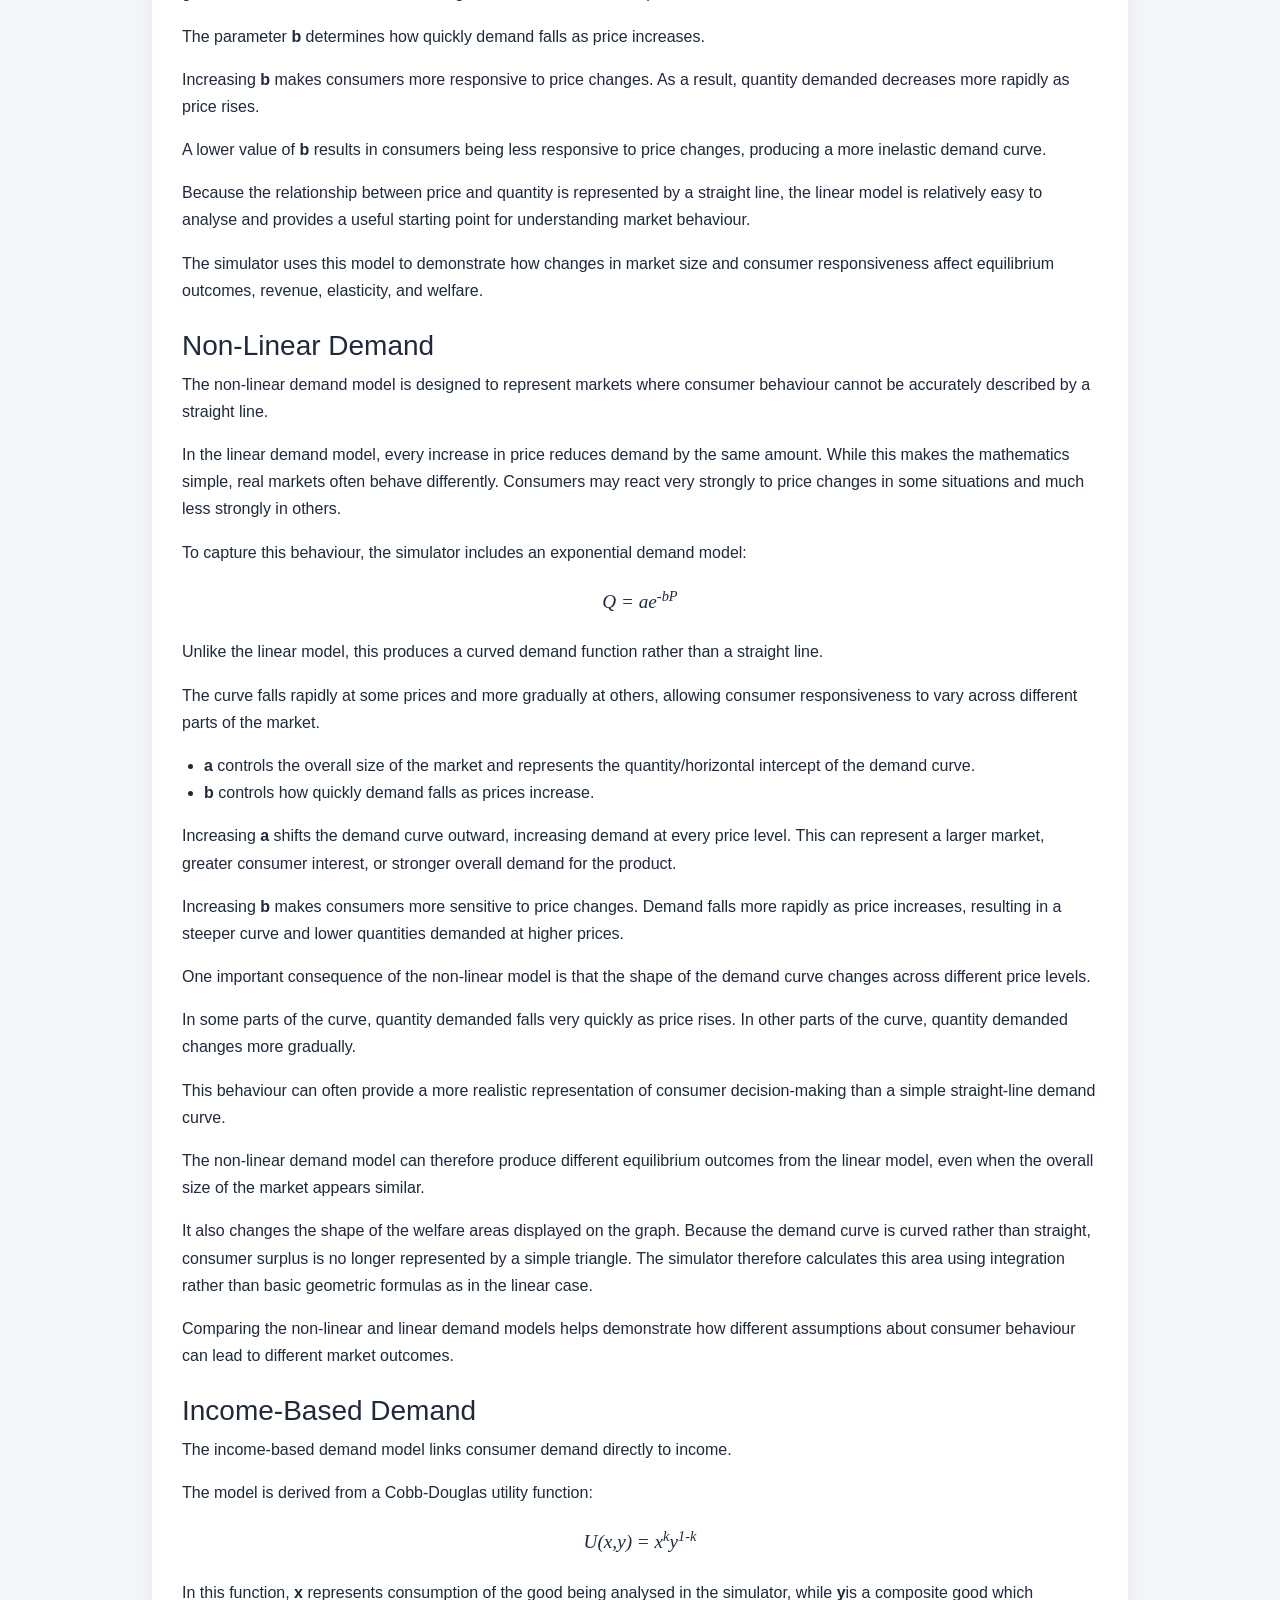
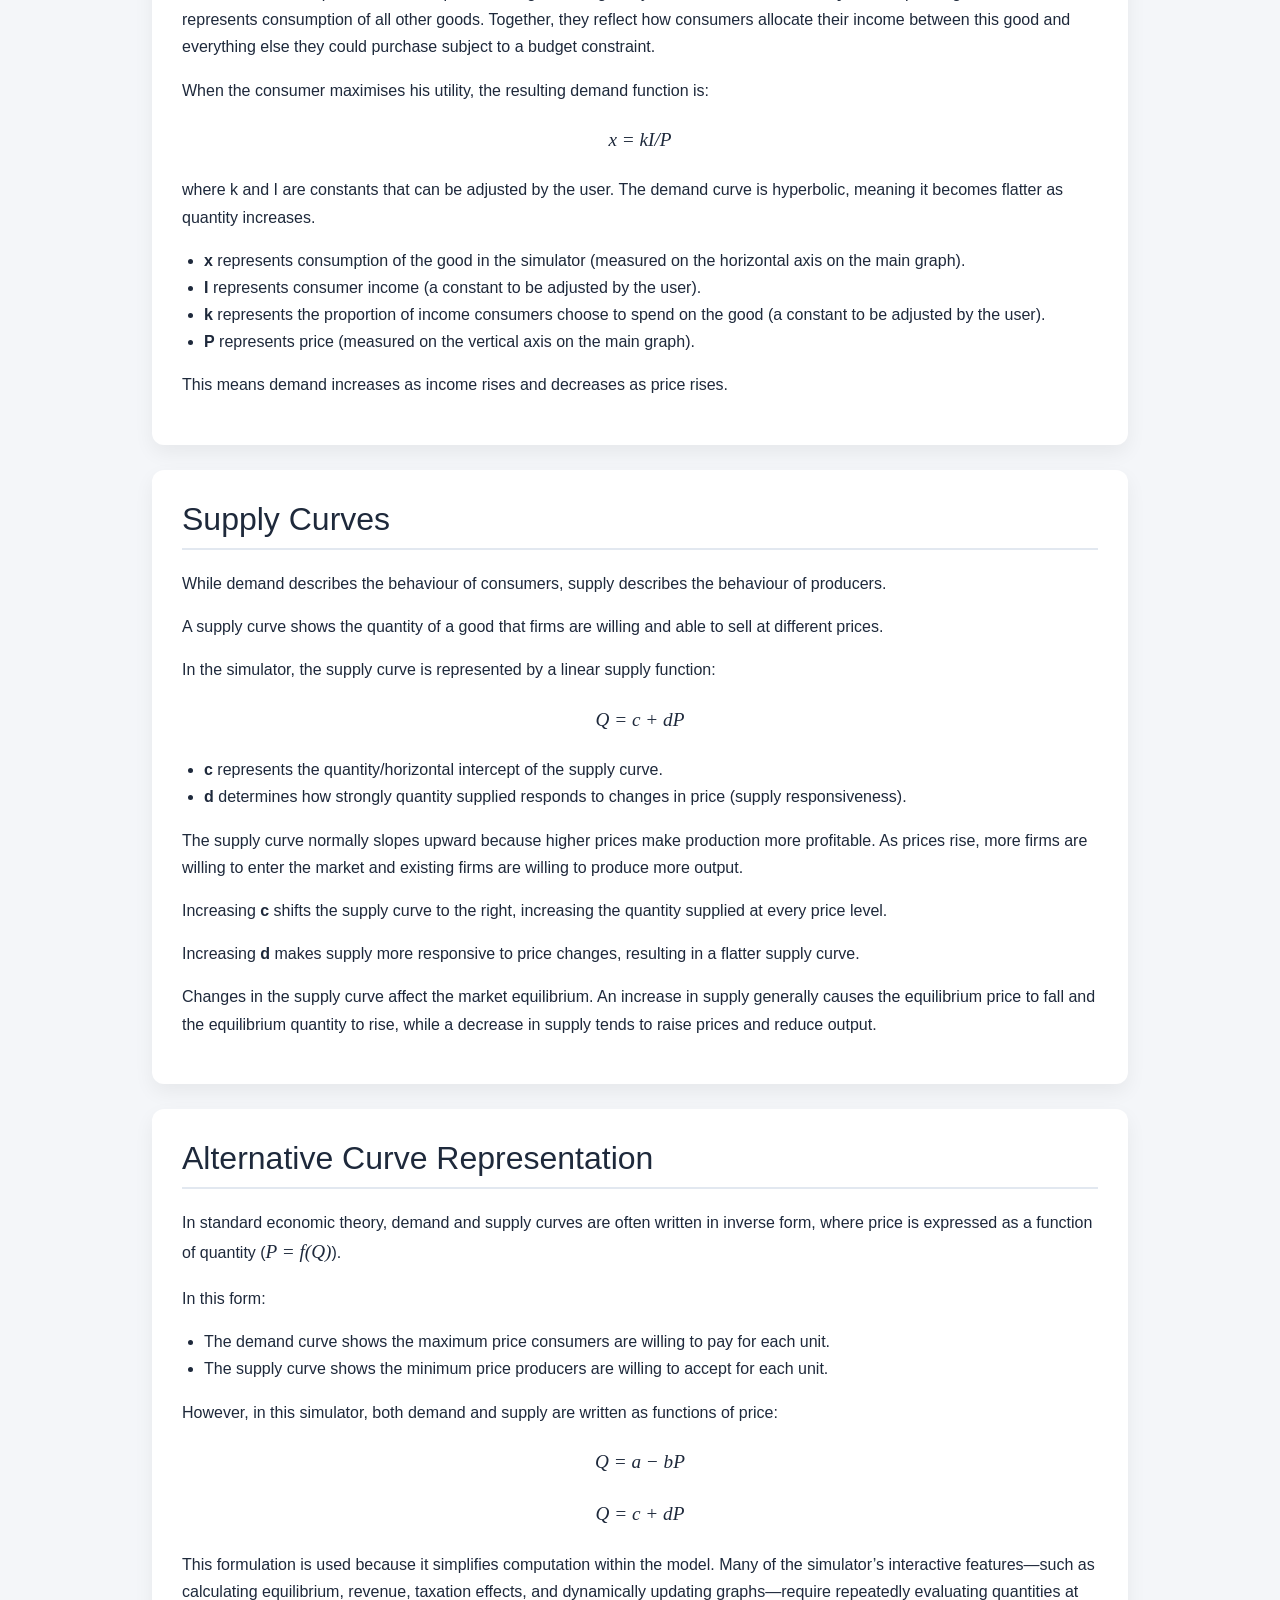
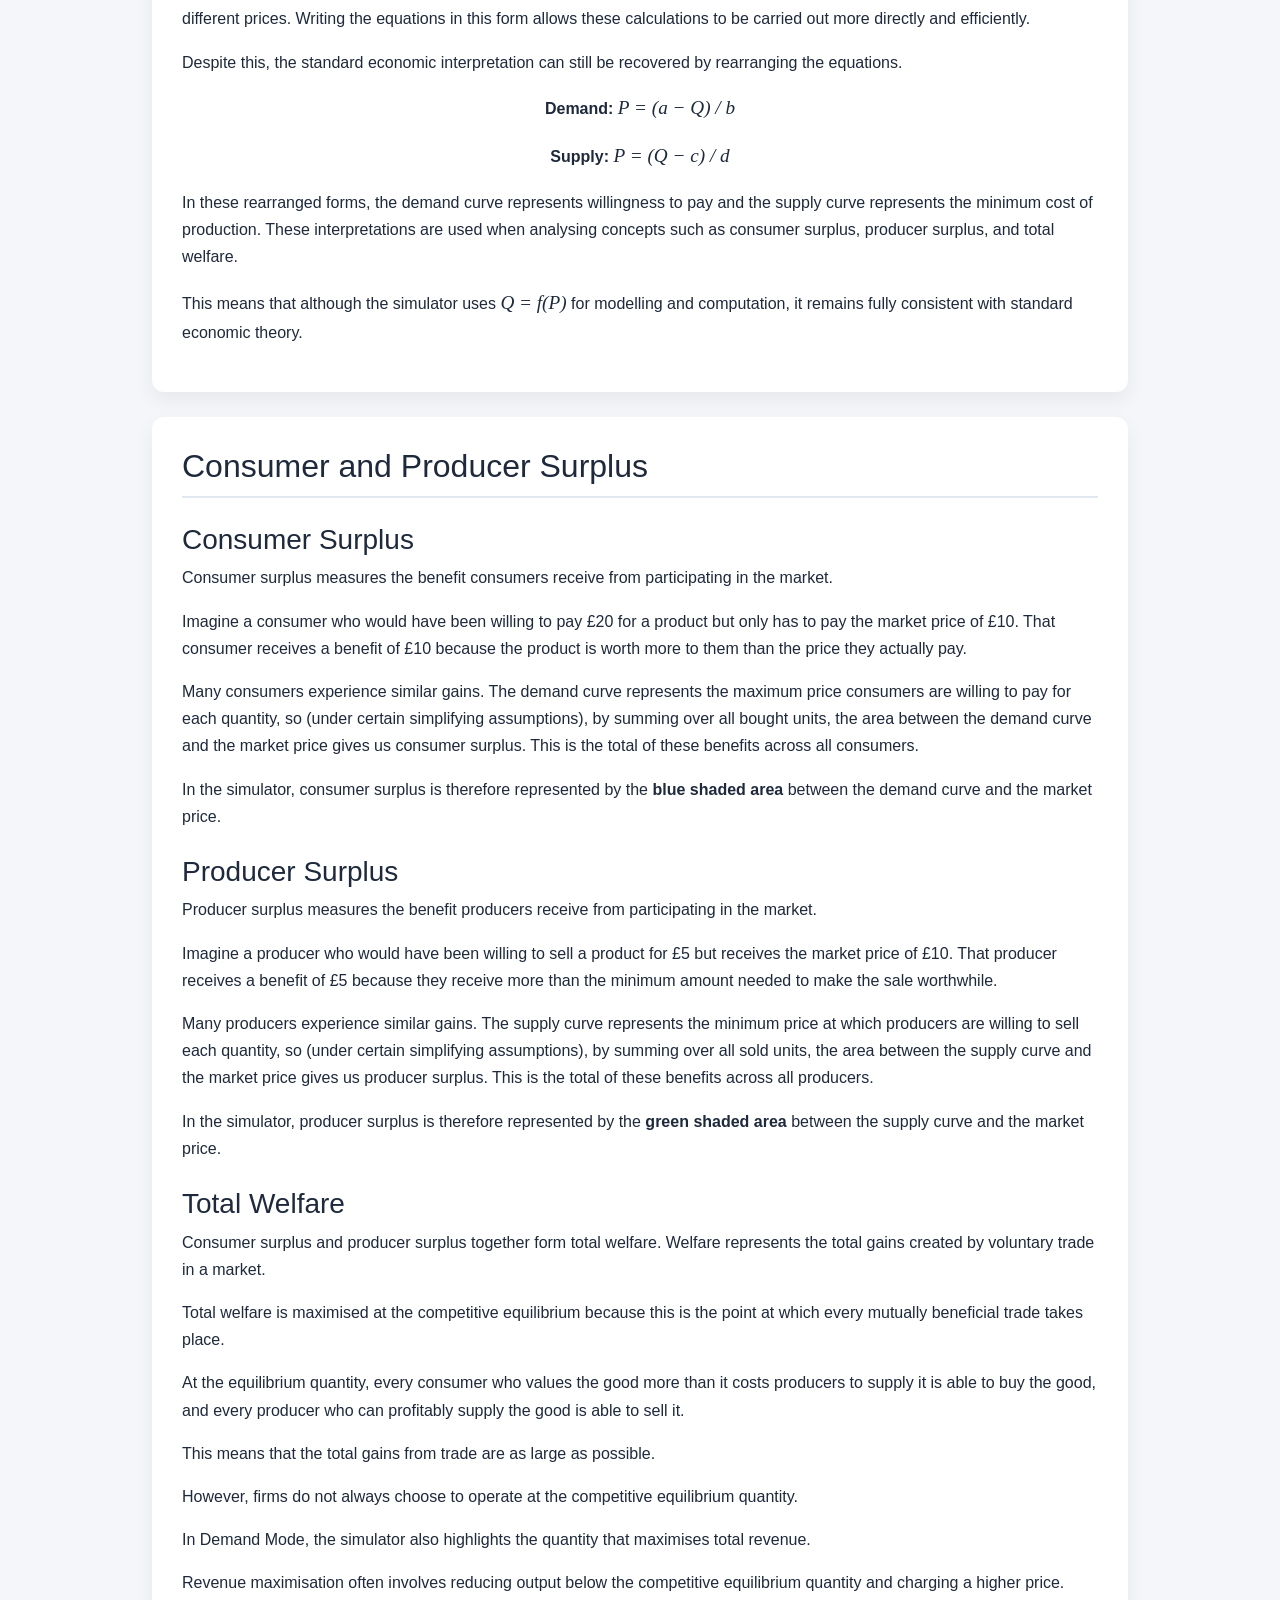
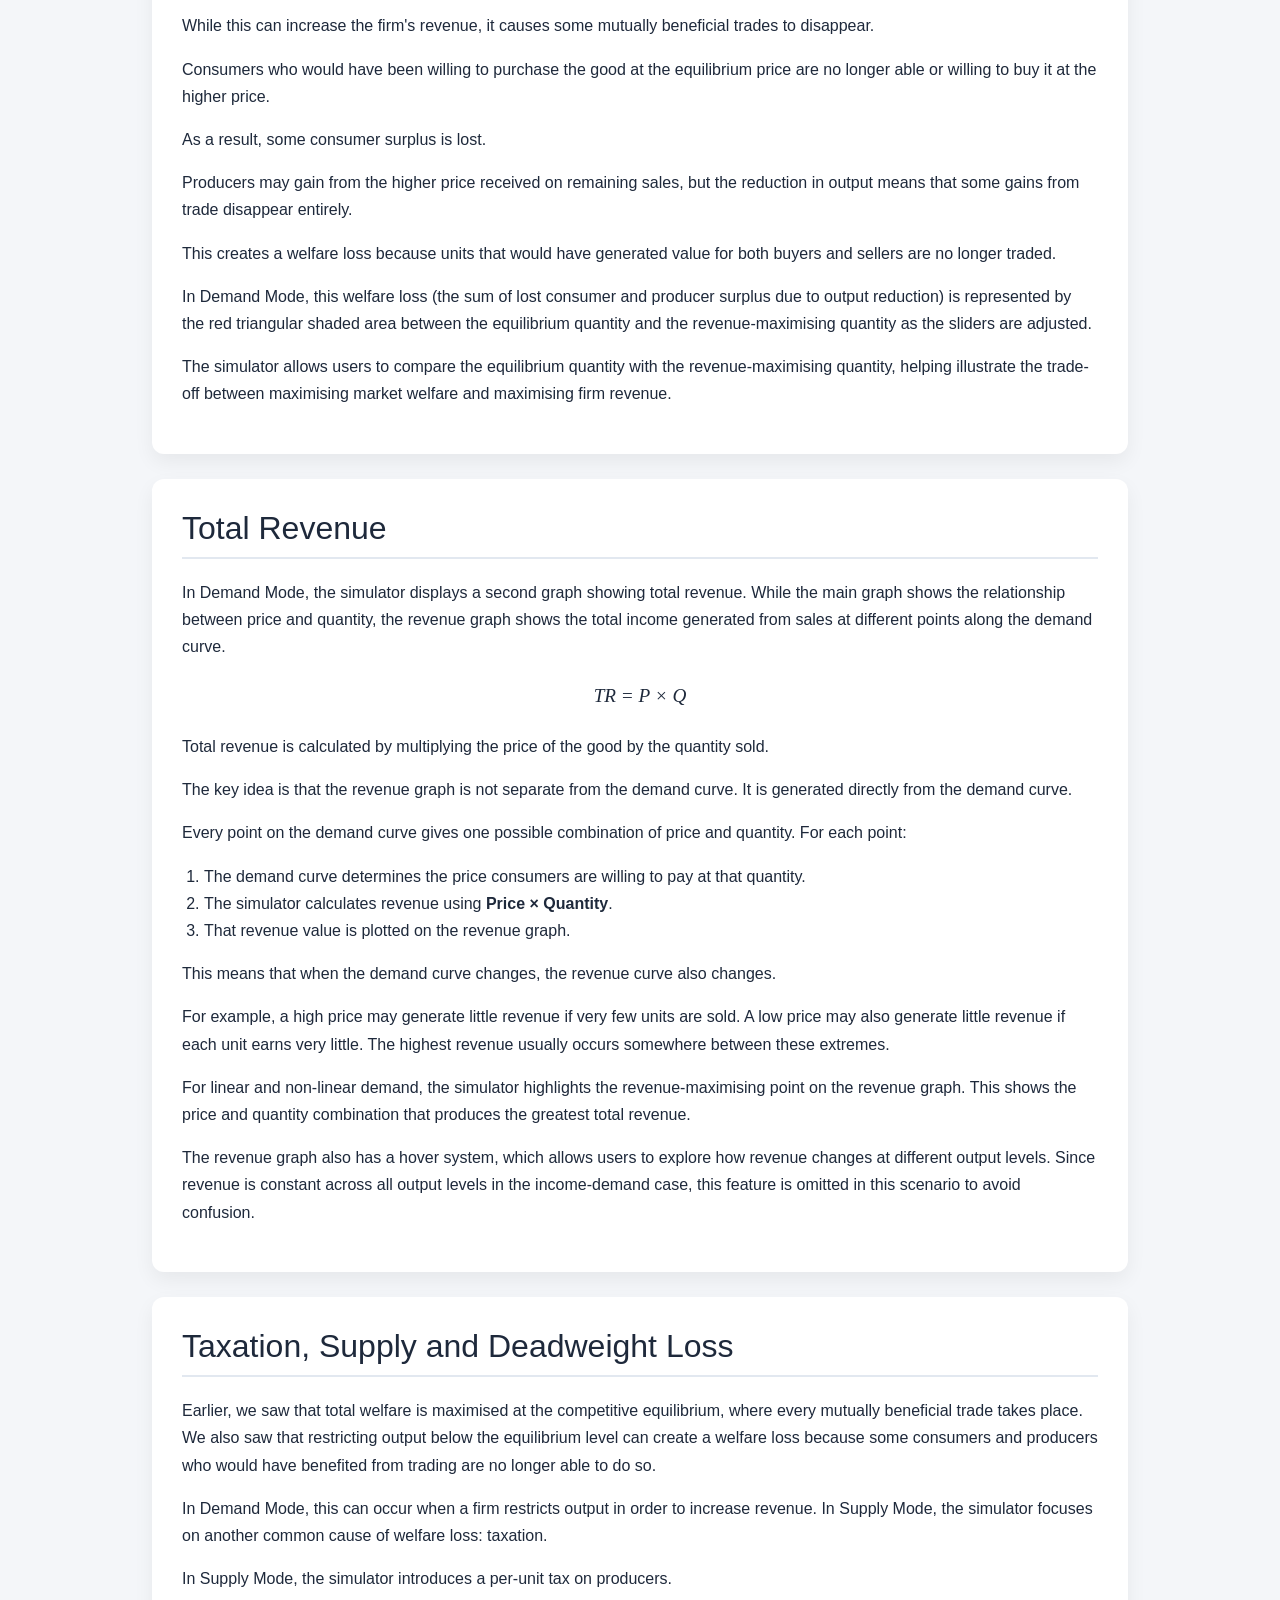
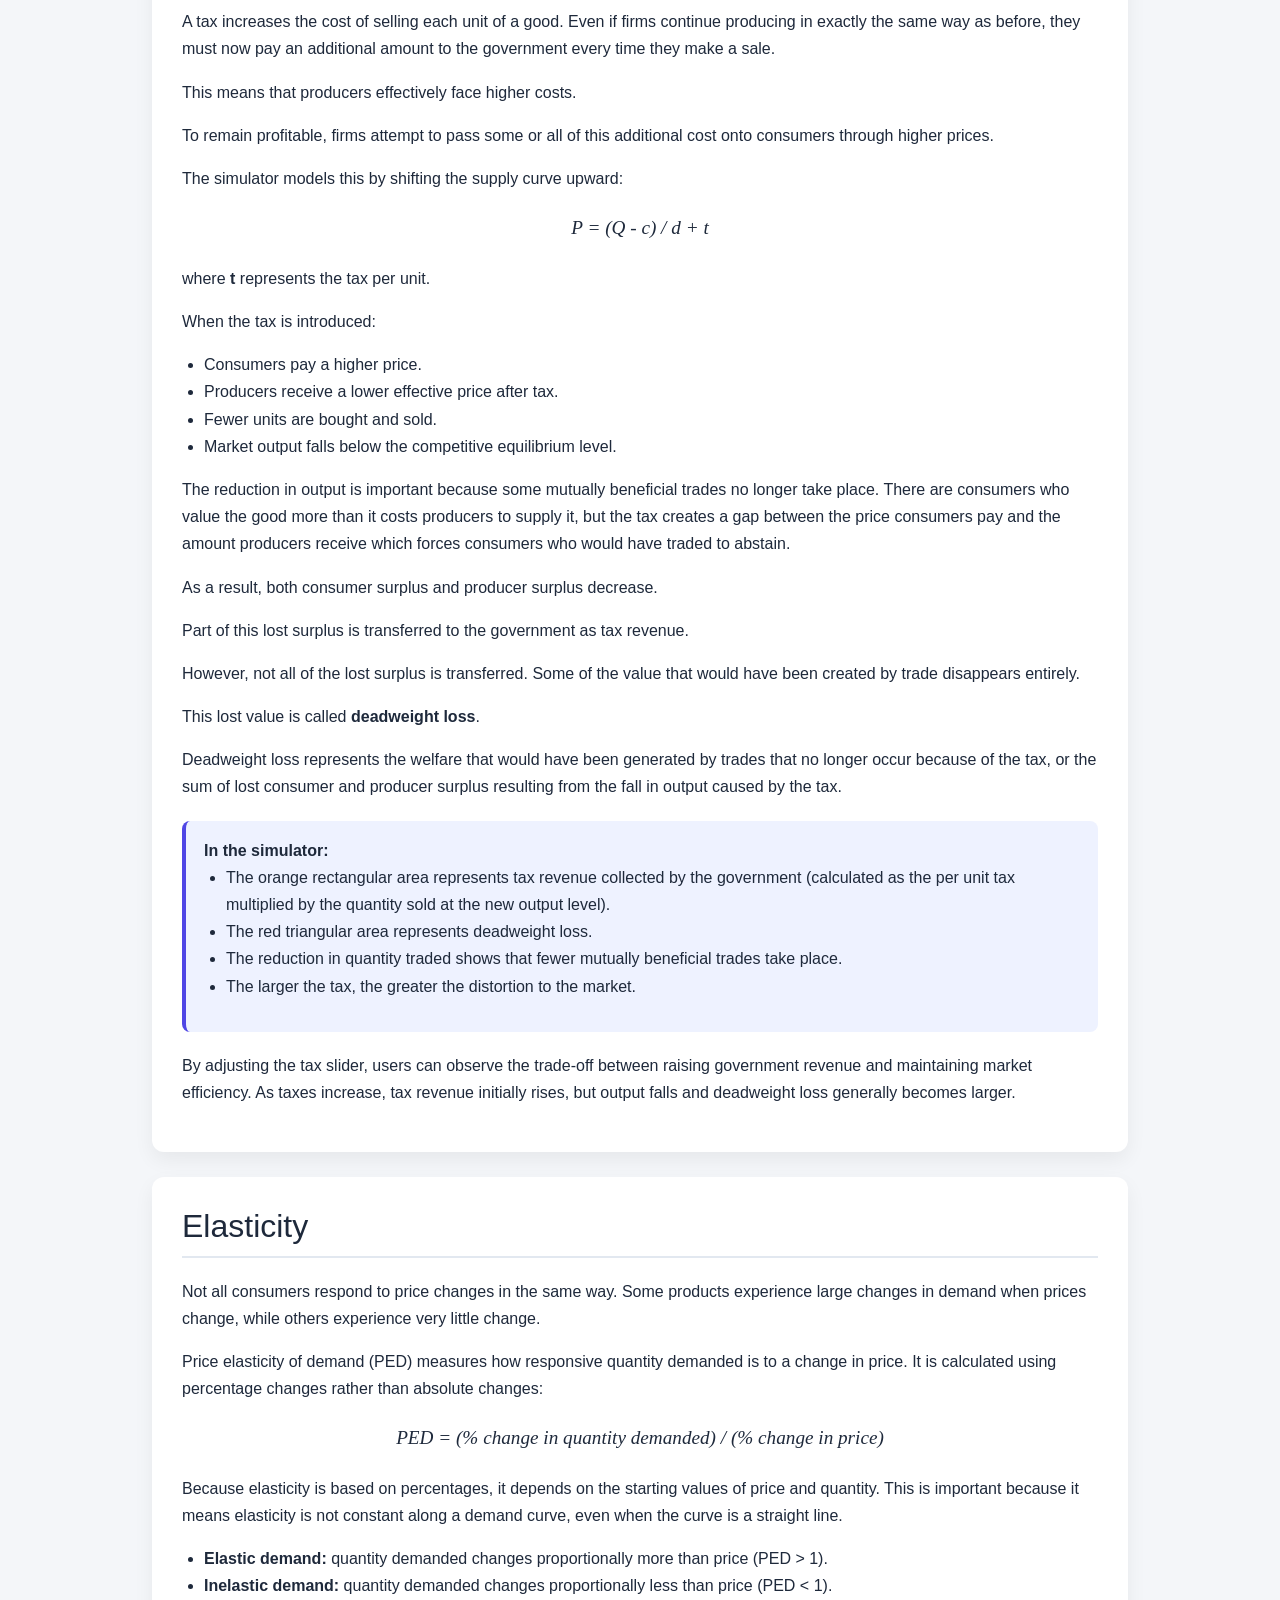
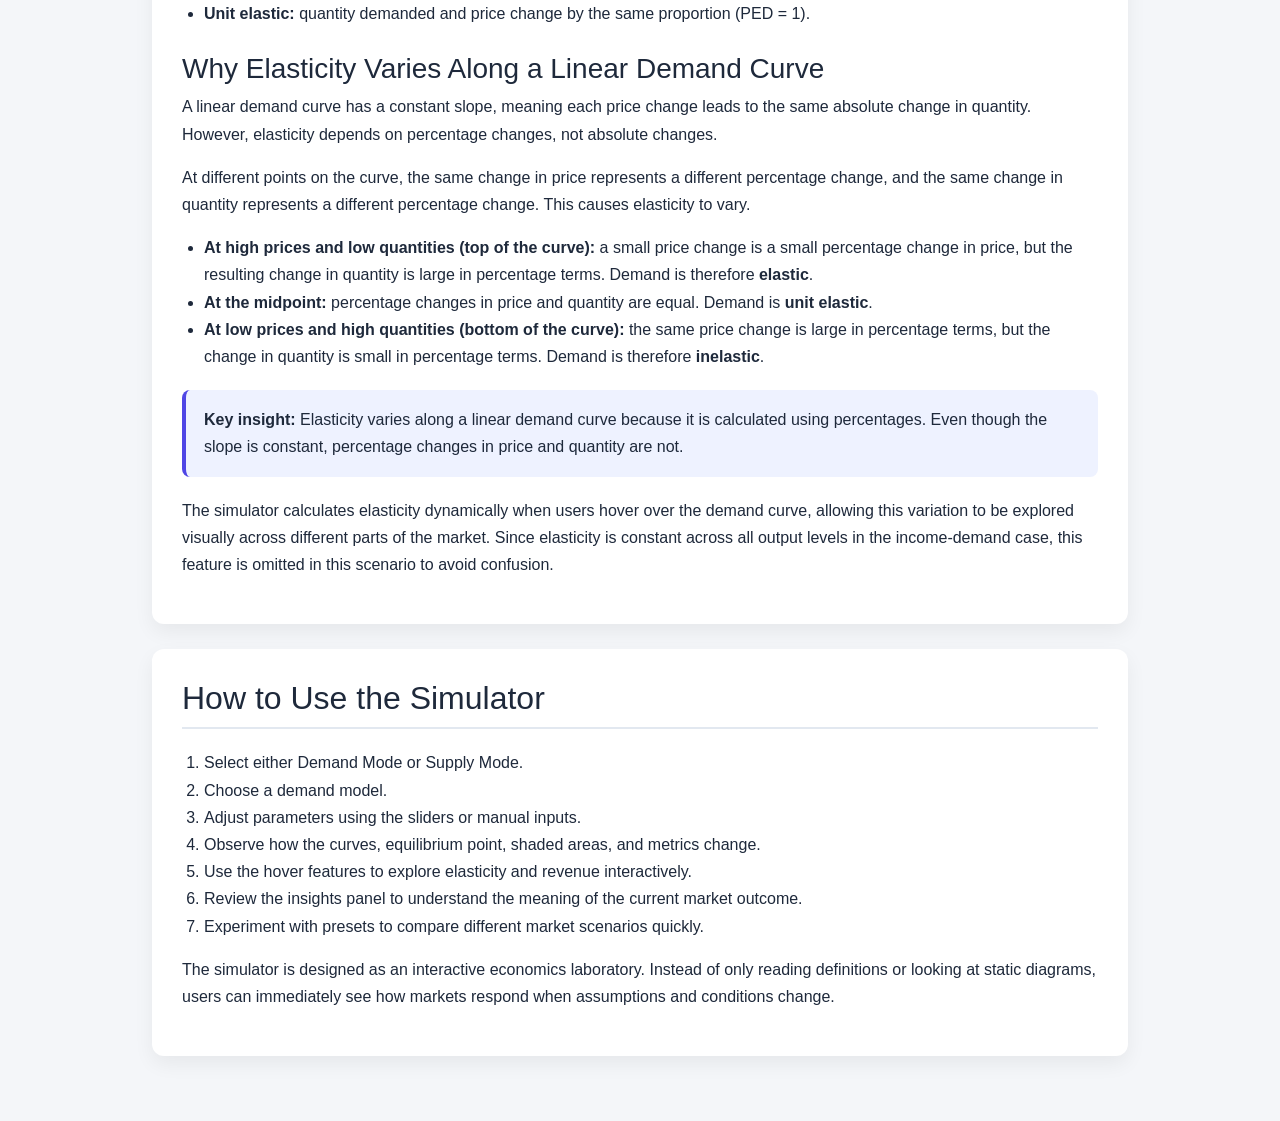
==== commit 864e69b8: "Further Modifications to Theory Document" ====
--- a/theory.html
+++ b/theory.html
@@ -438,7 +438,7 @@
             <p>
                 In this function, <strong>x</strong> represents consumption of the good being analysed in the simulator,
                 while
-                <strong>y</strong> represents consumption of all other goods. Together, they reflect how consumers
+                <strong>y</strong>is a composite good which represents consumption of all other goods. Together, they reflect how consumers
                 allocate their
                 income between this good and everything else they could purchase subject to a budget constraint.
             </p>
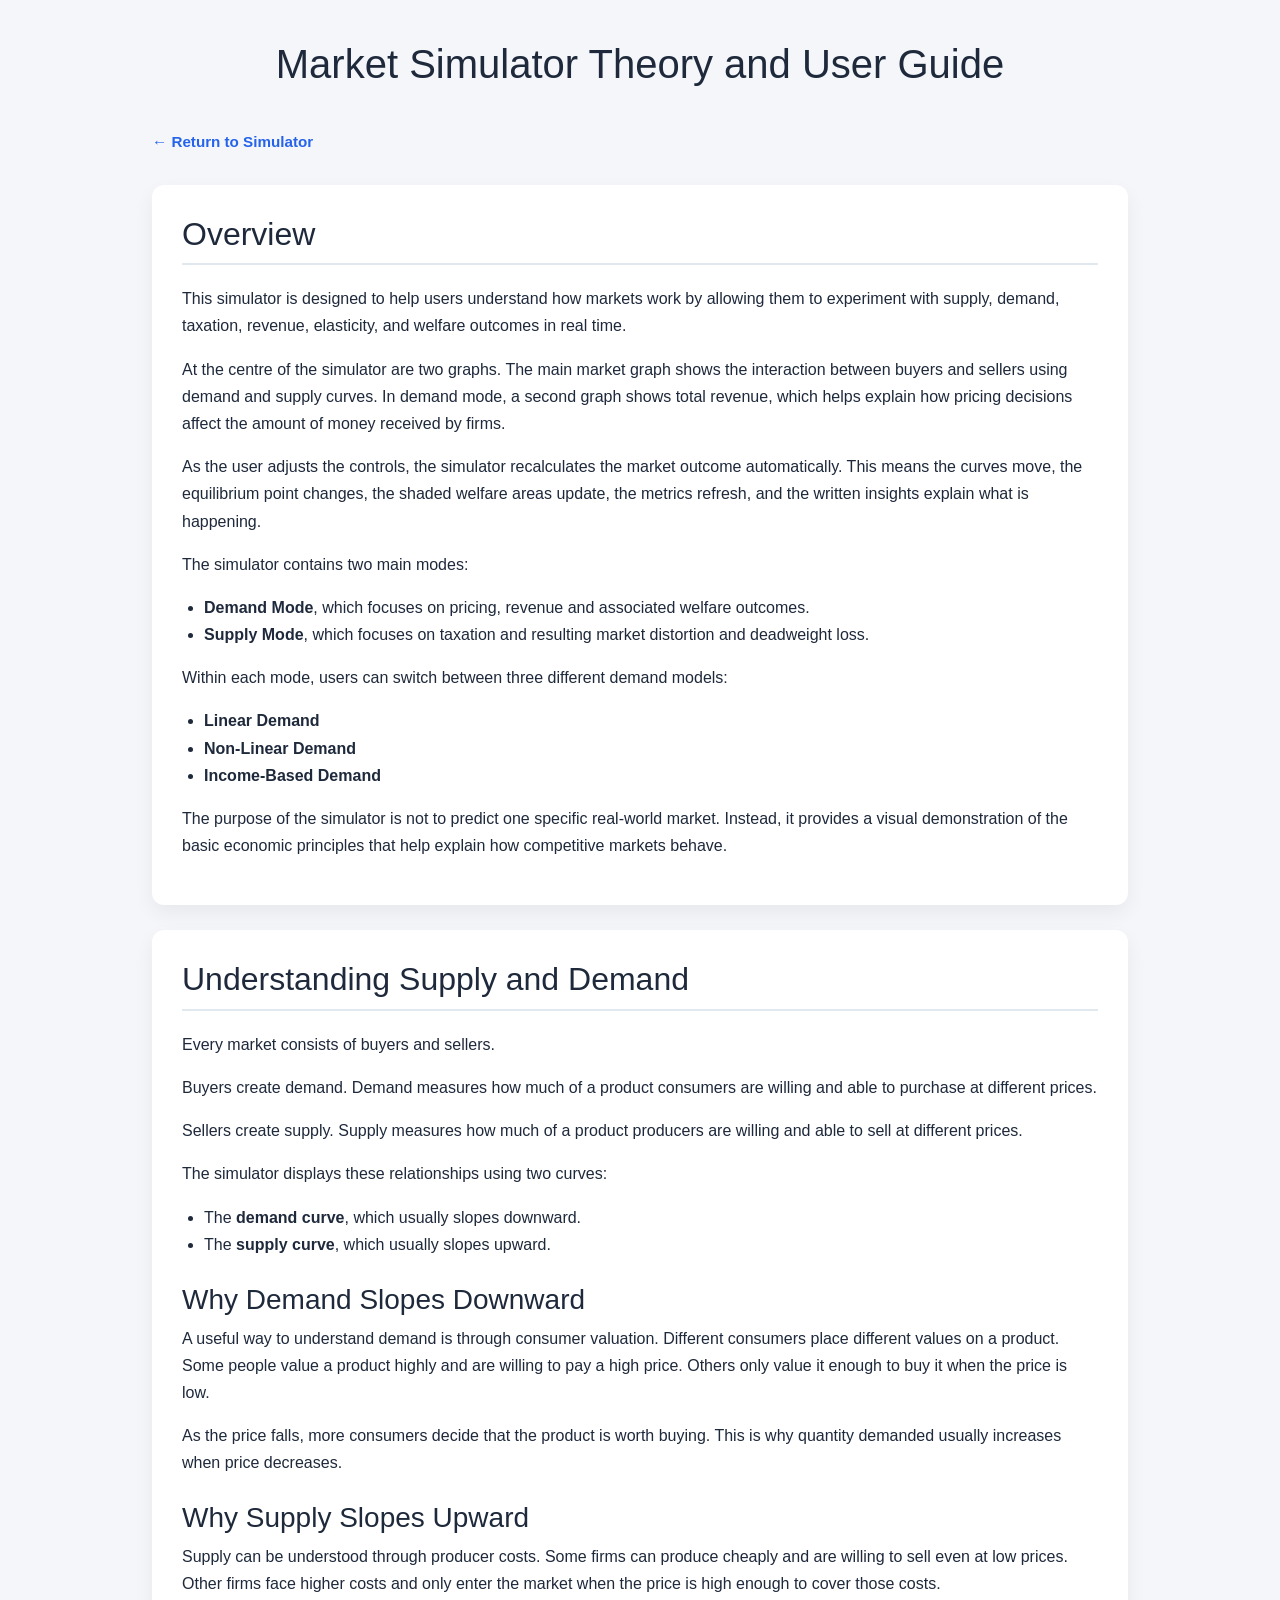
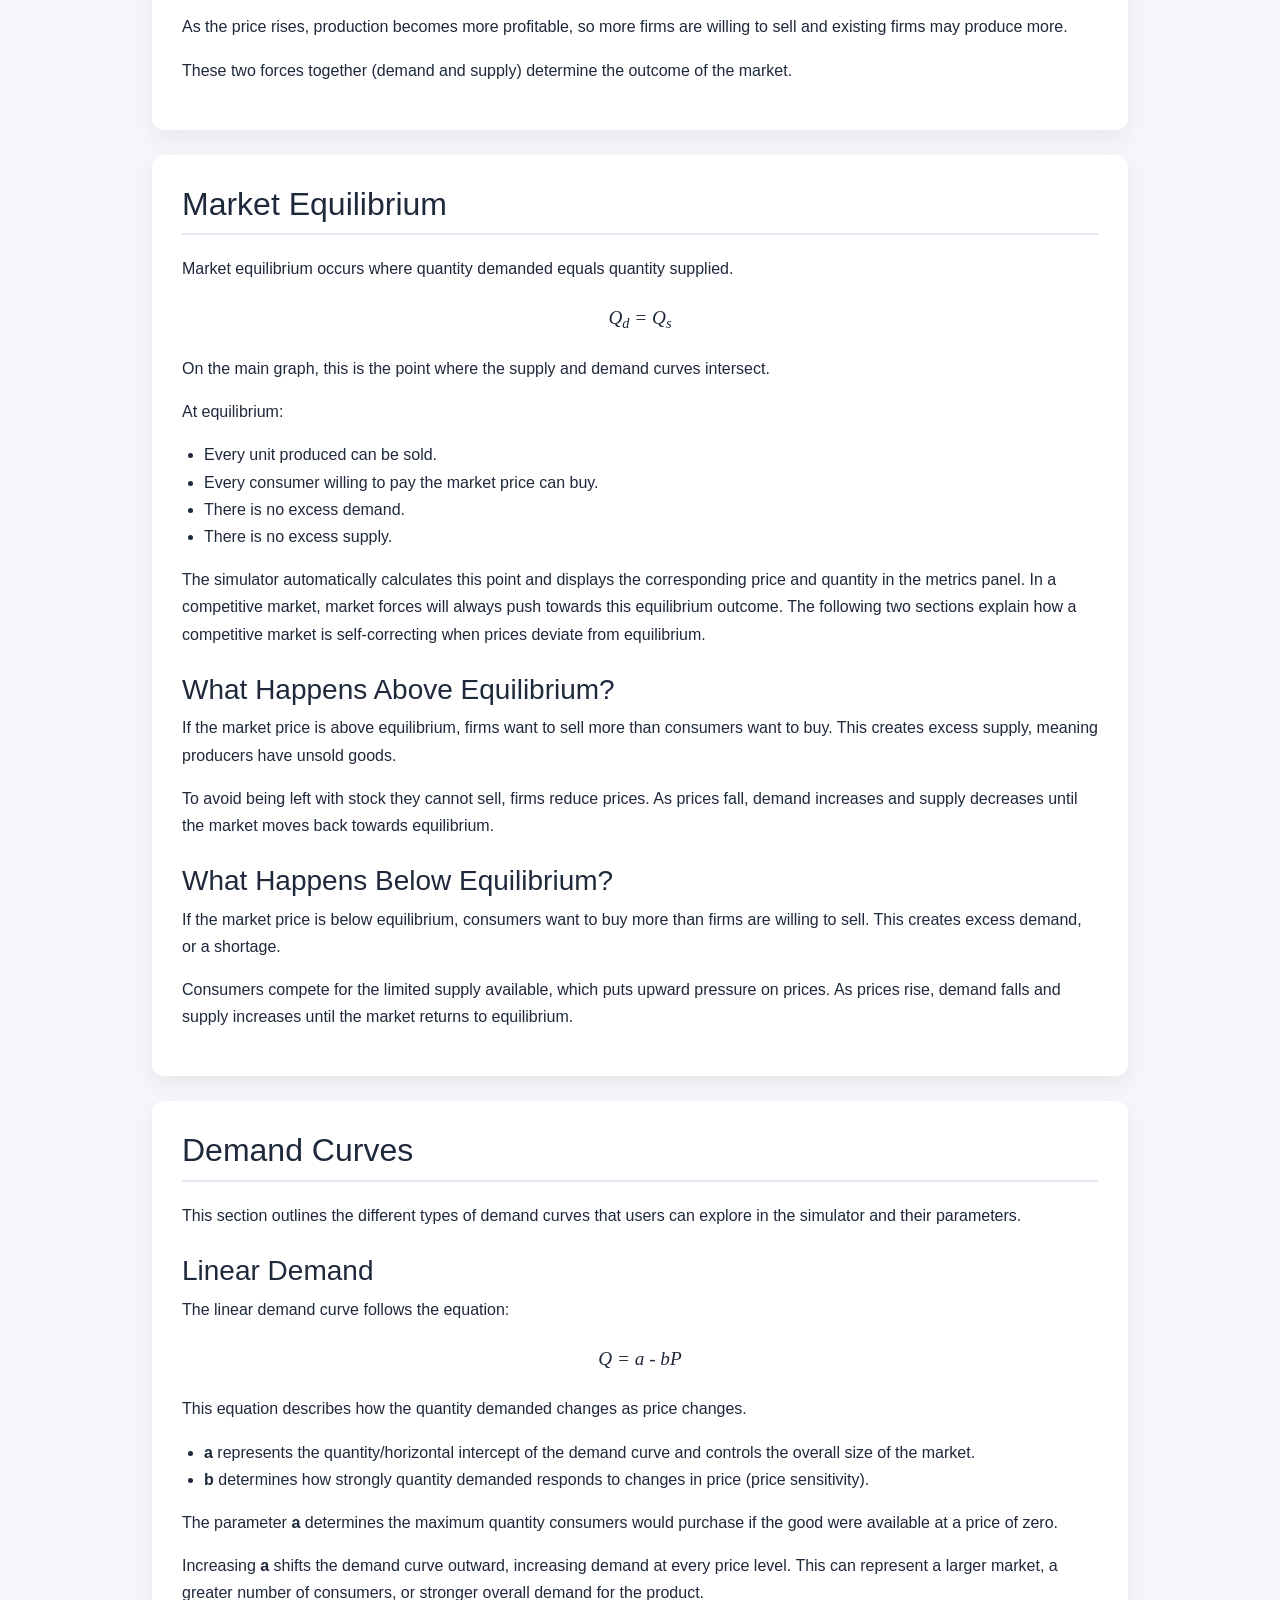
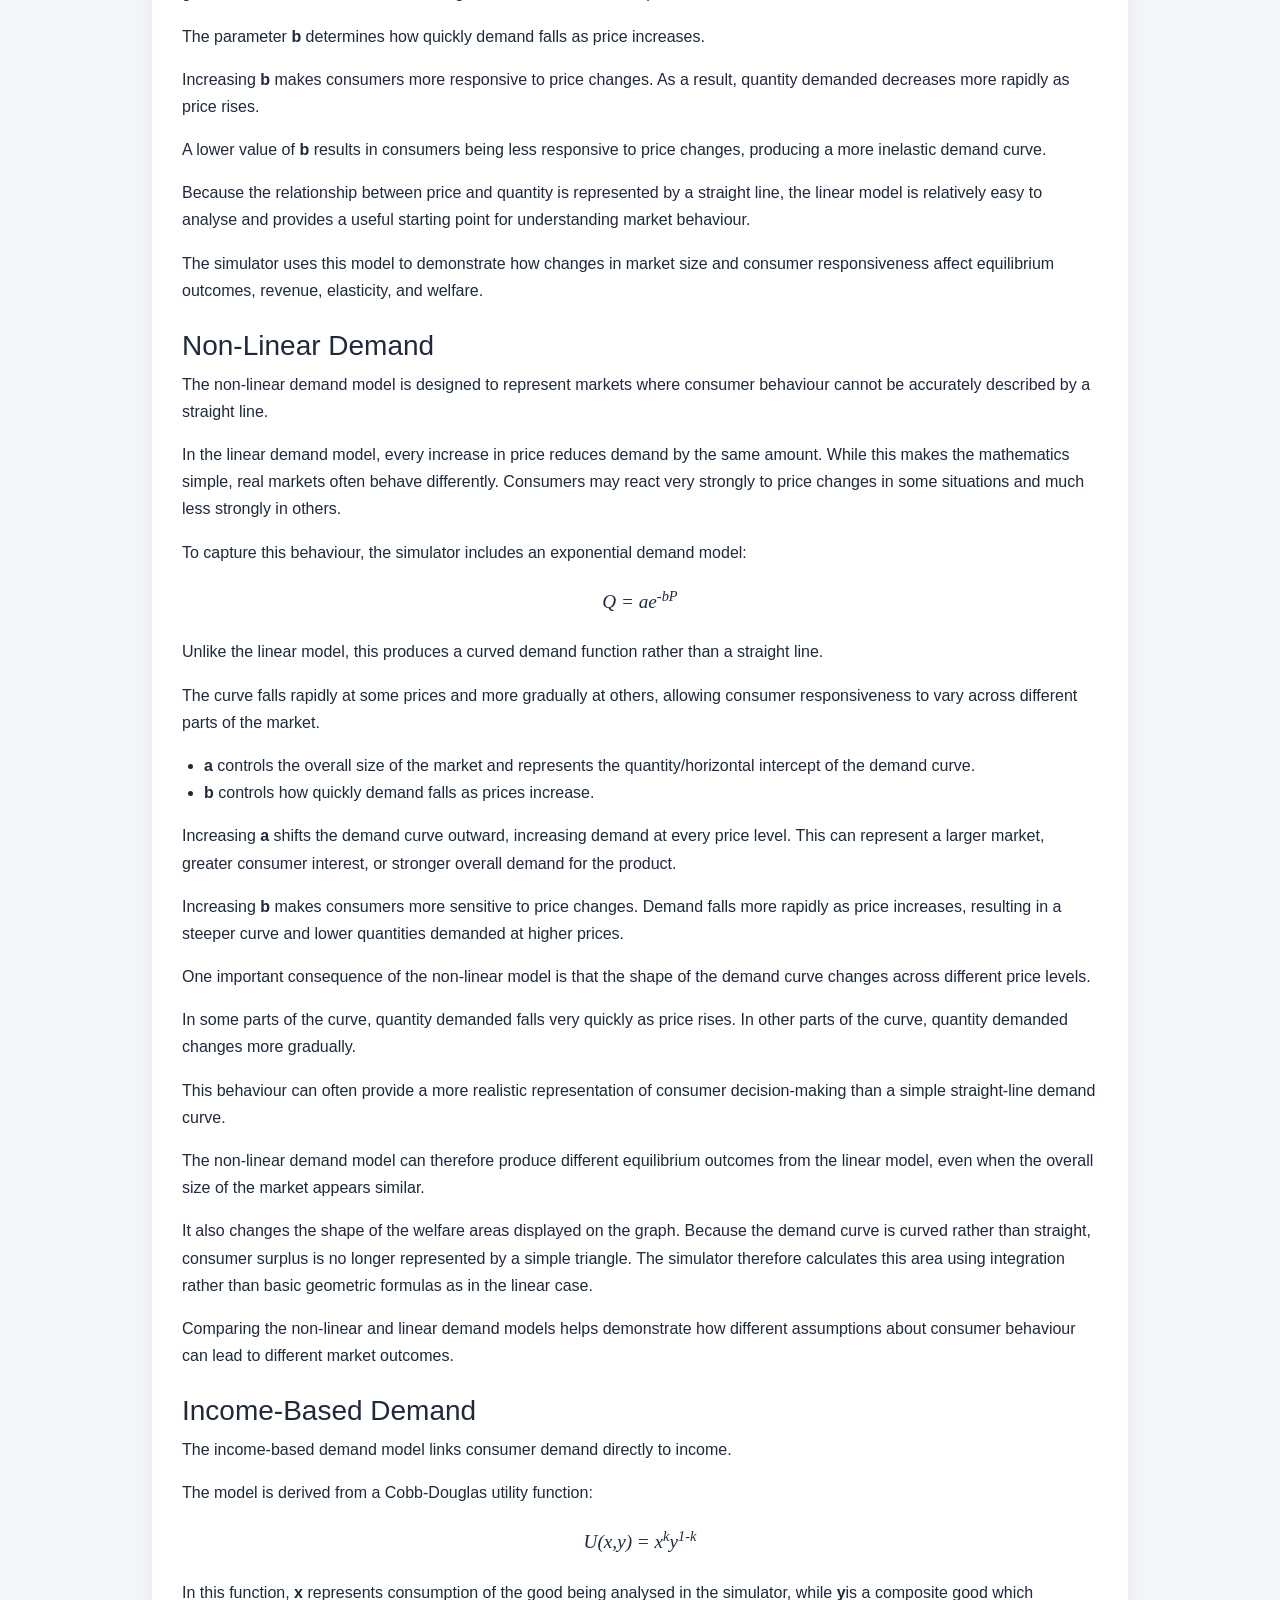
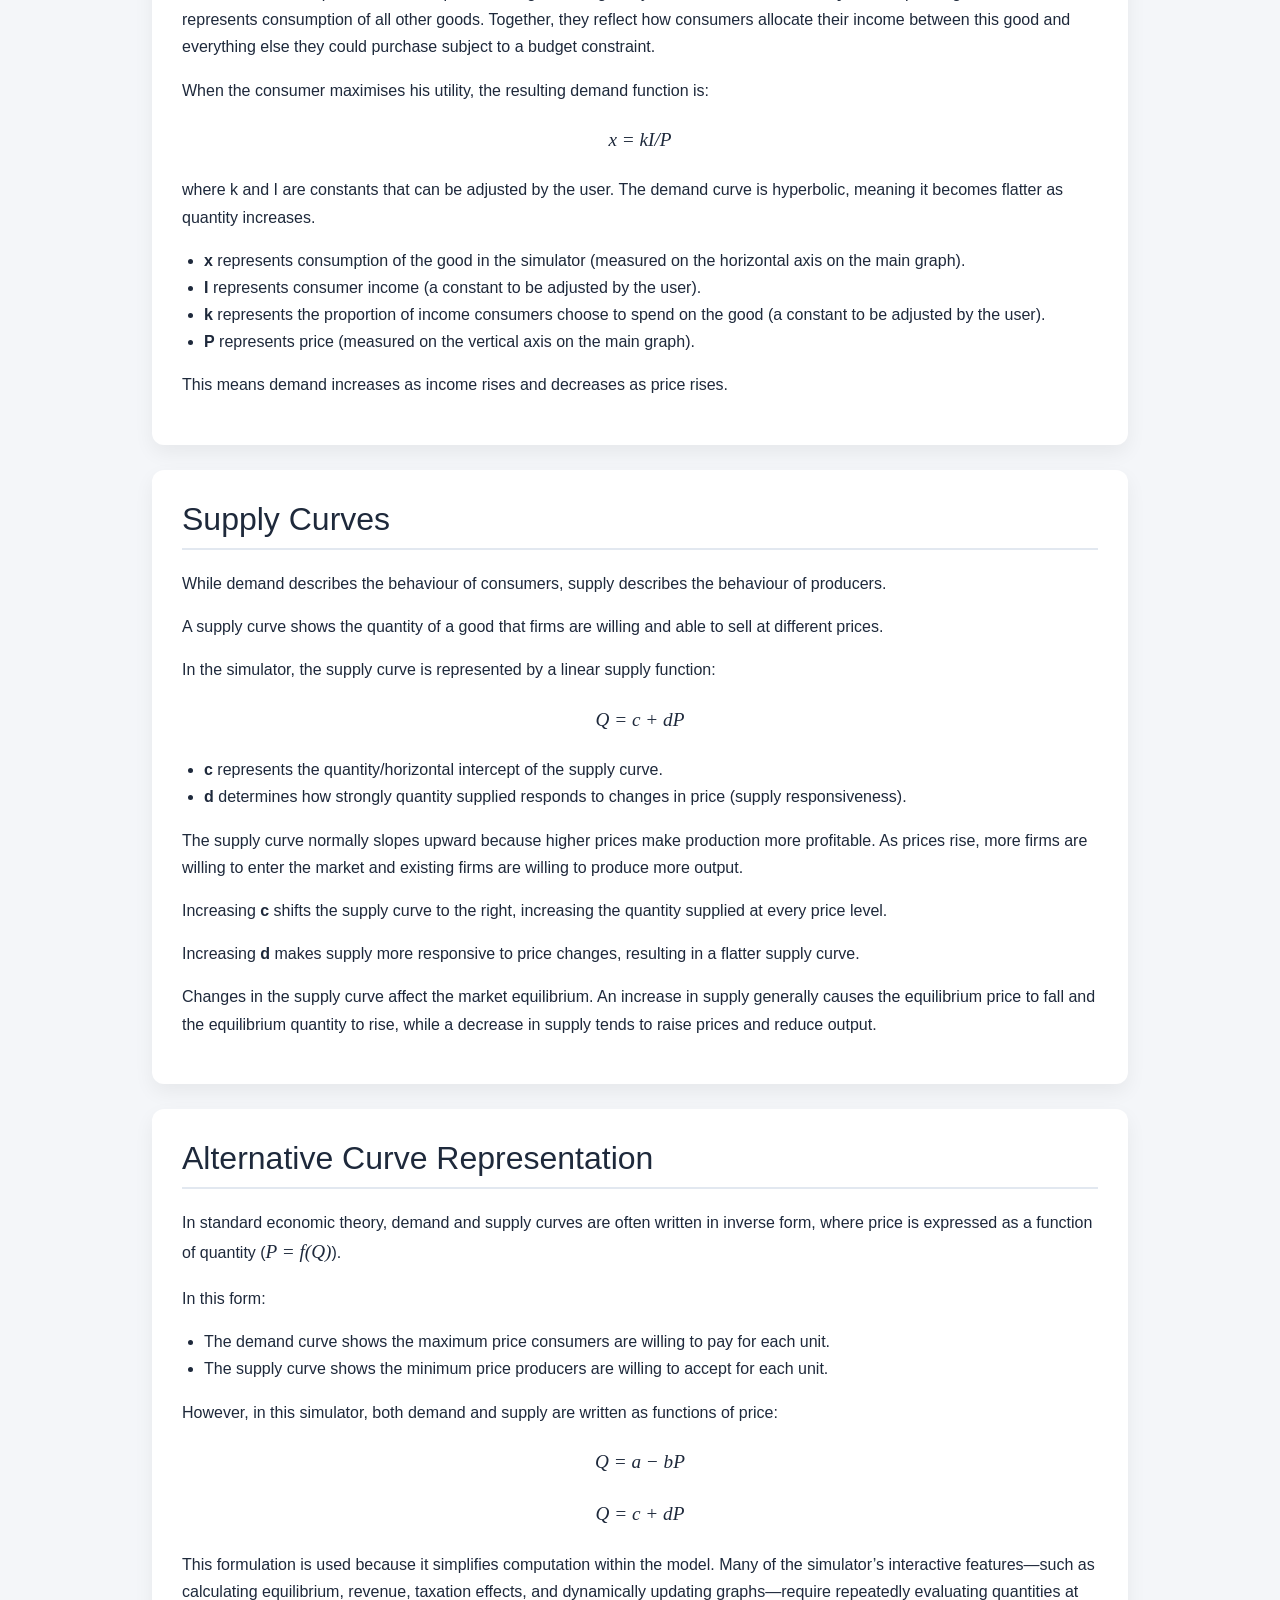
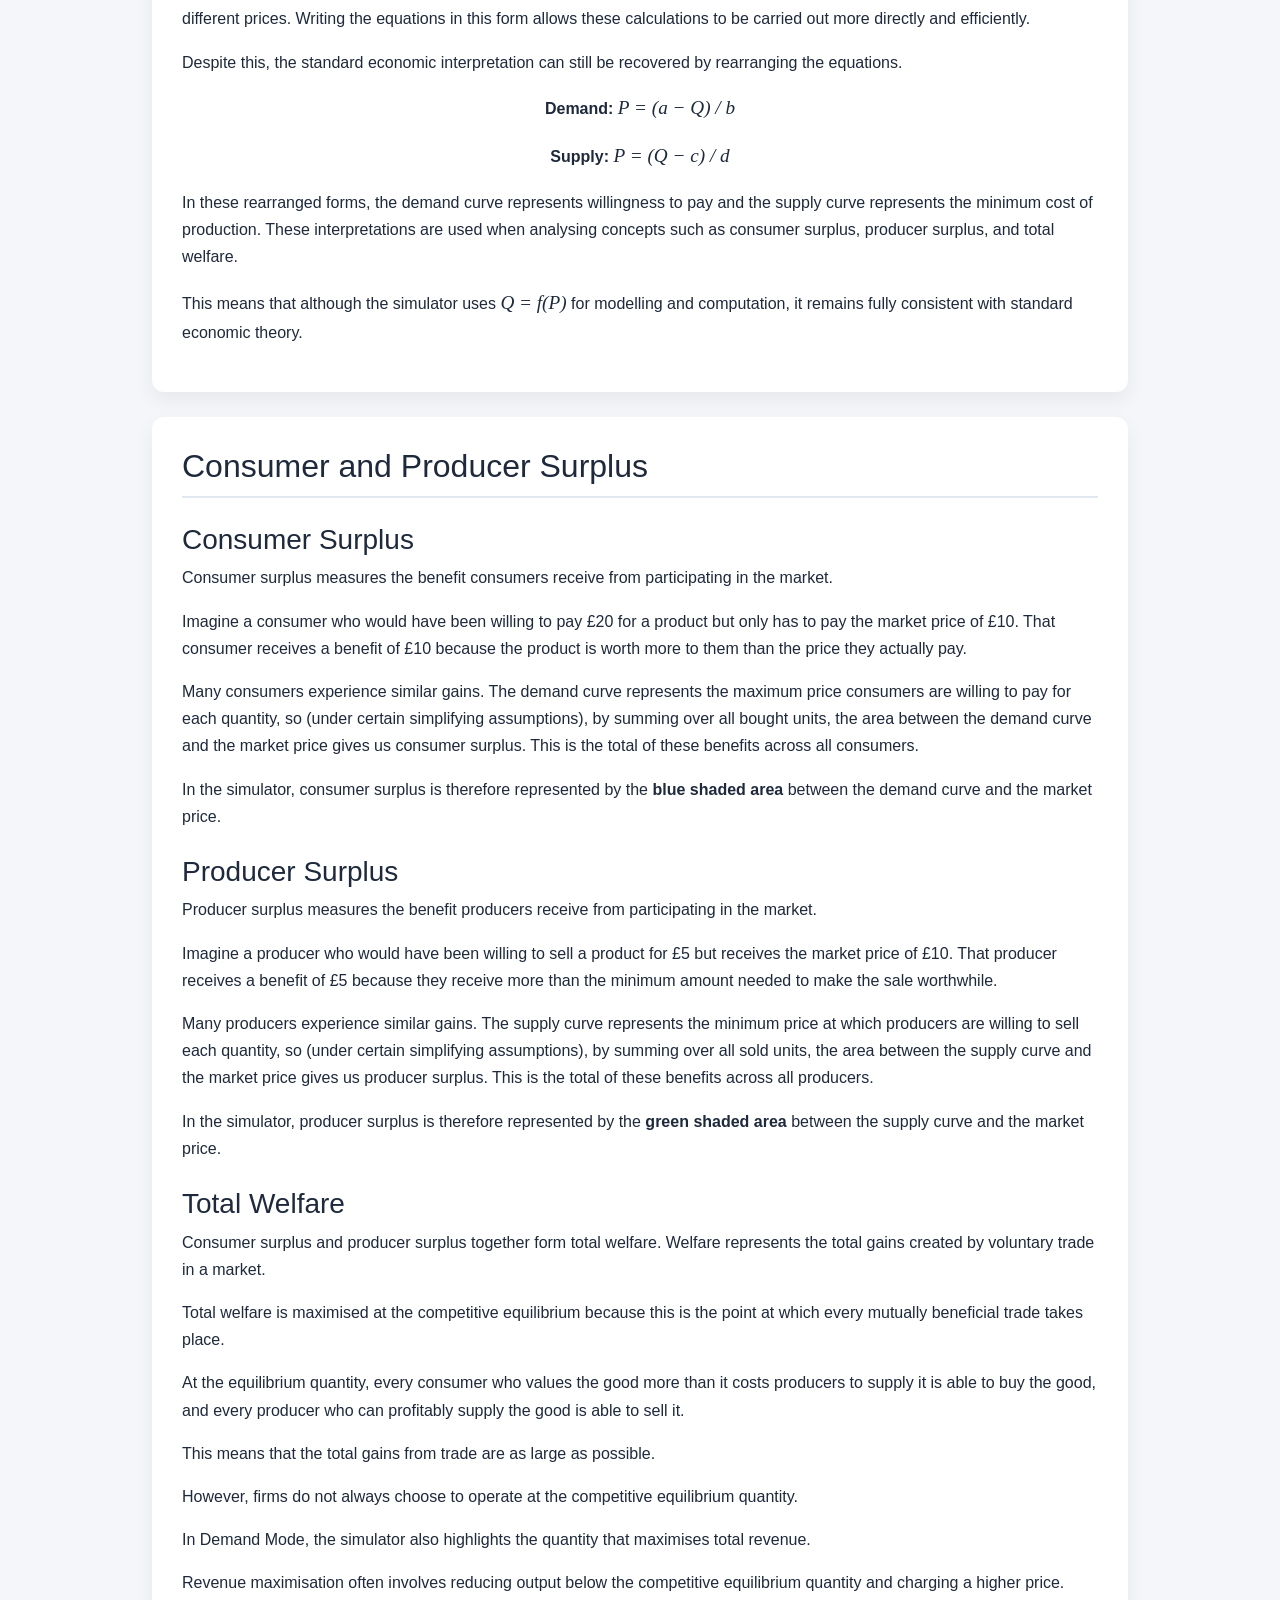
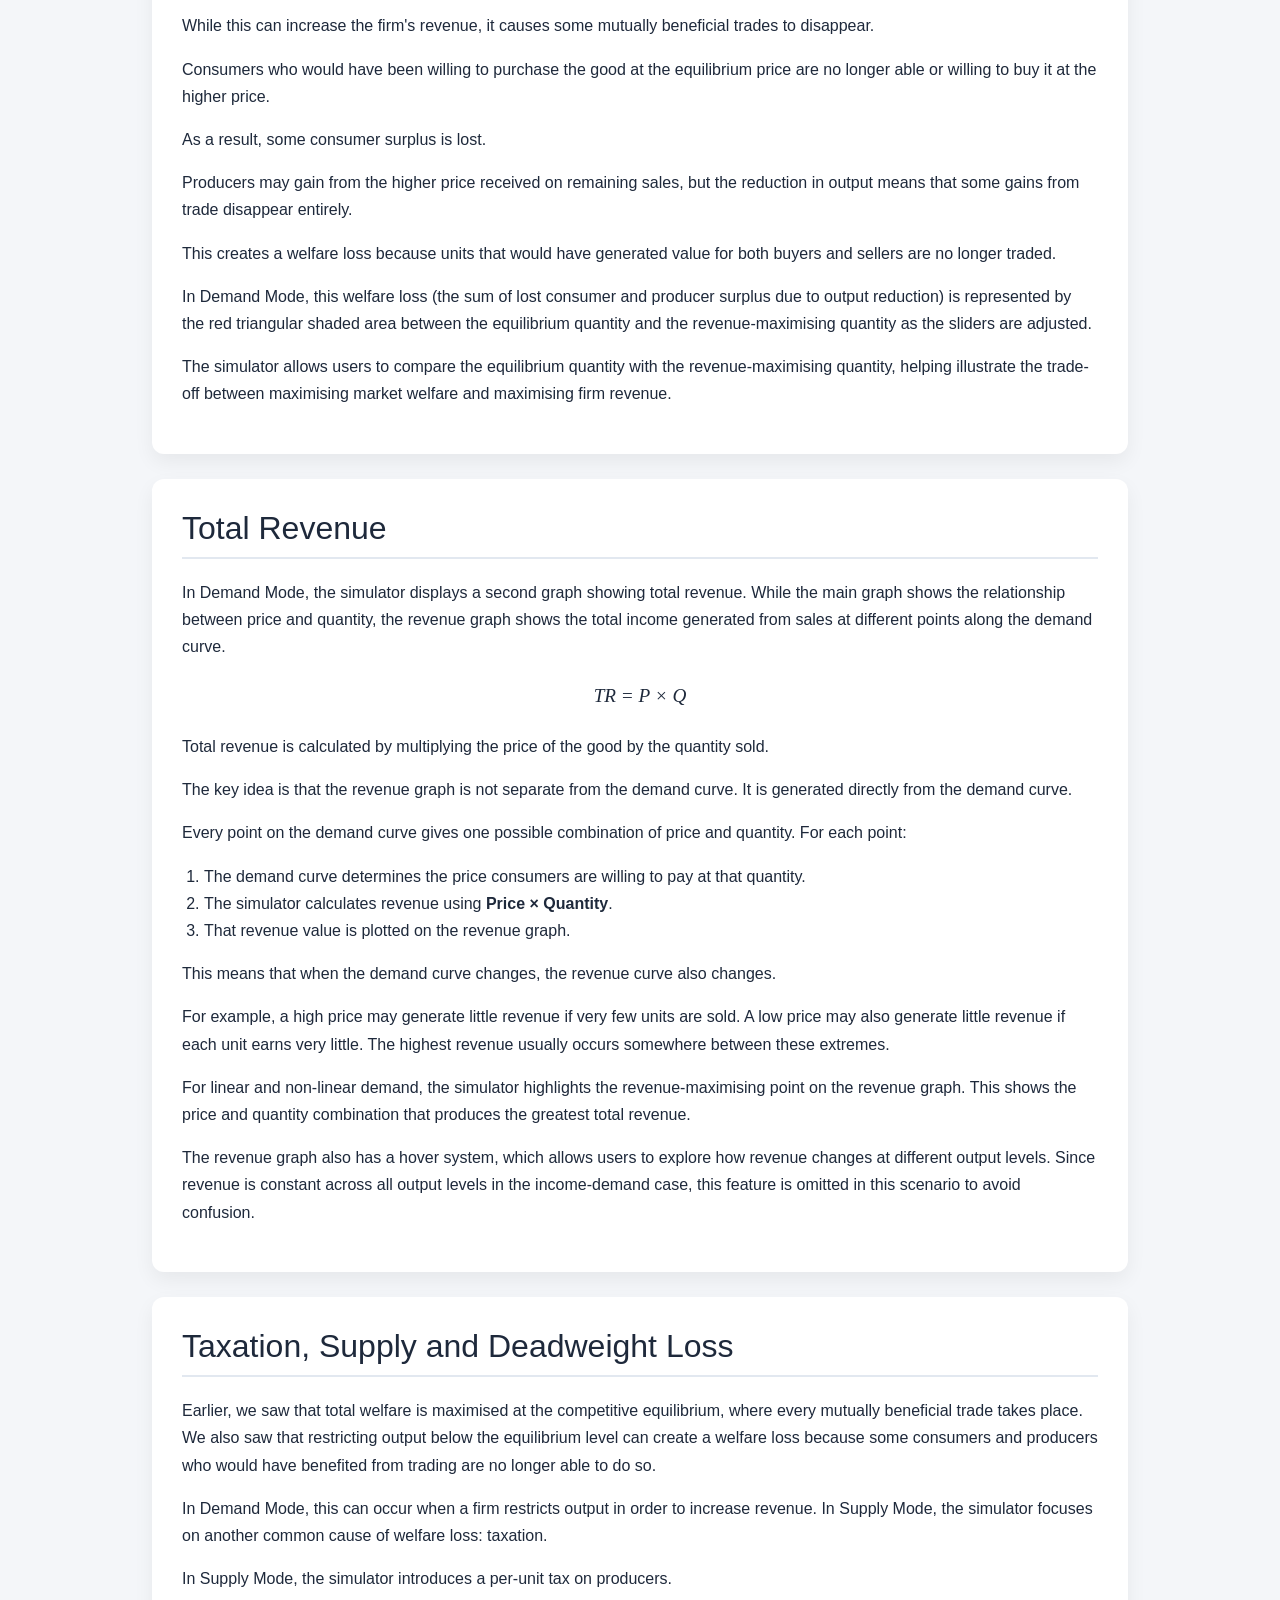
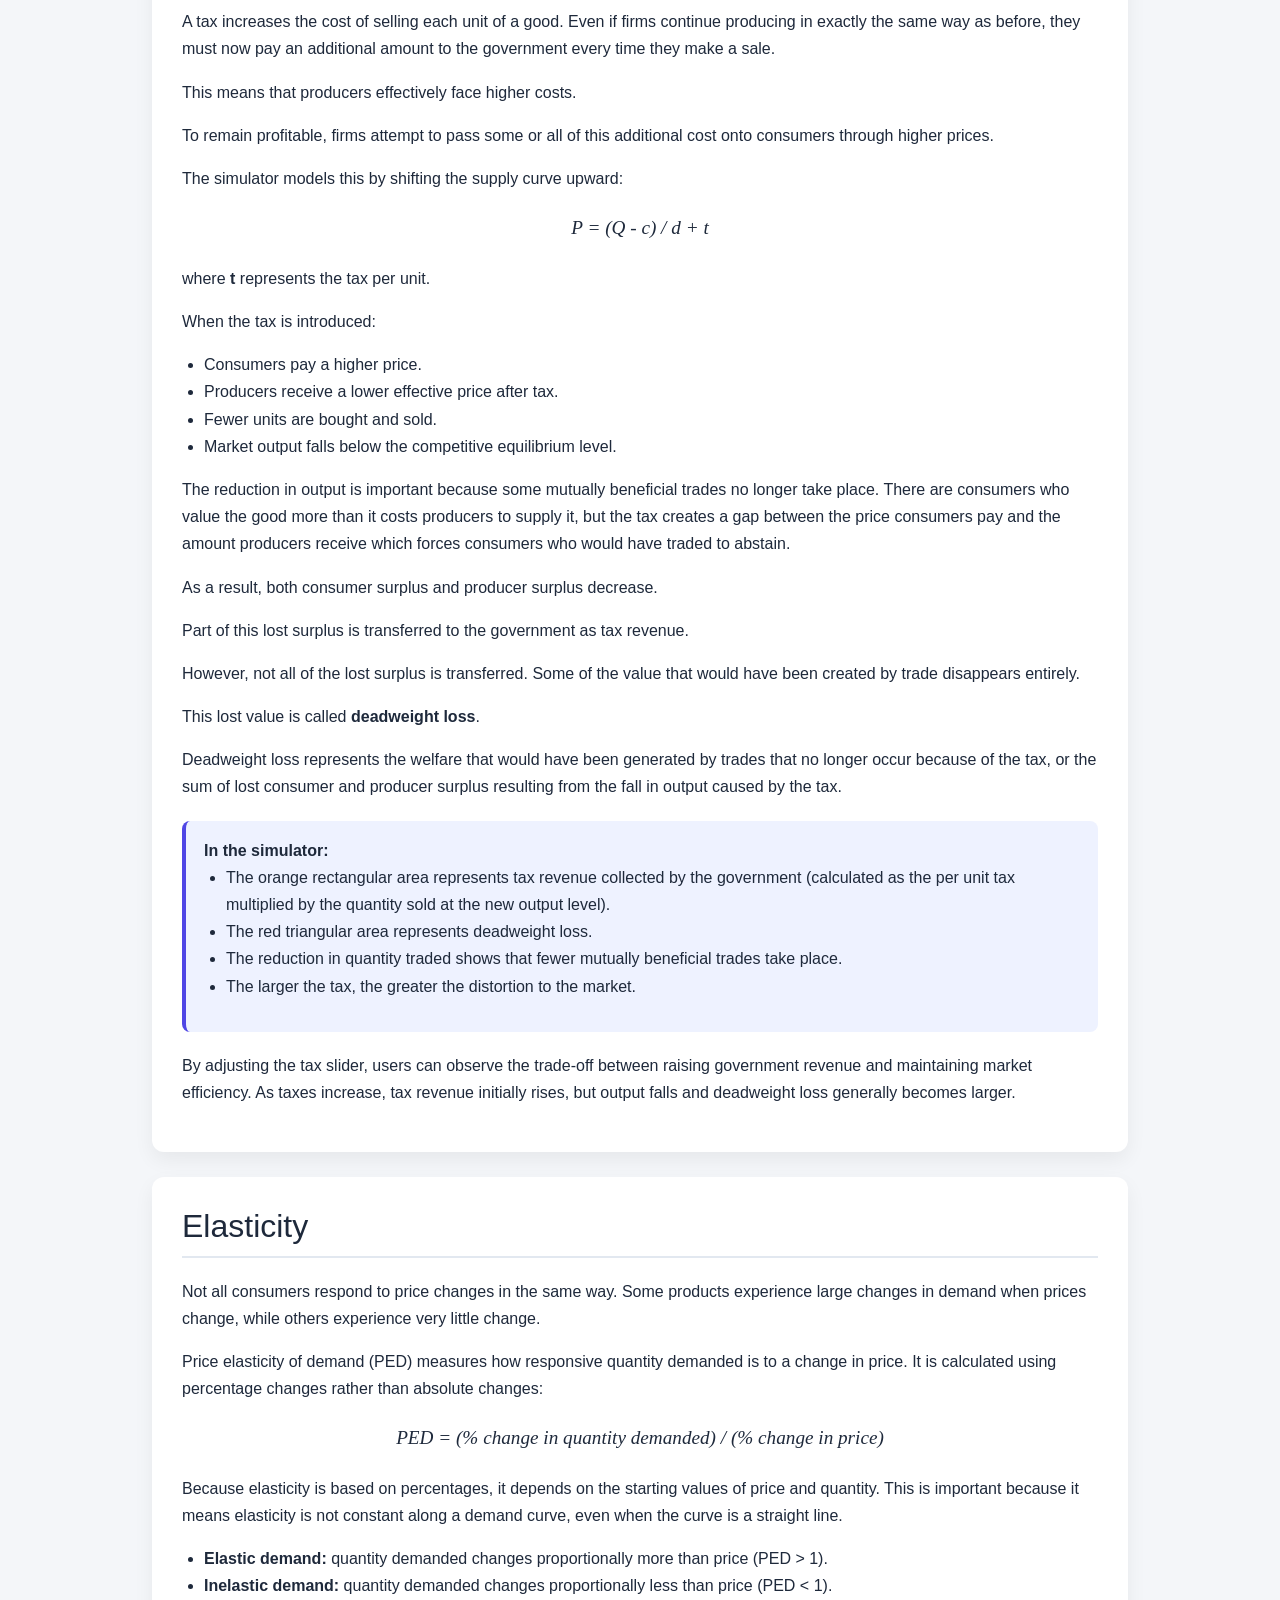
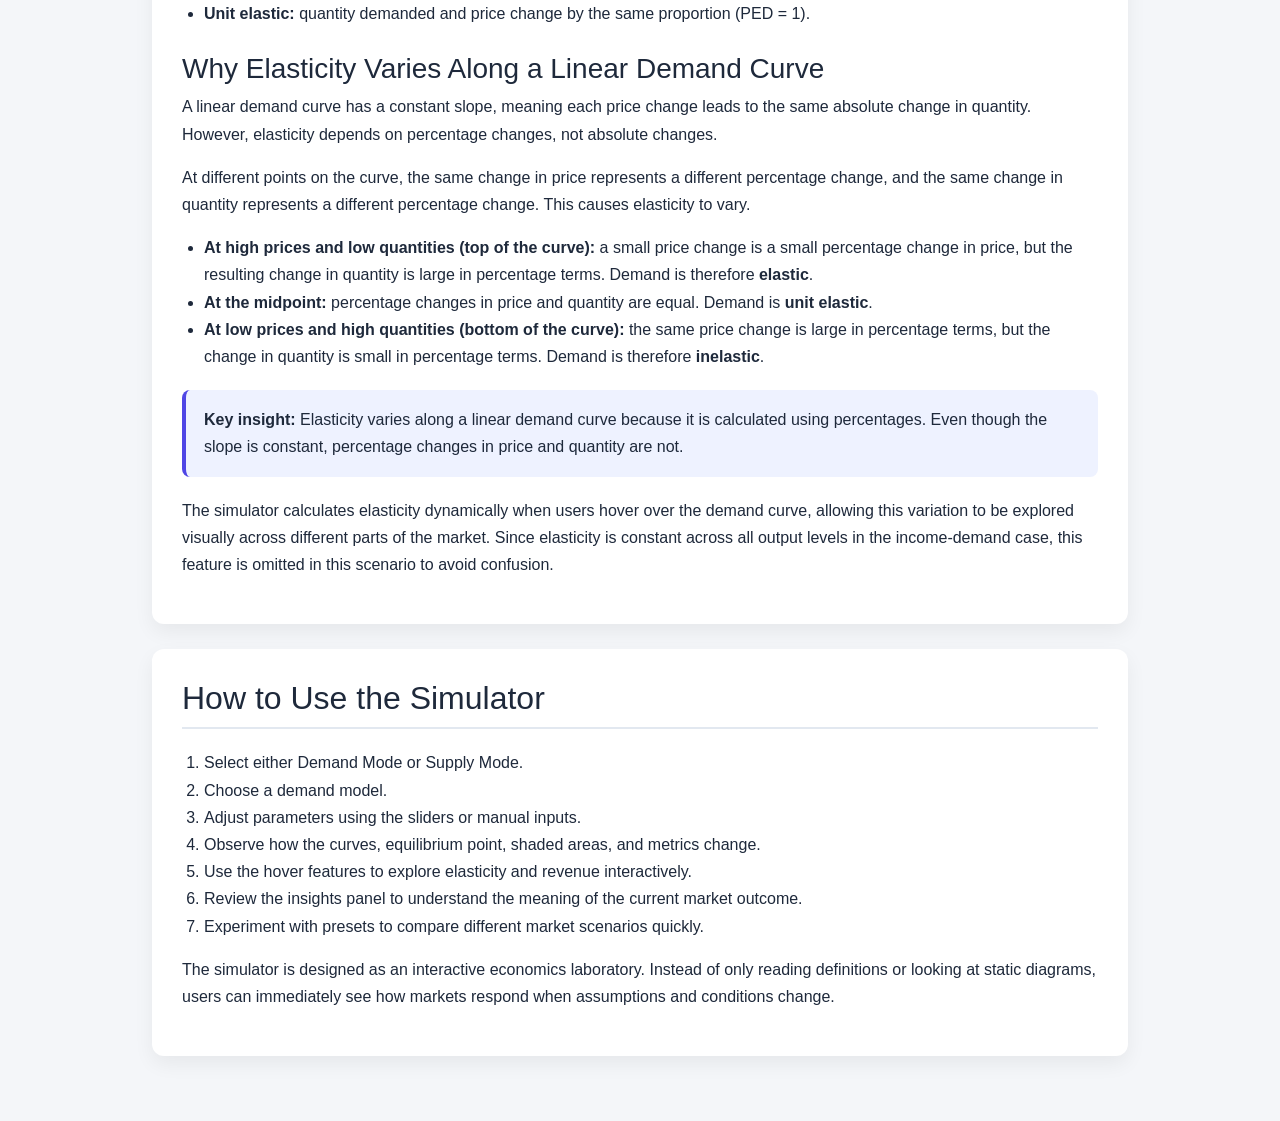
==== commit 417a7e0d: "Update Title in Theory Document to Reflect User Guide Content" ====
--- a/theory.html
+++ b/theory.html
@@ -88,7 +88,7 @@
 
     <div class="container">
 
-        <h1>Market Simulator Theory Guide</h1>
+        <h1>Market Simulator Theory and User Guide</h1>
 
         <a href="index.html" class="back-link">
             ← Return to Simulator
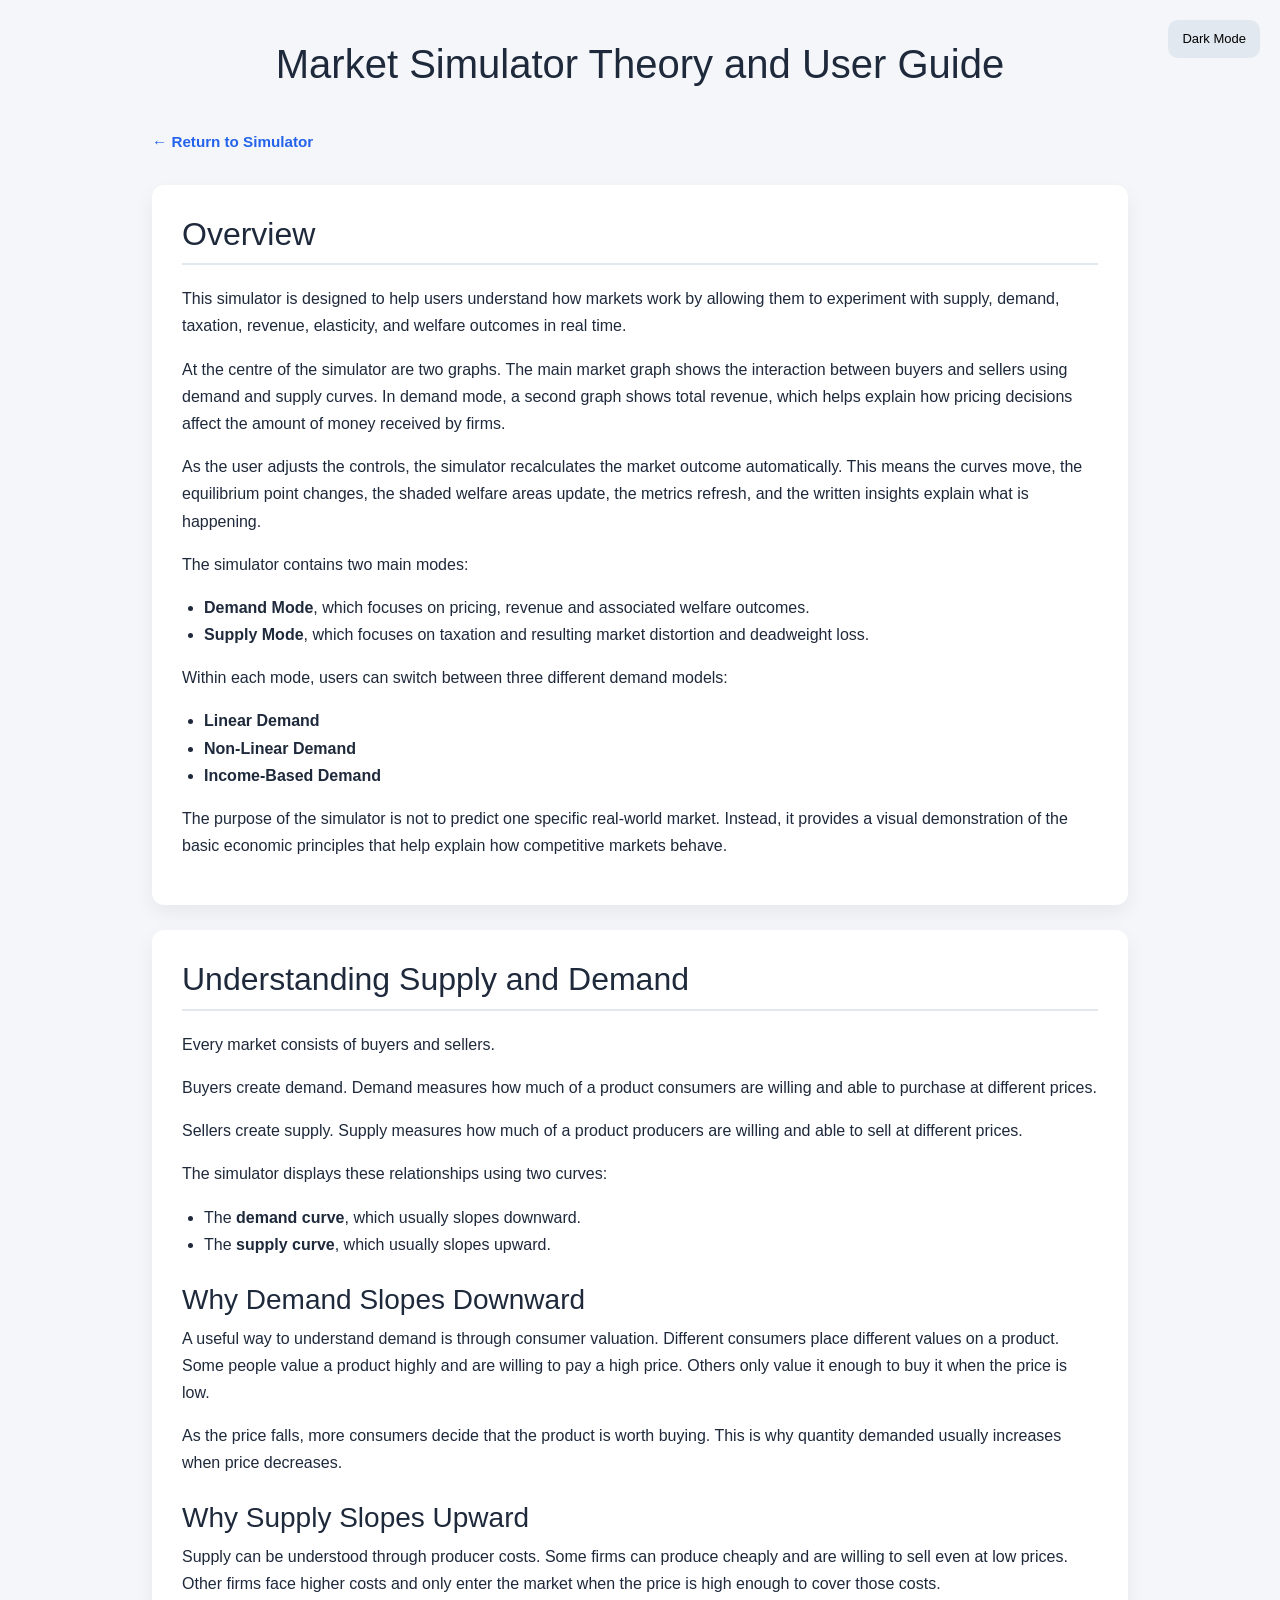
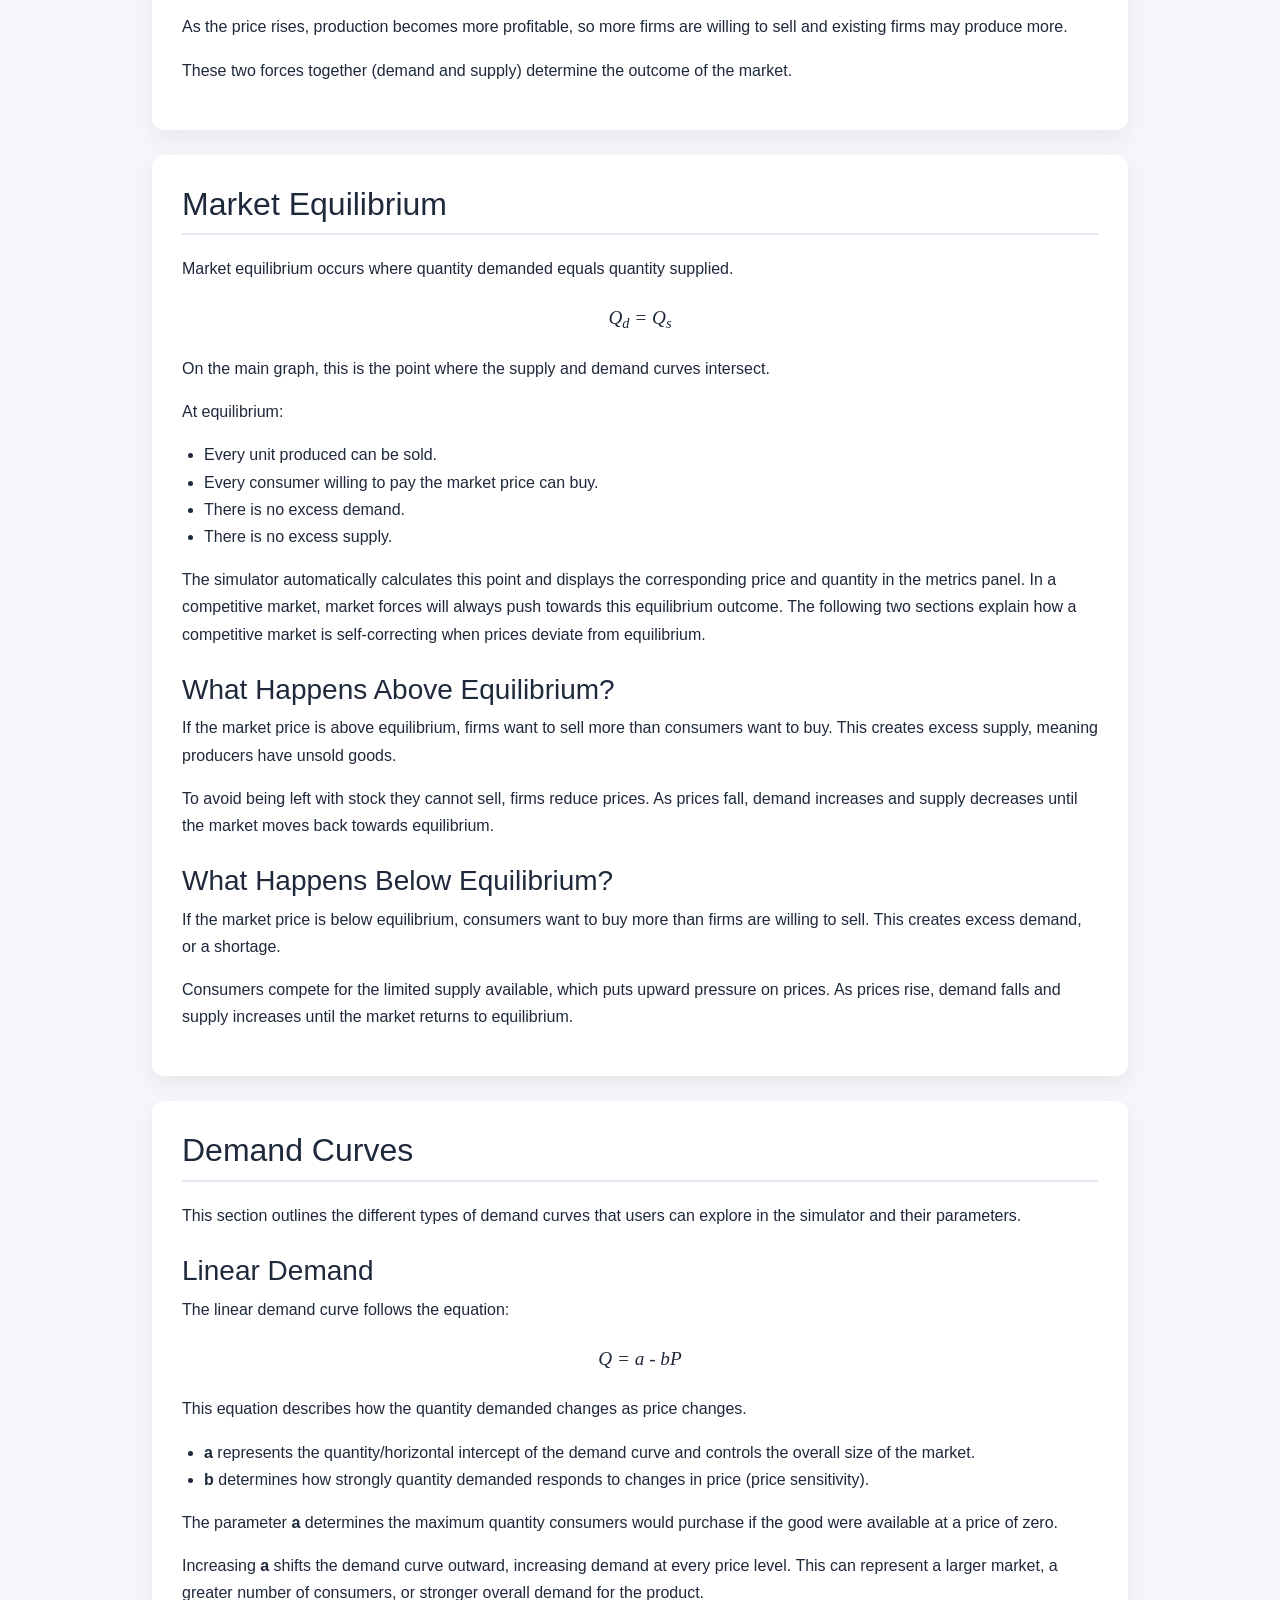
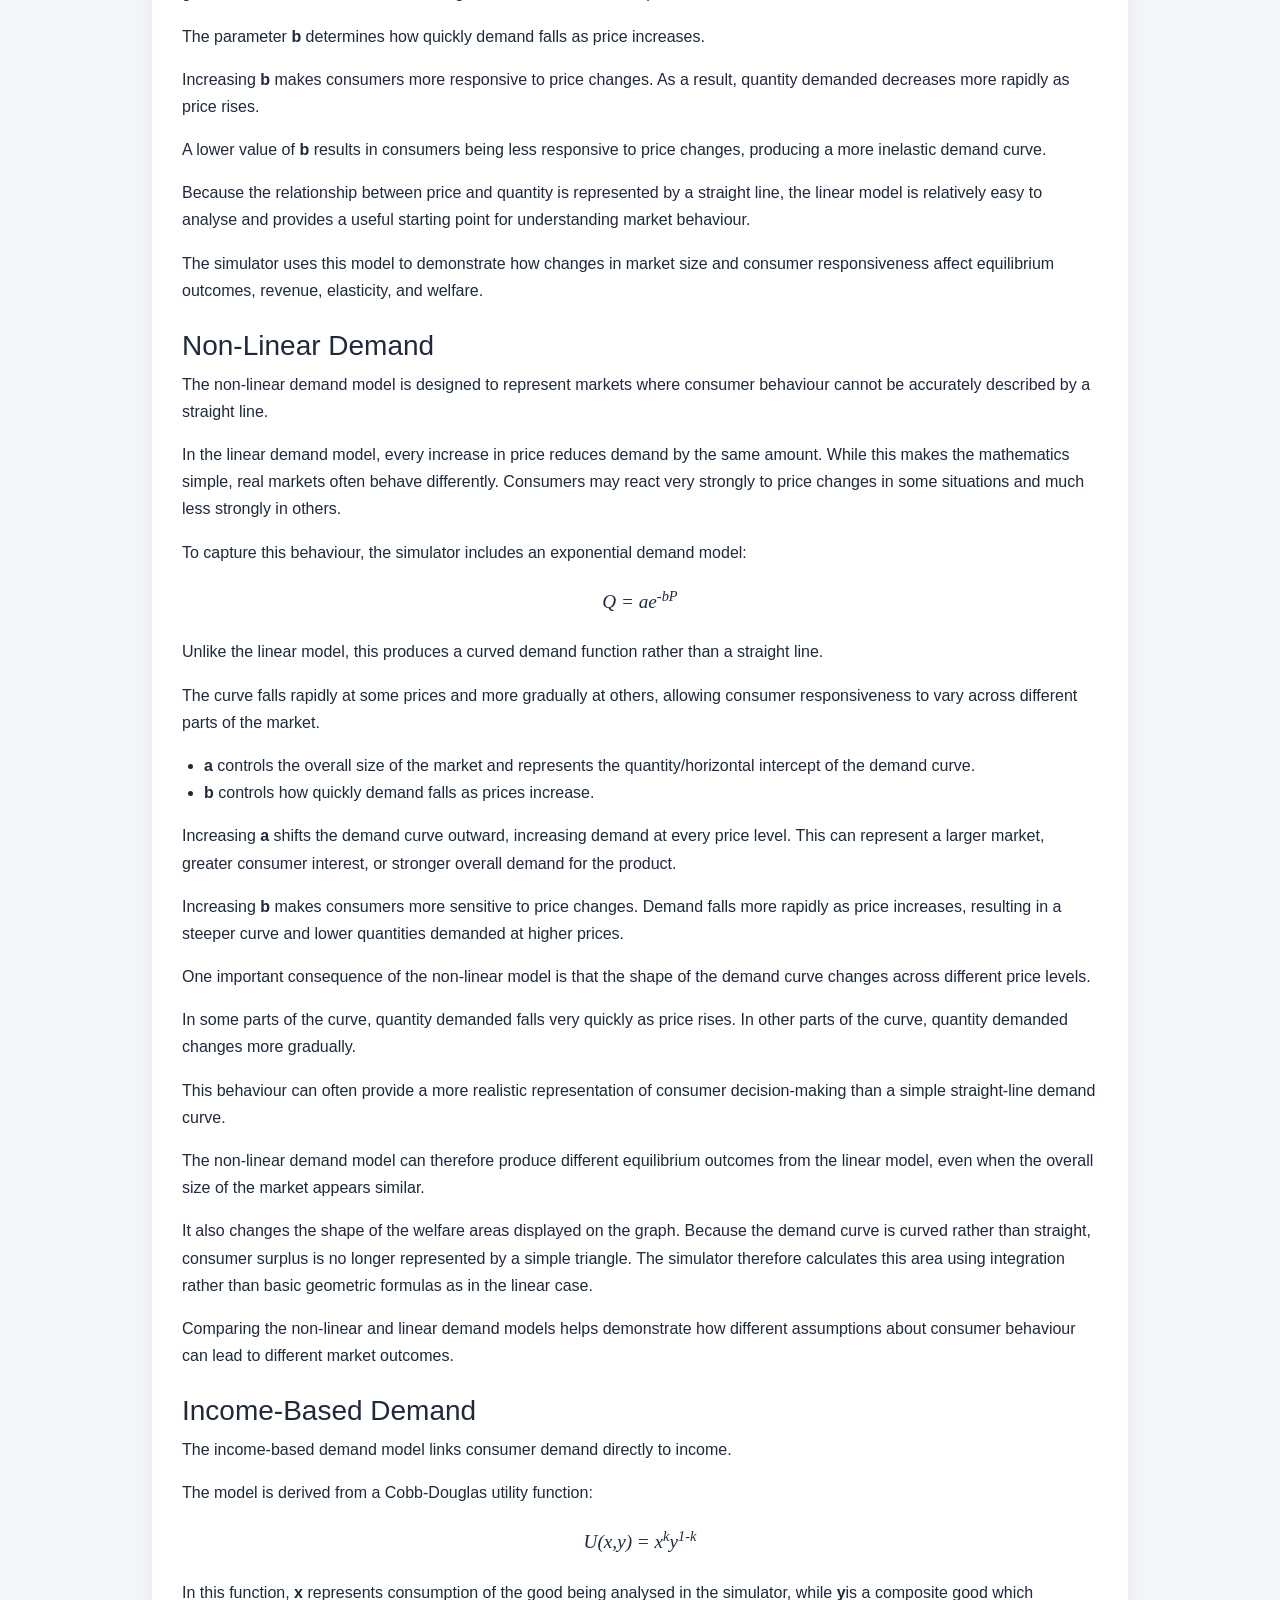
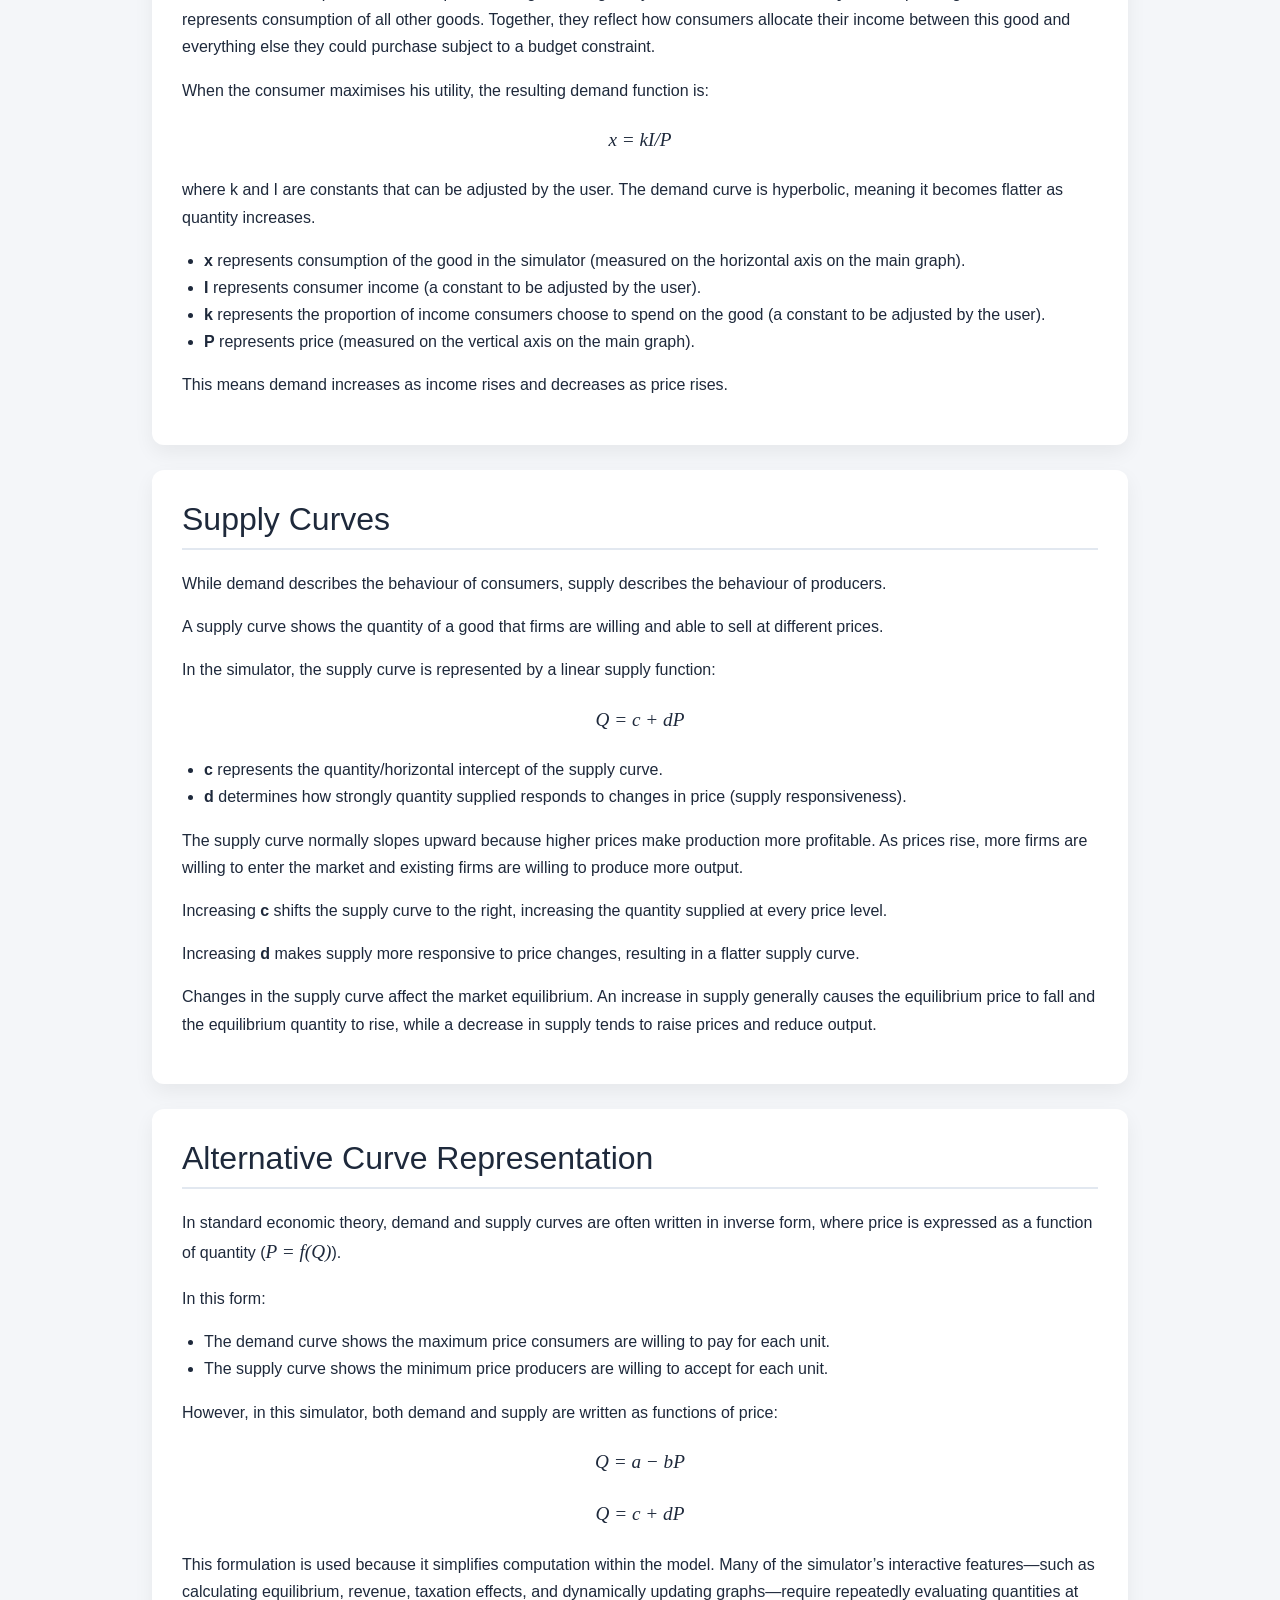
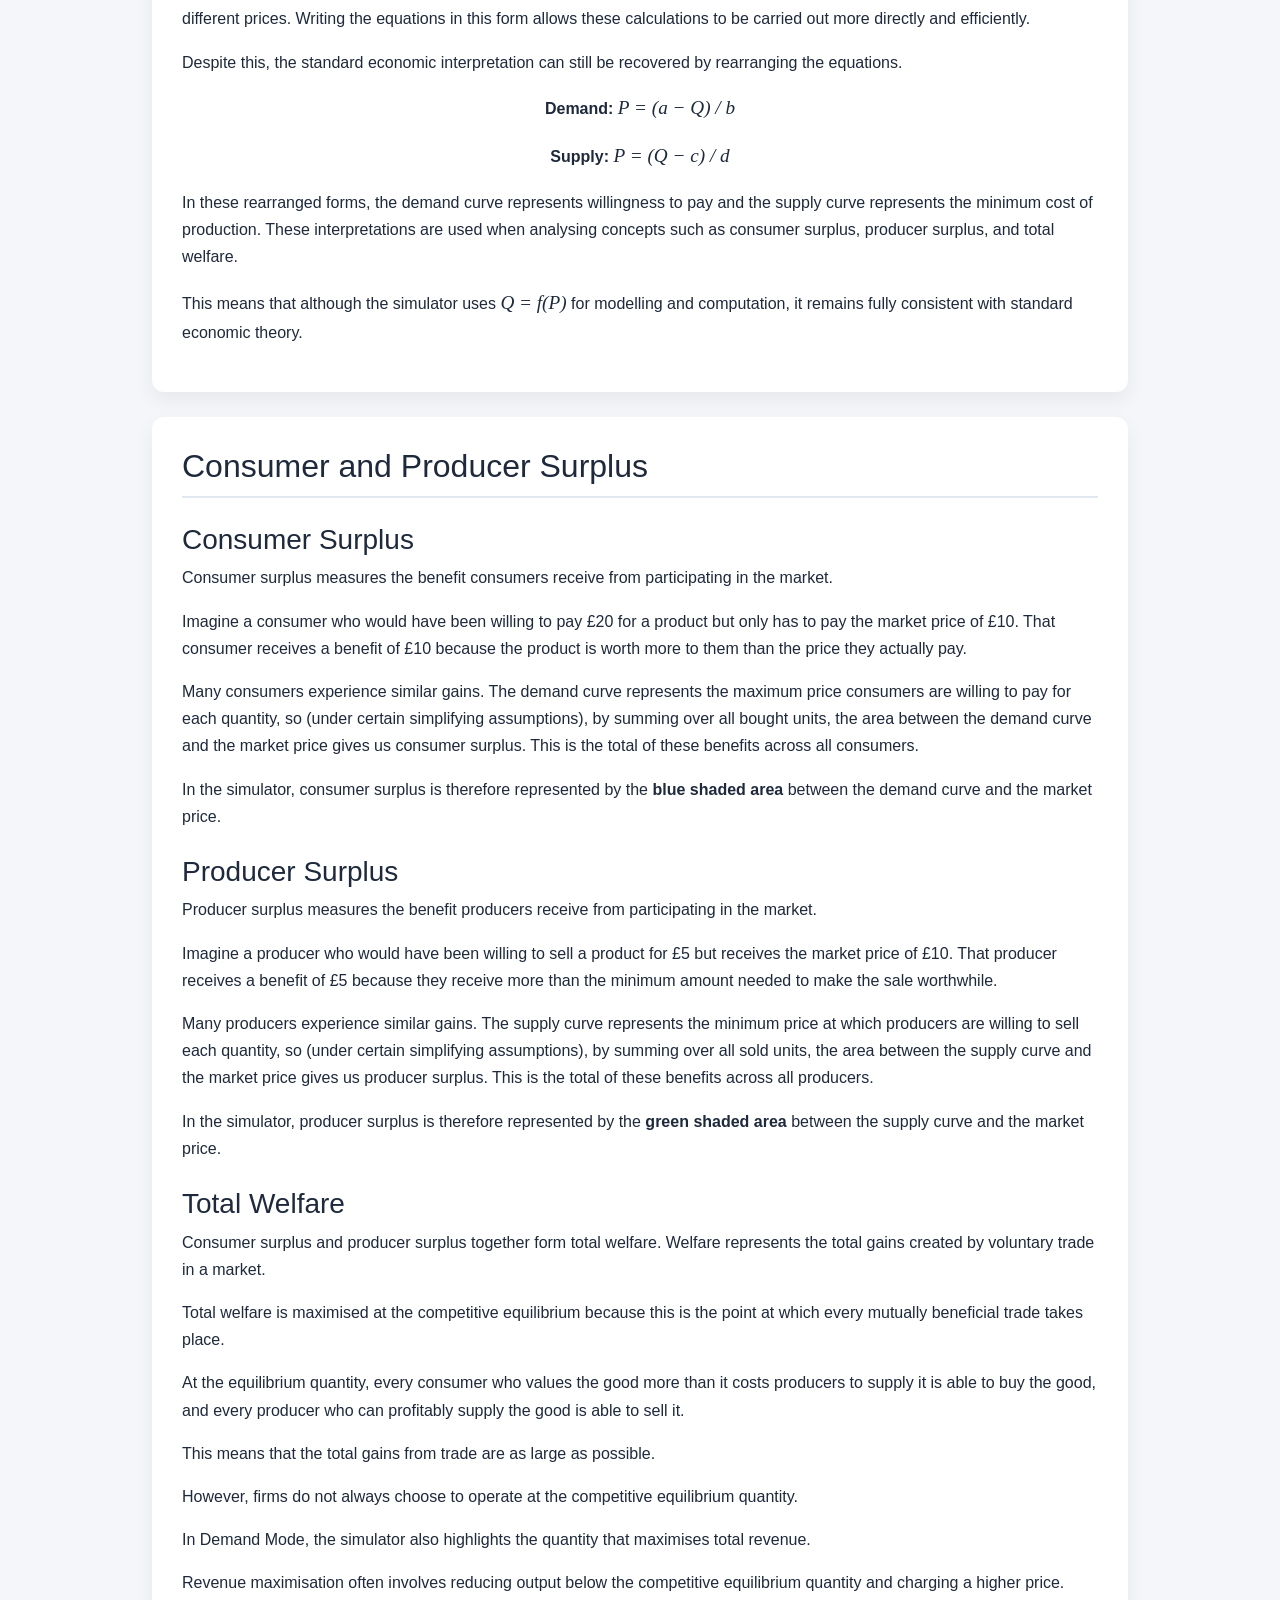
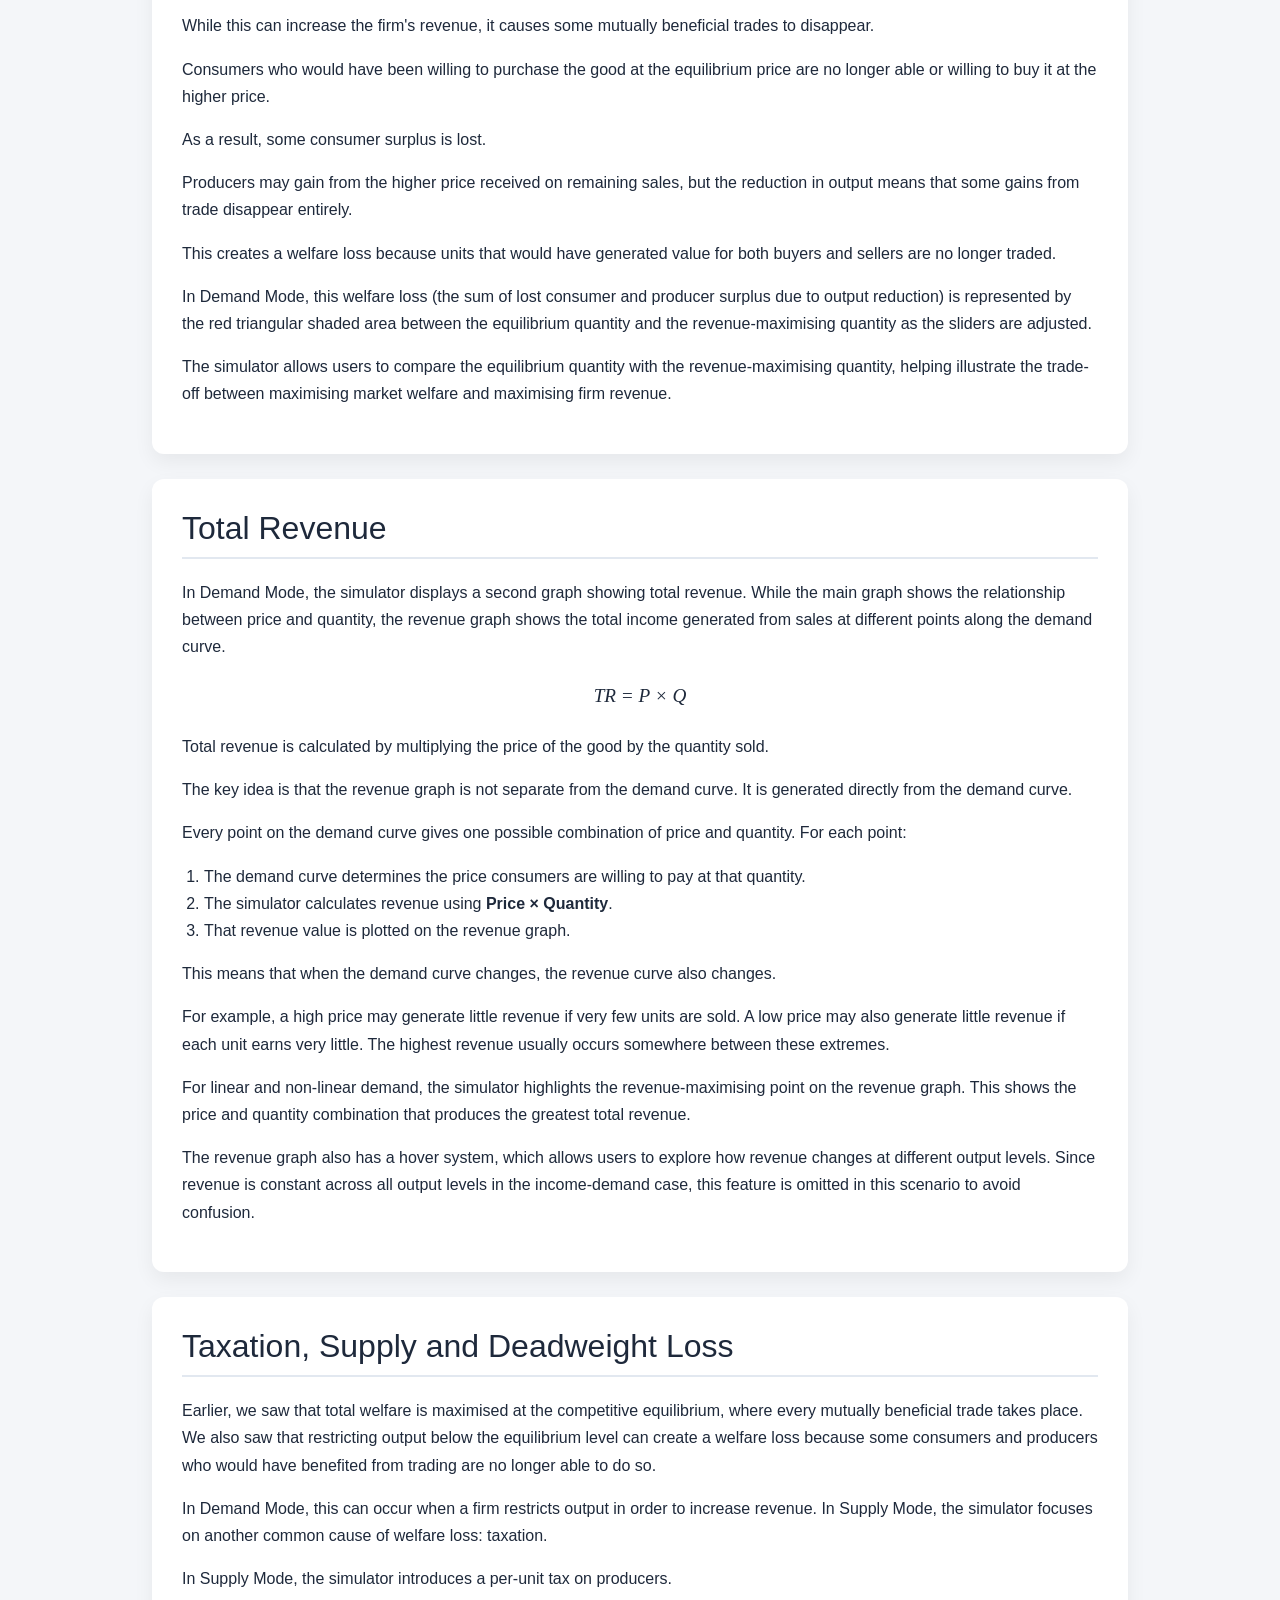
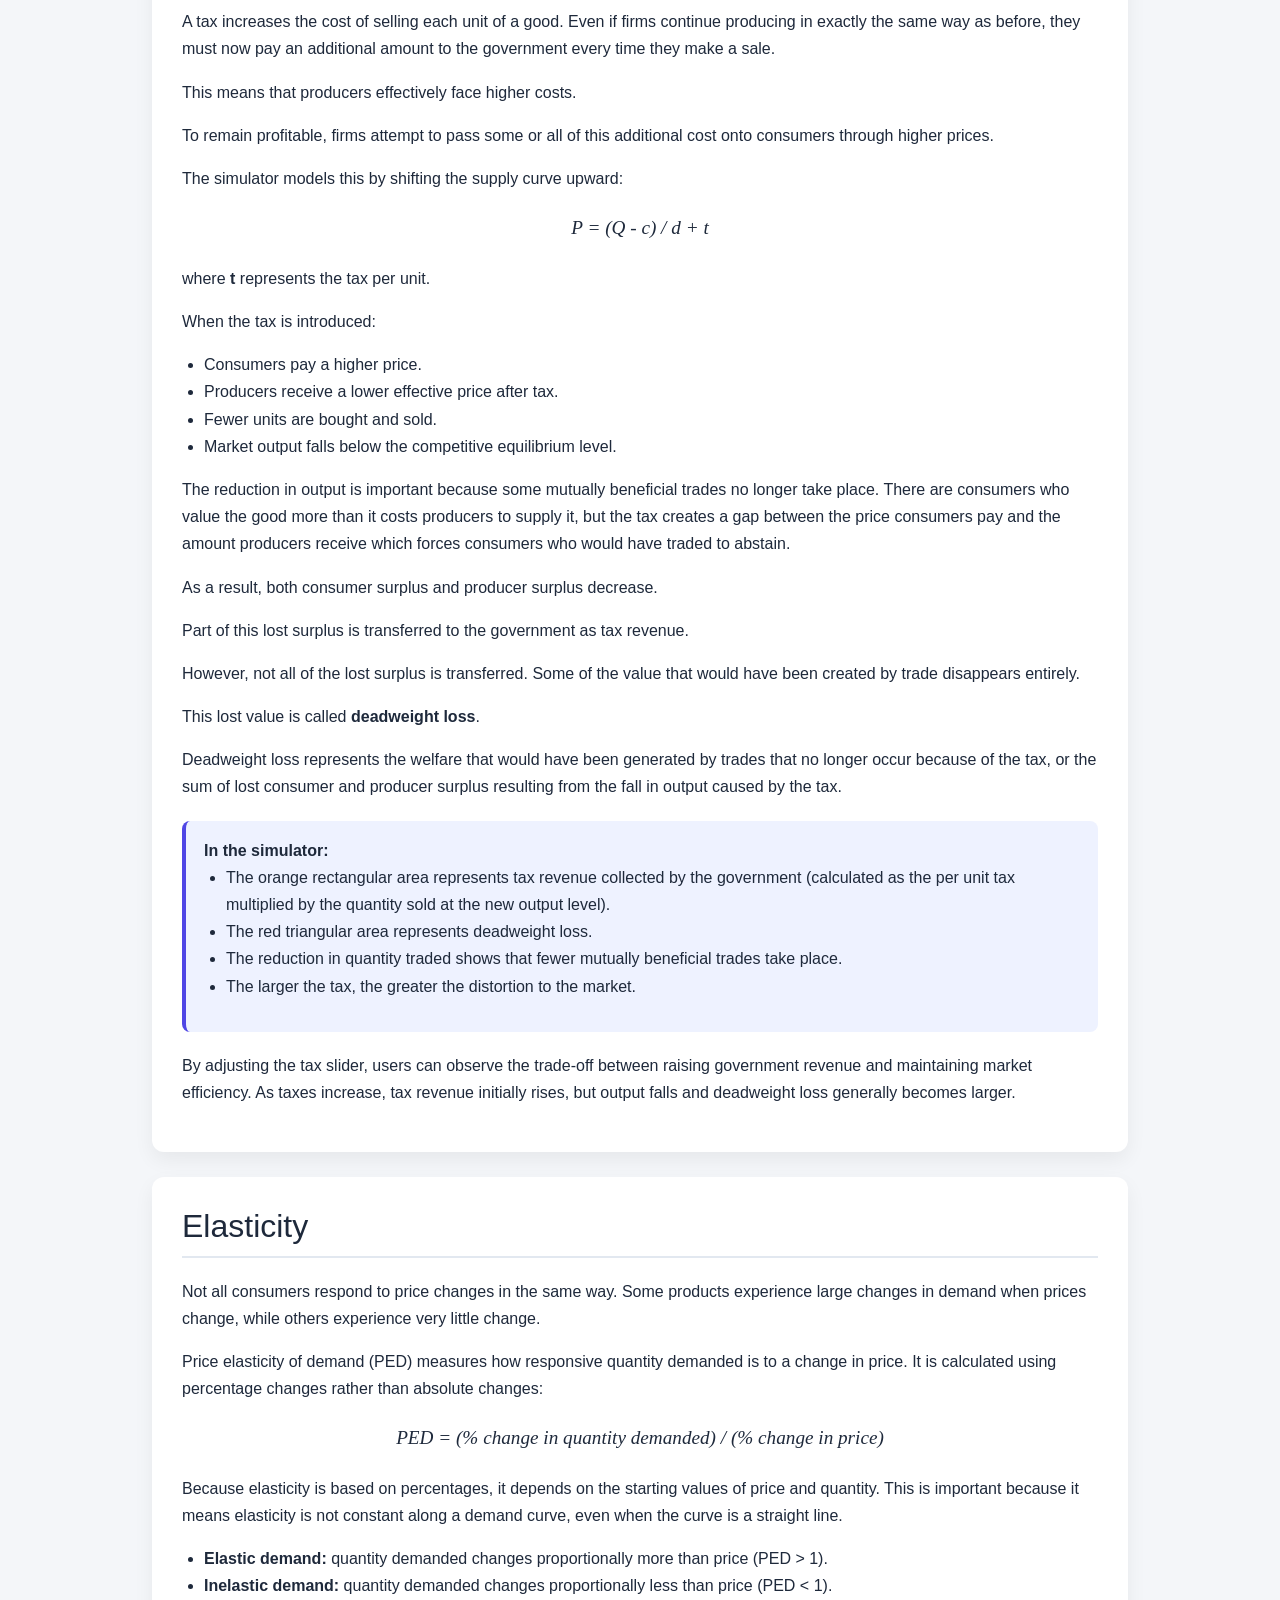
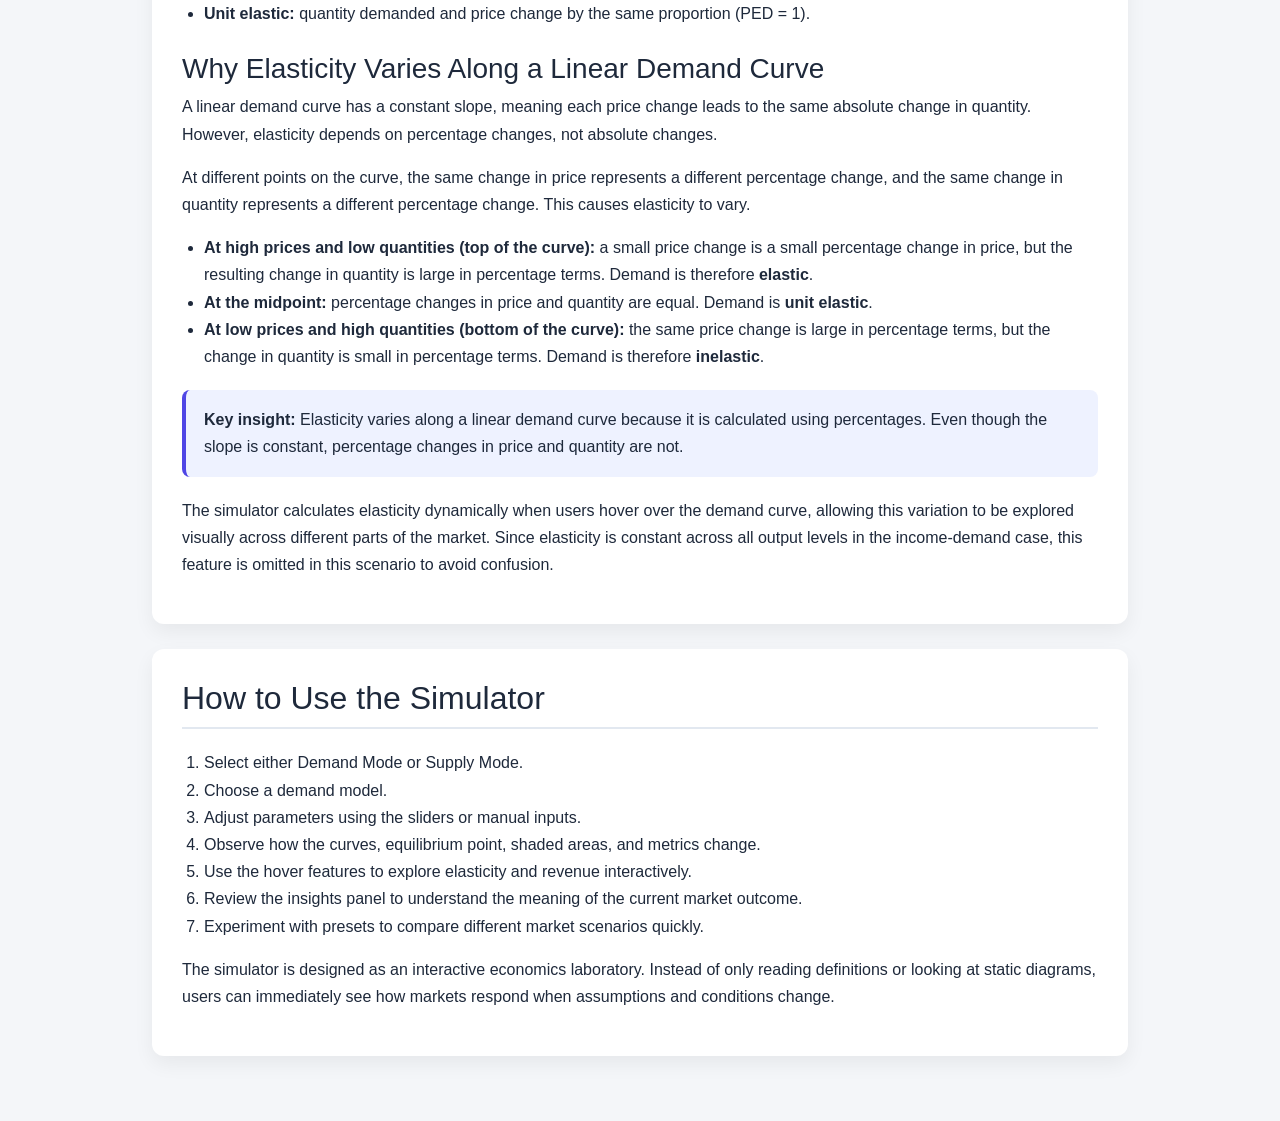
==== commit 3d05911d: "Implement Dark Mode on Theory Page" ====
--- a/theory.html
+++ b/theory.html
@@ -4,10 +4,11 @@
 <head>
     <meta charset="UTF-8">
     <meta name="viewport" content="width=device-width, initial-scale=1.0">
-    <title>Market Simulator Theory Guide</title>
+    <title>Market Simulator Theory and User Guide</title>
     <link rel="icon" type="image/png" href="assets/images/favicon/favicon.png">
     <link rel="apple-touch-icon" href="assets/images/favicon/favicon.png">
-    <link rel="stylesheet" href="https://cdn.jsdelivr.net/npm/bootstrap@5.3.3/dist/css/bootstrap.min.css" integrity="sha384-QLgW9nQqz9gP2L3f8QK6u+3/l8f/63+Cp2uDtNRF7V9Pp6f6+j3T3zQmd6QL0ubr" crossorigin="anonymous">
+    <link rel="stylesheet" href="https://cdn.jsdelivr.net/npm/bootstrap@5.3.3/dist/css/bootstrap.min.css"
+        integrity="sha384-QLgW9nQqz9gP2L3f8QK6u+3/l8f/63+Cp2uDtNRF7V9Pp6f6+j3T3zQmd6QL0ubr" crossorigin="anonymous">
 
     <style>
         body {
@@ -81,10 +82,80 @@
             border-radius: 8px;
             margin: 20px 0;
         }
+
+        .top-right-panel {
+            position: fixed;
+            top: 20px;
+            right: 20px;
+            z-index: 1000;
+        }
+
+         .dark-mode-toggle {
+            padding: 8px 14px;
+            border: none;
+            border-radius: 10px;
+            background: #e2e8f0;
+            cursor: pointer;
+            font-weight: 500;
+            font-size: 13px;
+            transition: all 0.2s ease;
+        }
+
+        .dark-mode-toggle:hover {
+            background: #cbd5e1;
+        }
+
+        body.dark-mode {
+            background: #020617;
+            color: #f8fafc;
+        }
+
+        body.dark-mode section {
+            background: #111827;
+            color: #f8fafc;
+            border: 1px solid #334155;
+        }
+
+        body.dark-mode h1,
+        body.dark-mode h2,
+        body.dark-mode h3,
+        body.dark-mode p,
+        body.dark-mode li,
+        body.dark-mode strong {
+            color: #f8fafc;
+        }
+
+        body.dark-mode h2 {
+            border-bottom-color: #64748b;
+        }
+
+        body.dark-mode .note-box {
+            background: #0f172a;
+            border-left-color: #60a5fa;
+        }
+
+        body.dark-mode .back-link {
+            color: #93c5fd;
+        }
+
+        body.dark-mode .dark-mode-toggle {
+            background: #1e293b;
+            color: #f8fafc;
+            border: 1px solid #475569;
+        }
+
+        body.dark-mode .dark-mode-toggle:hover {
+            background: #334155;
+        }
     </style>
 </head>
 
 <body>
+    <div class="top-right-panel">
+        <button id="darkModeToggle" class="dark-mode-toggle">
+            Dark Mode
+        </button>
+    </div>
 
     <div class="container">
 
@@ -438,7 +509,8 @@
             <p>
                 In this function, <strong>x</strong> represents consumption of the good being analysed in the simulator,
                 while
-                <strong>y</strong>is a composite good which represents consumption of all other goods. Together, they reflect how consumers
+                <strong>y</strong>is a composite good which represents consumption of all other goods. Together, they
+                reflect how consumers
                 allocate their
                 income between this good and everything else they could purchase subject to a budget constraint.
             </p>
@@ -756,7 +828,8 @@
 
             <p>
                 The revenue graph also has a hover system, which allows users to explore how revenue changes at
-                different output levels. Since revenue is constant across all output levels in the income-demand case, this feature is omitted in
+                different output levels. Since revenue is constant across all output levels in the income-demand case,
+                this feature is omitted in
                 this scenario to avoid confusion.
             </p>
         </section>
@@ -939,7 +1012,8 @@
 
             <p>
                 The simulator calculates elasticity dynamically when users hover over the demand curve, allowing this
-                variation to be explored visually across different parts of the market. Since elasticity is constant across all output levels in
+                variation to be explored visually across different parts of the market. Since elasticity is constant
+                across all output levels in
                 the income-demand case, this feature is omitted in this scenario to avoid confusion.
             </p>
         </section>
@@ -966,6 +1040,33 @@
         </section>
 
     </div>
+    <script>
+        const darkModeToggle = document.getElementById("darkModeToggle");
+
+        function applyThemeFromSession() {
+            const savedTheme = sessionStorage.getItem("theme");
+
+            if (savedTheme === "dark") {
+                document.body.classList.add("dark-mode");
+                darkModeToggle.textContent = "Light Mode";
+            } else {
+                document.body.classList.remove("dark-mode");
+                darkModeToggle.textContent = "Dark Mode";
+            }
+        }
+
+        applyThemeFromSession();
+
+        darkModeToggle.addEventListener("click", () => {
+            document.body.classList.toggle("dark-mode");
+
+            const isDark = document.body.classList.contains("dark-mode");
+
+            sessionStorage.setItem("theme", isDark ? "dark" : "light");
+
+            darkModeToggle.textContent = isDark ? "Light Mode" : "Dark Mode";
+        });
+    </script>
 
 </body>
 
